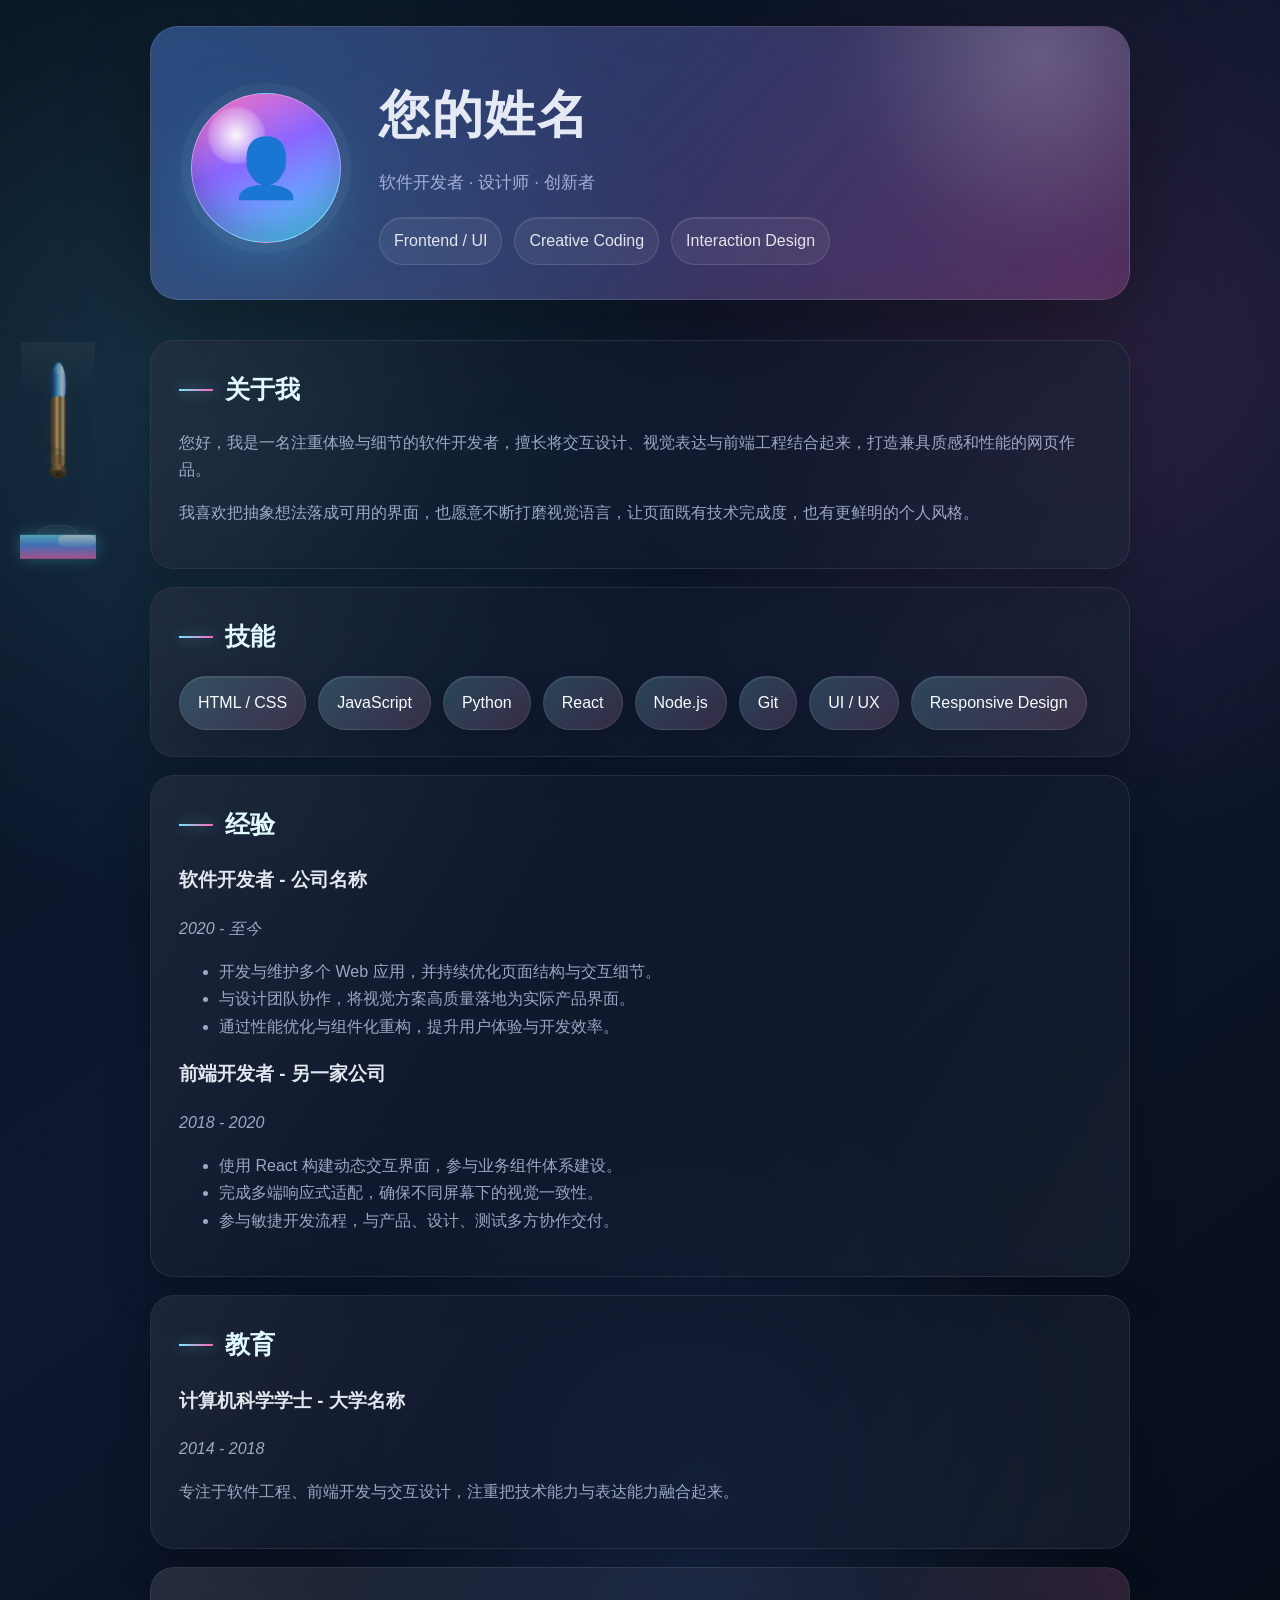
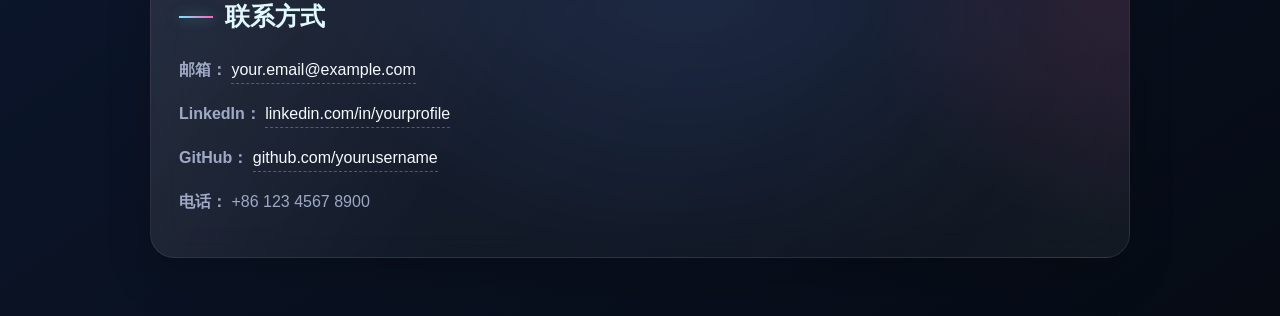
==== 网页设计/个人介绍/index.html @ a62a8115 "优化进度条和子弹样式：进度条变极细、子弹移至左边、改为弹头朝下、分离子弹和进度条" ====
<!DOCTYPE html>
<html lang="zh-CN">
<head>
    <meta charset="UTF-8" />
    <meta name="viewport" content="width=device-width, initial-scale=1.0" />
    <title>个人自我介绍</title>
    <style>
        :root {
            --bg-1: #07111f;
            --bg-2: #0d1830;
            --panel: rgba(18, 27, 45, 0.56);
            --line: rgba(255, 255, 255, 0.1);
            --text: rgba(245, 248, 255, 0.92);
            --muted: rgba(208, 220, 255, 0.72);
            --cyan: #69e8ff;
            --blue: #5e8dff;
            --pink: #ff5db6;
            --gold: #d3a14b;
            --gold-2: #7b5220;
            --shadow: 0 30px 80px rgba(0, 0, 0, 0.35);
        }

        * {
            box-sizing: border-box;
        }

        html {
            scroll-behavior: smooth;
        }

        body {
            font-family: "Segoe UI", "PingFang SC", "Microsoft YaHei", sans-serif;
            line-height: 1.7;
            margin: 0;
            color: var(--text);
            background:
                radial-gradient(circle at 15% 20%, rgba(105, 232, 255, 0.14), transparent 28%),
                radial-gradient(circle at 85% 18%, rgba(255, 93, 182, 0.12), transparent 26%),
                radial-gradient(circle at 55% 78%, rgba(94, 141, 255, 0.16), transparent 24%),
                linear-gradient(145deg, var(--bg-1) 0%, var(--bg-2) 45%, #060b14 100%);
            overflow-x: hidden;
        }

        body::before {
            content: "";
            position: fixed;
            inset: 0;
            pointer-events: none;
            background:
                linear-gradient(rgba(255,255,255,0.018) 1px, transparent 1px),
                linear-gradient(90deg, rgba(255,255,255,0.018) 1px, transparent 1px);
            background-size: 34px 34px;
            mask-image: radial-gradient(circle at center, black 48%, transparent 100%);
            opacity: 0.5;
            z-index: 0;
        }

        .page-shell {
            position: relative;
            z-index: 1;
            padding: 26px 22px 40px;
        }

        .hero,
        .container {
            max-width: 980px;
            margin: 0 auto;
        }

        .hero {
            position: relative;
            overflow: hidden;
            padding: 44px 40px 34px;
            border-radius: 28px;
            border: 1px solid rgba(255,255,255,0.12);
            background:
                linear-gradient(135deg, rgba(88, 146, 255, 0.34), rgba(255, 93, 182, 0.18)),
                rgba(255, 255, 255, 0.04);
            backdrop-filter: blur(18px) saturate(150%);
            -webkit-backdrop-filter: blur(18px) saturate(150%);
            box-shadow: var(--shadow);
        }

        .hero::before {
            content: "";
            position: absolute;
            width: 420px;
            height: 420px;
            top: -180px;
            right: -120px;
            border-radius: 50%;
            background: radial-gradient(circle, rgba(255,255,255,0.2), rgba(255,255,255,0.02) 58%, transparent 72%);
            animation: haloSpin 22s linear infinite;
        }

        .hero-grid {
            display: grid;
            grid-template-columns: 160px 1fr;
            gap: 28px;
            align-items: center;
            position: relative;
            z-index: 1;
        }

        .profile-pic {
            width: 150px;
            height: 150px;
            border-radius: 50%;
            display: grid;
            place-items: center;
            font-size: 58px;
            color: white;
            background:
                radial-gradient(circle at 30% 28%, rgba(255,255,255,0.95), rgba(255,255,255,0.22) 18%, transparent 20%),
                linear-gradient(155deg, #fe74c1 0%, #8b66ff 42%, #49dfff 100%);
            border: 1px solid rgba(255,255,255,0.28);
            box-shadow:
                0 20px 50px rgba(73, 223, 255, 0.18),
                0 0 0 10px rgba(255,255,255,0.045),
                inset 0 -18px 28px rgba(0,0,0,0.18);
            transform: translateZ(0);
        }

        h1 {
            margin: 0 0 10px;
            font-size: clamp(2.2rem, 4vw, 3.4rem);
            letter-spacing: 0.03em;
        }

        .subtitle {
            margin: 0;
            color: var(--muted);
            font-size: 1.08rem;
        }

        .hero-meta {
            display: flex;
            gap: 12px;
            flex-wrap: wrap;
            margin-top: 20px;
        }

        .meta-pill {
            padding: 9px 14px;
            border-radius: 999px;
            border: 1px solid rgba(255,255,255,0.12);
            background: rgba(255,255,255,0.06);
            color: rgba(255,255,255,0.86);
            box-shadow: inset 0 1px 0 rgba(255,255,255,0.08);
        }

        .container {
            margin-top: 22px;
            padding: 18px 0 0;
        }

        section {
            position: relative;
            margin: 0 0 18px;
            padding: 28px 28px 26px;
            border-radius: 24px;
            background: var(--panel);
            border: 1px solid var(--line);
            backdrop-filter: blur(16px);
            -webkit-backdrop-filter: blur(16px);
            box-shadow: 0 18px 46px rgba(0,0,0,0.2);
            opacity: 0;
            transform: translateY(30px);
            transition: opacity 0.7s ease, transform 0.7s ease, border-color 0.3s ease, box-shadow 0.3s ease;
            transform-style: preserve-3d;
            overflow: hidden;
        }

        section::before {
            content: "";
            position: absolute;
            inset: 0;
            background: linear-gradient(120deg, rgba(255,255,255,0.06), transparent 36%, transparent 64%, rgba(255,255,255,0.03));
            pointer-events: none;
        }

        section.visible {
            opacity: 1;
            transform: translateY(0);
        }

        section:hover {
            border-color: rgba(105, 232, 255, 0.22);
            box-shadow: 0 20px 52px rgba(0,0,0,0.28), 0 0 0 1px rgba(105, 232, 255, 0.08) inset;
        }

        h2 {
            margin: 0 0 18px;
            font-size: 1.55rem;
            color: #dff9ff;
            display: flex;
            align-items: center;
            gap: 12px;
        }

        h2::before {
            content: "";
            width: 34px;
            height: 2px;
            background: linear-gradient(90deg, var(--cyan), var(--pink));
            box-shadow: 0 0 14px rgba(105, 232, 255, 0.55);
        }

        p, li {
            color: var(--muted);
        }

        .skills {
            display: flex;
            flex-wrap: wrap;
            gap: 12px;
        }

        .skill {
            position: relative;
            padding: 12px 18px;
            border-radius: 999px;
            border: 1px solid rgba(255,255,255,0.1);
            background:
                linear-gradient(135deg, rgba(105, 232, 255, 0.16), rgba(255, 93, 182, 0.12)),
                rgba(255,255,255,0.05);
            color: #f7fbff;
            box-shadow: inset 0 1px 0 rgba(255,255,255,0.08), 0 10px 20px rgba(0,0,0,0.12);
            transition: transform 0.28s ease, box-shadow 0.28s ease, border-color 0.28s ease;
            overflow: hidden;
            cursor: default;
        }

        .skill::before {
            content: "";
            position: absolute;
            inset: 0;
            transform: translateX(-115%);
            background: linear-gradient(90deg, transparent, rgba(255,255,255,0.22), transparent);
            transition: transform 0.55s ease;
        }

        .skill:hover {
            transform: translateY(-4px) scale(1.02);
            border-color: rgba(105, 232, 255, 0.28);
            box-shadow: 0 16px 30px rgba(0,0,0,0.18), 0 0 22px rgba(105, 232, 255, 0.08);
        }

        .skill:hover::before {
            transform: translateX(115%);
        }

        .contact {
            background:
                radial-gradient(circle at 100% 0%, rgba(255, 93, 182, 0.12), transparent 26%),
                linear-gradient(135deg, rgba(255,255,255,0.06), rgba(255,255,255,0.025));
        }

        .contact a {
            color: #f6fbff;
            text-decoration: none;
            border-bottom: 1px dashed rgba(255,255,255,0.26);
            transition: color 0.25s ease, border-color 0.25s ease, transform 0.25s ease;
            display: inline-block;
        }

        .contact a:hover {
            color: var(--cyan);
            border-color: var(--cyan);
            transform: translateX(4px);
        }

        .ripple {
            position: absolute;
            border-radius: 50%;
            background: rgba(255, 255, 255, 0.45);
            transform: scale(0);
            animation: ripple-animation 0.7s ease-out;
            pointer-events: none;
        }

        @keyframes ripple-animation {
            to {
                transform: scale(4);
                opacity: 0;
            }
        }

        @keyframes haloSpin {
            from { transform: rotate(0deg); }
            to { transform: rotate(360deg); }
        }

        /* 真实感更强的子弹滚动进度条 */
        #bulletProgress {
            position: fixed;
            left: 20px;
            top: 50%;
            transform: translateY(-50%);
            z-index: 999;
            display: flex;
            flex-direction: column;
            align-items: center;
            gap: 24px;
            pointer-events: none;
            perspective: 1500px;
        }

        .bullet-wrap {
            position: relative;
            width: 76px;
            height: 136px;
            transform-style: preserve-3d;
            --translate-y: 0px;
            transform: translateY(var(--translate-y));
            will-change: transform;
        }

        .bullet-shadow {
            position: absolute;
            left: 50%;
            bottom: 4px;
            width: 26px;
            height: 92px;
            transform: translateX(-50%) rotateX(80deg);
            background: radial-gradient(ellipse at center, rgba(0,0,0,0.42), rgba(0,0,0,0.08) 58%, transparent 72%);
            filter: blur(6px);
            opacity: 0.65;
        }

        .bullet-svg {
            width: 76px;
            height: 136px;
            display: block;
            transform-style: preserve-3d;
            transform-origin: 50% 52%;
            filter: drop-shadow(0 16px 24px rgba(0, 0, 0, 0.34)) drop-shadow(0 0 12px rgba(105, 232, 255, 0.08));
            will-change: transform;
        }

        .bullet-wrap::after {
            content: "";
            position: absolute;
            inset: 4px 18px 10px;
            border-radius: 999px;
            background: linear-gradient(90deg, transparent, rgba(255,255,255,0.12), transparent);
            filter: blur(12px);
            opacity: 0.35;
            transform: translateZ(-30px);
        }

        @keyframes bulletSpinReal {
            0% { transform: rotateX(180deg) rotateY(0deg) rotateZ(0deg); }
            100% { transform: rotateX(180deg) rotateY(360deg) rotateZ(0deg); }
        }
            16% { transform: rotateX(-2deg) rotateY(72deg) rotateZ(-2deg) translateZ(2px); }
            33% { transform: rotateX(5deg) rotateY(145deg) rotateZ(3deg) translateZ(0); }
            50% { transform: rotateX(7deg) rotateY(180deg) rotateZ(5deg) translateZ(3px); }
            66% { transform: rotateX(2deg) rotateY(245deg) rotateZ(1deg) translateZ(1px); }
            83% { transform: rotateX(-5deg) rotateY(320deg) rotateZ(-4deg) translateZ(2px); }
            100% { transform: rotateX(-6deg) rotateY(360deg) rotateZ(-5deg) translateZ(0); }
        }

        .progress-track {
            position: relative;
            width: 2px;
            height: 190px;
            border-radius: 999px;
            background: linear-gradient(180deg, rgba(255,255,255,0.12), rgba(255,255,255,0.04));
            border: none;
            box-shadow: inset 0 1px 4px rgba(0,0,0,0.35), 0 0 0 1px rgba(255,255,255,0.05);
            overflow: hidden;
        }

        .progress-track::before {
            content: "";
            position: absolute;
            inset: 1px;
            border-radius: inherit;
            background: linear-gradient(180deg, rgba(255,255,255,0.08), transparent 28%, transparent 72%, rgba(255,255,255,0.04));
            pointer-events: none;
        }

        .progress-fill {
            position: absolute;
            left: 0;
            bottom: 0;
            width: 100%;
            height: 0;
            border-radius: inherit;
            background:
                linear-gradient(180deg, #76edff 0%, #5b9cff 42%, #ff6bbf 100%);
            box-shadow: 0 0 16px rgba(105, 232, 255, 0.42);
            transition: height 0.12s linear;
        }

        .progress-fill::after {
            content: "";
            position: absolute;
            left: 50%;
            right: 0;
            top: 0;
            height: 12px;
            border-radius: 999px;
            background: linear-gradient(180deg, rgba(255,255,255,0.8), rgba(255,255,255,0.1));
            filter: blur(0.5px);
        }

        .progress-percent {
            min-width: 46px;
            text-align: center;
            font-size: 12px;
            letter-spacing: 0.08em;
            color: rgba(239, 247, 255, 0.82);
            padding: 6px 8px;
            border-radius: 999px;
            background: rgba(255,255,255,0.06);
            border: 1px solid rgba(255,255,255,0.08);
            box-shadow: inset 0 1px 0 rgba(255,255,255,0.06);
        }

        @media (max-width: 840px) {
            .hero-grid {
                grid-template-columns: 1fr;
                text-align: center;
            }

            .profile-pic {
                margin: 0 auto;
            }

            .hero-meta {
                justify-content: center;
            }
        }

        @media (max-width: 768px) {
            .page-shell {
                padding: 14px 12px 20px;
            }

            .hero {
                padding: 28px 22px;
            }

            section {
                padding: 22px 18px;
            }

            #bulletProgress {
                left: 10px;
                right: auto;
                top: 50%;
                bottom: auto;
                transform: translateY(-50%);
                flex-direction: column;
                gap: 24px;
            }

            .bullet-wrap {
                width: 76px;
                height: 136px;
                --translate-y: 0px;
            }

            .bullet-shadow {
                width: 26px;
                height: 92px;
                bottom: 4px;
                transform: translateX(-50%) rotateX(80deg);
            }

            .bullet-svg {
                width: 76px;
                height: 136px;
                transform-origin: 50% 52%;
                will-change: transform;
            }

            .progress-track {
                width: 2px;
                height: 190px;
            }

            .progress-fill {
                width: 100%;
                height: 0;
                transition: height 0.12s linear;
            }
        }
    </style>
</head>
<body>
    <div class="page-shell">
        <header class="hero">
            <div class="hero-grid">
                <div class="profile-pic">👤</div>
                <div>
                    <h1>您的姓名</h1>
                    <p class="subtitle">软件开发者 · 设计师 · 创新者</p>
                    <div class="hero-meta">
                        <span class="meta-pill">Frontend / UI</span>
                        <span class="meta-pill">Creative Coding</span>
                        <span class="meta-pill">Interaction Design</span>
                    </div>
                </div>
            </div>
        </header>

        <main class="container">
            <section id="about">
                <h2>关于我</h2>
                <p>您好，我是一名注重体验与细节的软件开发者，擅长将交互设计、视觉表达与前端工程结合起来，打造兼具质感和性能的网页作品。</p>
                <p>我喜欢把抽象想法落成可用的界面，也愿意不断打磨视觉语言，让页面既有技术完成度，也有更鲜明的个人风格。</p>
            </section>

            <section id="skills">
                <h2>技能</h2>
                <div class="skills">
                    <span class="skill">HTML / CSS</span>
                    <span class="skill">JavaScript</span>
                    <span class="skill">Python</span>
                    <span class="skill">React</span>
                    <span class="skill">Node.js</span>
                    <span class="skill">Git</span>
                    <span class="skill">UI / UX</span>
                    <span class="skill">Responsive Design</span>
                </div>
            </section>

            <section id="experience">
                <h2>经验</h2>
                <h3>软件开发者 - 公司名称</h3>
                <p><em>2020 - 至今</em></p>
                <ul>
                    <li>开发与维护多个 Web 应用，并持续优化页面结构与交互细节。</li>
                    <li>与设计团队协作，将视觉方案高质量落地为实际产品界面。</li>
                    <li>通过性能优化与组件化重构，提升用户体验与开发效率。</li>
                </ul>

                <h3>前端开发者 - 另一家公司</h3>
                <p><em>2018 - 2020</em></p>
                <ul>
                    <li>使用 React 构建动态交互界面，参与业务组件体系建设。</li>
                    <li>完成多端响应式适配，确保不同屏幕下的视觉一致性。</li>
                    <li>参与敏捷开发流程，与产品、设计、测试多方协作交付。</li>
                </ul>
            </section>

            <section id="education">
                <h2>教育</h2>
                <h3>计算机科学学士 - 大学名称</h3>
                <p><em>2014 - 2018</em></p>
                <p>专注于软件工程、前端开发与交互设计，注重把技术能力与表达能力融合起来。</p>
            </section>

            <section id="contact" class="contact">
                <h2>联系方式</h2>
                <p><strong>邮箱：</strong> <a href="mailto:your.email@example.com">your.email@example.com</a></p>
                <p><strong>LinkedIn：</strong> <a href="https://linkedin.com/in/yourprofile" target="_blank">linkedin.com/in/yourprofile</a></p>
                <p><strong>GitHub：</strong> <a href="https://github.com/yourusername" target="_blank">github.com/yourusername</a></p>
                <p><strong>电话：</strong> +86 123 4567 8900</p>
            </section>
        </main>
    </div>

    <div id="bulletProgress" aria-hidden="true">
        <div class="bullet-wrap">
            <div class="bullet-shadow"></div>
            <svg viewBox="0 0 96 170" class="bullet-svg">
                <defs>
                    <linearGradient id="casingGrad" x1="0%" y1="0%" x2="100%" y2="0%">
                        <stop offset="0%" stop-color="#6b4517" />
                        <stop offset="18%" stop-color="#e0b868" />
                        <stop offset="38%" stop-color="#8c5d22" />
                        <stop offset="56%" stop-color="#f1cf85" />
                        <stop offset="76%" stop-color="#8e5c20" />
                        <stop offset="100%" stop-color="#5b3a12" />
                    </linearGradient>
                    <linearGradient id="noseGrad" x1="0%" y1="0%" x2="100%" y2="0%">
                        <stop offset="0%" stop-color="#7da6ff" />
                        <stop offset="22%" stop-color="#ecf7ff" />
                        <stop offset="48%" stop-color="#5bd4ff" />
                        <stop offset="74%" stop-color="#1f5ea9" />
                        <stop offset="100%" stop-color="#0e264e" />
                    </linearGradient>
                    <radialGradient id="shineGrad" cx="35%" cy="25%" r="70%">
                        <stop offset="0%" stop-color="rgba(255,255,255,0.95)" />
                        <stop offset="18%" stop-color="rgba(255,255,255,0.5)" />
                        <stop offset="100%" stop-color="rgba(255,255,255,0)" />
                    </radialGradient>
                    <linearGradient id="rimGrad" x1="0%" y1="0%" x2="100%" y2="0%">
                        <stop offset="0%" stop-color="#4d3110" />
                        <stop offset="50%" stop-color="#c48d43" />
                        <stop offset="100%" stop-color="#3f2509" />
                    </linearGradient>
                    <filter id="metalGlow" x="-40%" y="-40%" width="180%" height="180%">
                        <feGaussianBlur stdDeviation="1.1" result="blur" />
                        <feMerge>
                            <feMergeNode in="blur" />
                            <feMergeNode in="SourceGraphic" />
                        </feMerge>
                    </filter>
                </defs>

                <ellipse cx="48" cy="28" rx="18" ry="28" fill="url(#noseGrad)" filter="url(#metalGlow)" />
                <path d="M30 47 C34 40 62 40 66 47 L66 122 C66 128 60 133 48 135 C36 133 30 128 30 122 Z" fill="url(#casingGrad)" />
                <ellipse cx="48" cy="122" rx="18" ry="7" fill="#80531d" opacity="0.55" />
                <ellipse cx="48" cy="136" rx="21" ry="8.5" fill="url(#rimGrad)" />
                <ellipse cx="48" cy="140.5" rx="17" ry="5.2" fill="#4b2b0a" opacity="0.9" />
                <ellipse cx="48" cy="141" rx="6" ry="2.2" fill="#2d1804" opacity="0.85" />

                <path d="M36 10 C42 2 54 2 60 10 C54 8 42 8 36 10 Z" fill="#ffffff" opacity="0.22" />
                <path d="M34 15 C39 8 57 8 62 15 C57 13 39 13 34 15 Z" fill="url(#shineGrad)" opacity="0.65" />
                <path d="M36 46 L36 124" stroke="rgba(255,255,255,0.5)" stroke-width="3.8" stroke-linecap="round" opacity="0.32" />
                <path d="M59 48 L59 121" stroke="rgba(0,0,0,0.22)" stroke-width="4" stroke-linecap="round" opacity="0.34" />
                <ellipse cx="40" cy="33" rx="4.6" ry="10" fill="rgba(255,255,255,0.36)" opacity="0.45" />
            </svg>
        </div>
        <div class="progress-track">
            <div class="progress-fill"></div>
        </div>
        <div class="progress-percent">0%</div>
    </div>

    <script>
        const progressFill = document.querySelector('.progress-fill');
        const progressPercent = document.querySelector('.progress-percent');
        const bulletProgress = document.getElementById('bulletProgress');
        const bulletWrap = document.querySelector('.bullet-wrap');
        const bulletSvg = document.querySelector('.bullet-svg');
        const isMobile = window.matchMedia('(max-width: 768px)');

        let currentRatio = 0;
        let targetRatio = 0;
        let rafId = null;

        const clamp = (value, min, max) => Math.min(Math.max(value, min), max);

        const applyBulletMotion = (ratio) => {
            const spinDeg = ratio * 360 * 3; // 旋转3圈

            if (isMobile.matches) {
                // 移动端：水平移动
                const progressWidth = 190;
                const translateX = ratio * progressWidth;
                bulletWrap.style.transform = `translateX(${translateX.toFixed(2)}px)`;
                bulletSvg.style.transform = `rotateX(0deg) rotateY(${spinDeg.toFixed(2)}deg) rotateZ(90deg)`;
            } else {
                // 桌面端：垂直移动
                const progressHeight = 190;
                const translateY = ratio * progressHeight;
                bulletWrap.style.setProperty('--translate-y', `${translateY.toFixed(2)}px`);
                bulletSvg.style.transform = `rotateX(0deg) rotateY(${spinDeg.toFixed(2)}deg)`;
            }
        };

        const paintProgress = (ratio) => {
            const percent = Math.round(ratio * 100);

            if (isMobile.matches) {
                progressFill.style.width = percent + '%';
                progressFill.style.height = '100%';
            } else {
                progressFill.style.height = percent + '%';
                progressFill.style.width = '100%';
            }

            progressPercent.textContent = percent + '%';
            bulletProgress.style.opacity = 0.58 + ratio * 0.42;
            applyBulletMotion(ratio);
        };

        const animateProgress = () => {
            currentRatio += (targetRatio - currentRatio) * 0.12;
            if (Math.abs(targetRatio - currentRatio) < 0.001) {
                currentRatio = targetRatio;
            }

            paintProgress(currentRatio);

            if (Math.abs(targetRatio - currentRatio) >= 0.001) {
                rafId = requestAnimationFrame(animateProgress);
            } else {
                rafId = null;
            }
        };

        const updateProgress = () => {
            const scrollHeight = document.documentElement.scrollHeight - window.innerHeight;
            const scrolled = Math.max(window.scrollY, 0);
            targetRatio = scrollHeight > 0 ? clamp(scrolled / scrollHeight, 0, 1) : 0;

            if (!rafId) {
                rafId = requestAnimationFrame(animateProgress);
            }
        };

        updateProgress();
        window.addEventListener('scroll', updateProgress, { passive: true });
        window.addEventListener('resize', updateProgress);

        const observer = new IntersectionObserver((entries) => {
            entries.forEach(entry => {
                if (entry.isIntersecting) entry.target.classList.add('visible');
            });
        }, {
            threshold: 0.12,
            rootMargin: '0px 0px -60px 0px'
        });

        document.querySelectorAll('section').forEach(section => observer.observe(section));

        document.querySelectorAll('.skill, .contact a, .meta-pill').forEach(element => {
            element.addEventListener('click', function (e) {
                const ripple = document.createElement('span');
                ripple.className = 'ripple';
                const rect = this.getBoundingClientRect();
                const size = Math.max(rect.width, rect.height);
                ripple.style.width = ripple.style.height = size + 'px';
                ripple.style.left = e.clientX - rect.left - size / 2 + 'px';
                ripple.style.top = e.clientY - rect.top - size / 2 + 'px';
                this.appendChild(ripple);
                setTimeout(() => ripple.remove(), 700);
            });
        });

        document.querySelectorAll('section').forEach(section => {
            section.addEventListener('mousemove', (e) => {
                if (window.innerWidth < 769) return;
                const rect = section.getBoundingClientRect();
                const x = e.clientX - rect.left;
                const y = e.clientY - rect.top;
                const rotateY = ((x / rect.width) - 0.5) * 7;
                const rotateX = (0.5 - (y / rect.height)) * 6;
                section.style.transform = `translateY(0) perspective(1200px) rotateX(${rotateX}deg) rotateY(${rotateY}deg)`;
            });

            section.addEventListener('mouseleave', () => {
                section.style.transform = section.classList.contains('visible') ? 'translateY(0)' : 'translateY(30px)';
            });
        });

        document.addEventListener('DOMContentLoaded', () => {
            const subtitle = document.querySelector('.subtitle');
            const fullText = subtitle.textContent;
            subtitle.textContent = '';
            let i = 0;
            const typeWriter = () => {
                if (i < fullText.length) {
                    subtitle.textContent += fullText.charAt(i);
                    i += 1;
                    setTimeout(typeWriter, 70);
                }
            };
            setTimeout(typeWriter, 600);
        });
    </script>
</body>
</html>
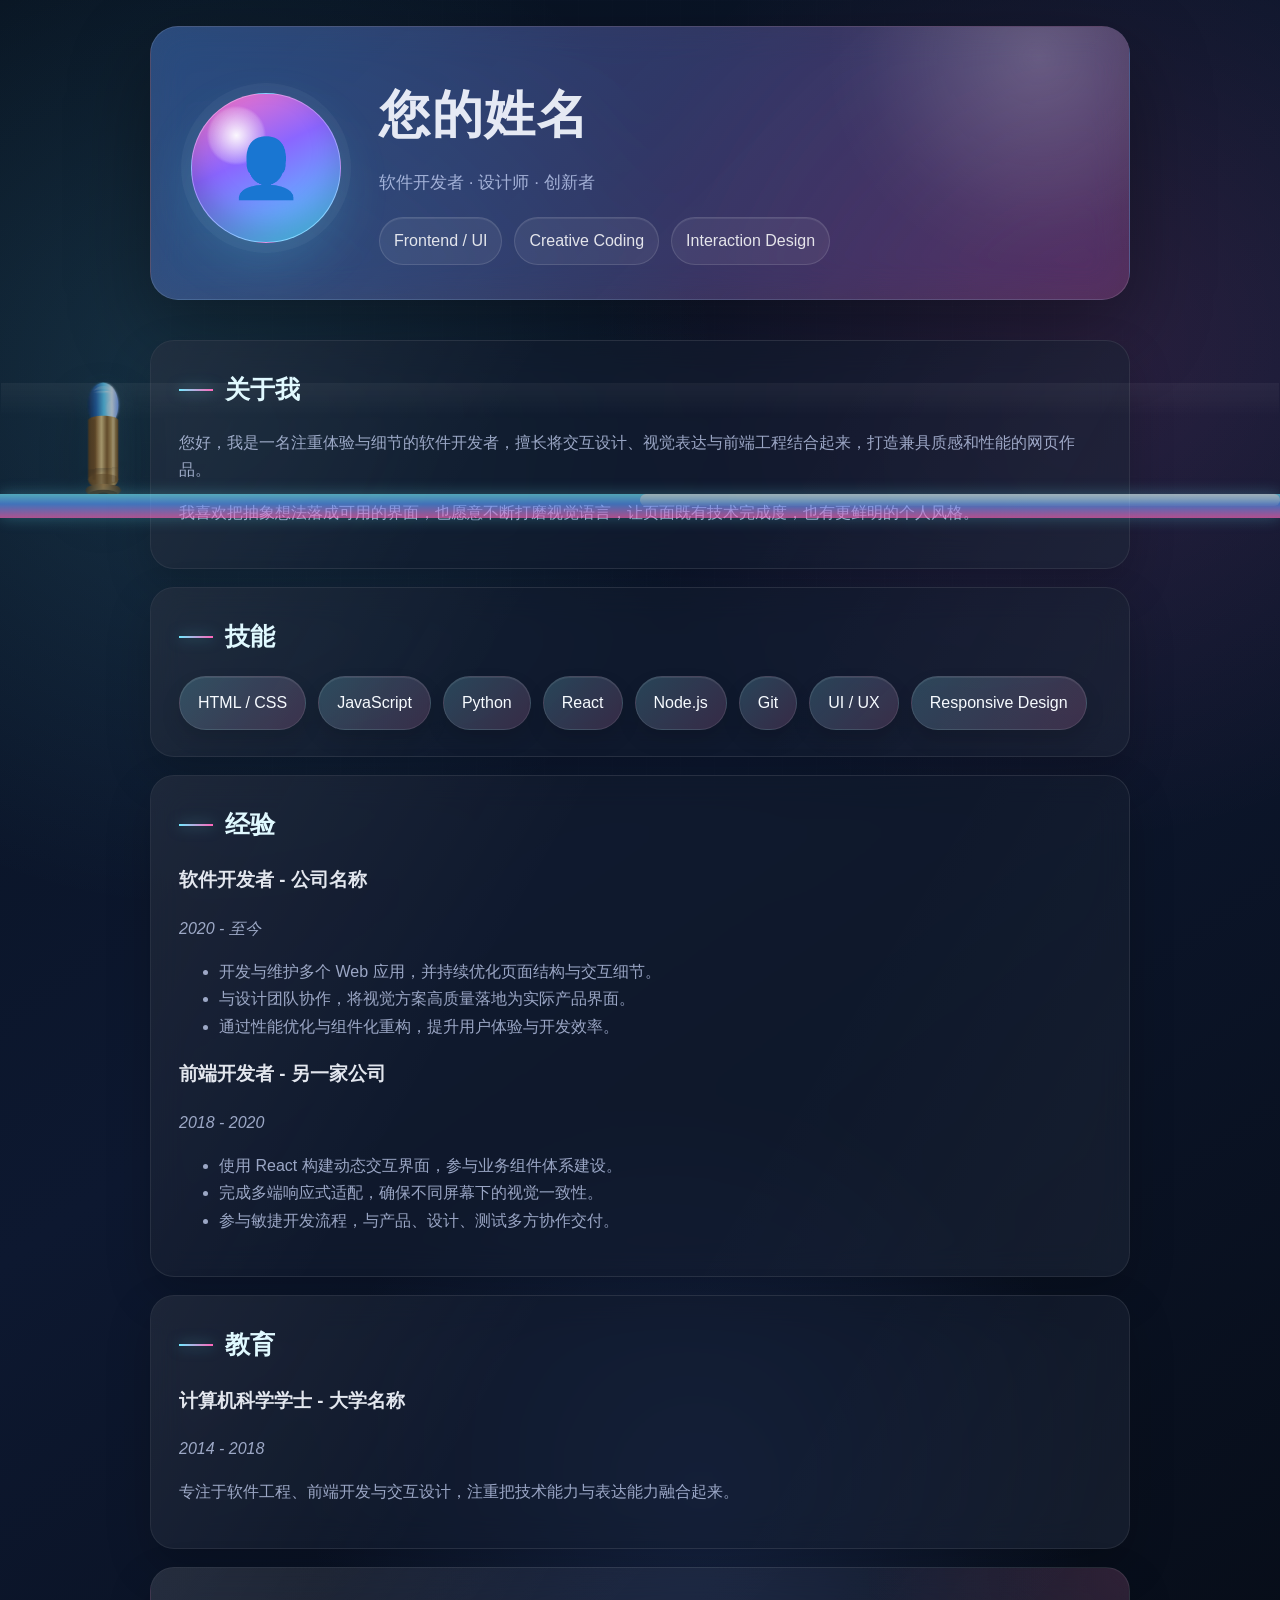
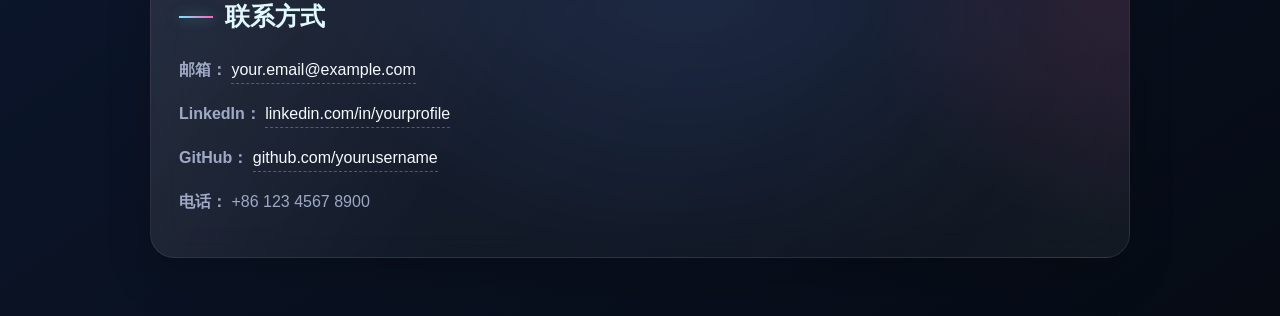
==== commit a3e8cf8b: "重新布局：子弹在左边、进度条在右边、进度条变得非常细（1px）" ====
--- a/网页设计/个人介绍/index.html
+++ b/网页设计/个人介绍/index.html
@@ -294,16 +294,17 @@
         /* 真实感更强的子弹滚动进度条 */
         #bulletProgress {
             position: fixed;
-            left: 20px;
+            left: 0;
+            right: 0;
             top: 50%;
             transform: translateY(-50%);
             z-index: 999;
             display: flex;
-            flex-direction: column;
+            justify-content: space-between;
             align-items: center;
-            gap: 24px;
             pointer-events: none;
             perspective: 1500px;
+            padding: 0 20px;
         }
 
         .bullet-wrap {
@@ -314,6 +315,7 @@
             --translate-y: 0px;
             transform: translateY(var(--translate-y));
             will-change: transform;
+            flex-shrink: 0;
         }
 
         .bullet-shadow {
@@ -363,13 +365,15 @@
 
         .progress-track {
             position: relative;
-            width: 2px;
+            width: 1px;
             height: 190px;
             border-radius: 999px;
-            background: linear-gradient(180deg, rgba(255,255,255,0.12), rgba(255,255,255,0.04));
+            background: linear-gradient(180deg, rgba(255,255,255,0.14), rgba(255,255,255,0.05));
             border: none;
-            box-shadow: inset 0 1px 4px rgba(0,0,0,0.35), 0 0 0 1px rgba(255,255,255,0.05);
+            box-shadow: inset 0 1px 3px rgba(0,0,0,0.35);
             overflow: hidden;
+            flex-shrink: 0;
+            margin: 0;
         }
 
         .progress-track::before {
@@ -407,16 +411,7 @@
         }
 
         .progress-percent {
-            min-width: 46px;
-            text-align: center;
-            font-size: 12px;
-            letter-spacing: 0.08em;
-            color: rgba(239, 247, 255, 0.82);
-            padding: 6px 8px;
-            border-radius: 999px;
-            background: rgba(255,255,255,0.06);
-            border: 1px solid rgba(255,255,255,0.08);
-            box-shadow: inset 0 1px 0 rgba(255,255,255,0.06);
+            display: none;
         }
 
         @media (max-width: 840px) {
@@ -448,13 +443,14 @@
             }
 
             #bulletProgress {
-                left: 10px;
-                right: auto;
-                top: 50%;
-                bottom: auto;
-                transform: translateY(-50%);
-                flex-direction: column;
-                gap: 24px;
+                left: 0;
+                right: 0;
+                top: auto;
+                bottom: 18px;
+                transform: none;
+                flex-direction: row;
+                justify-content: space-between;
+                padding: 0 10px;
             }
 
             .bullet-wrap {
@@ -478,7 +474,7 @@
             }
 
             .progress-track {
-                width: 2px;
+                width: 1px;
                 height: 190px;
             }
 
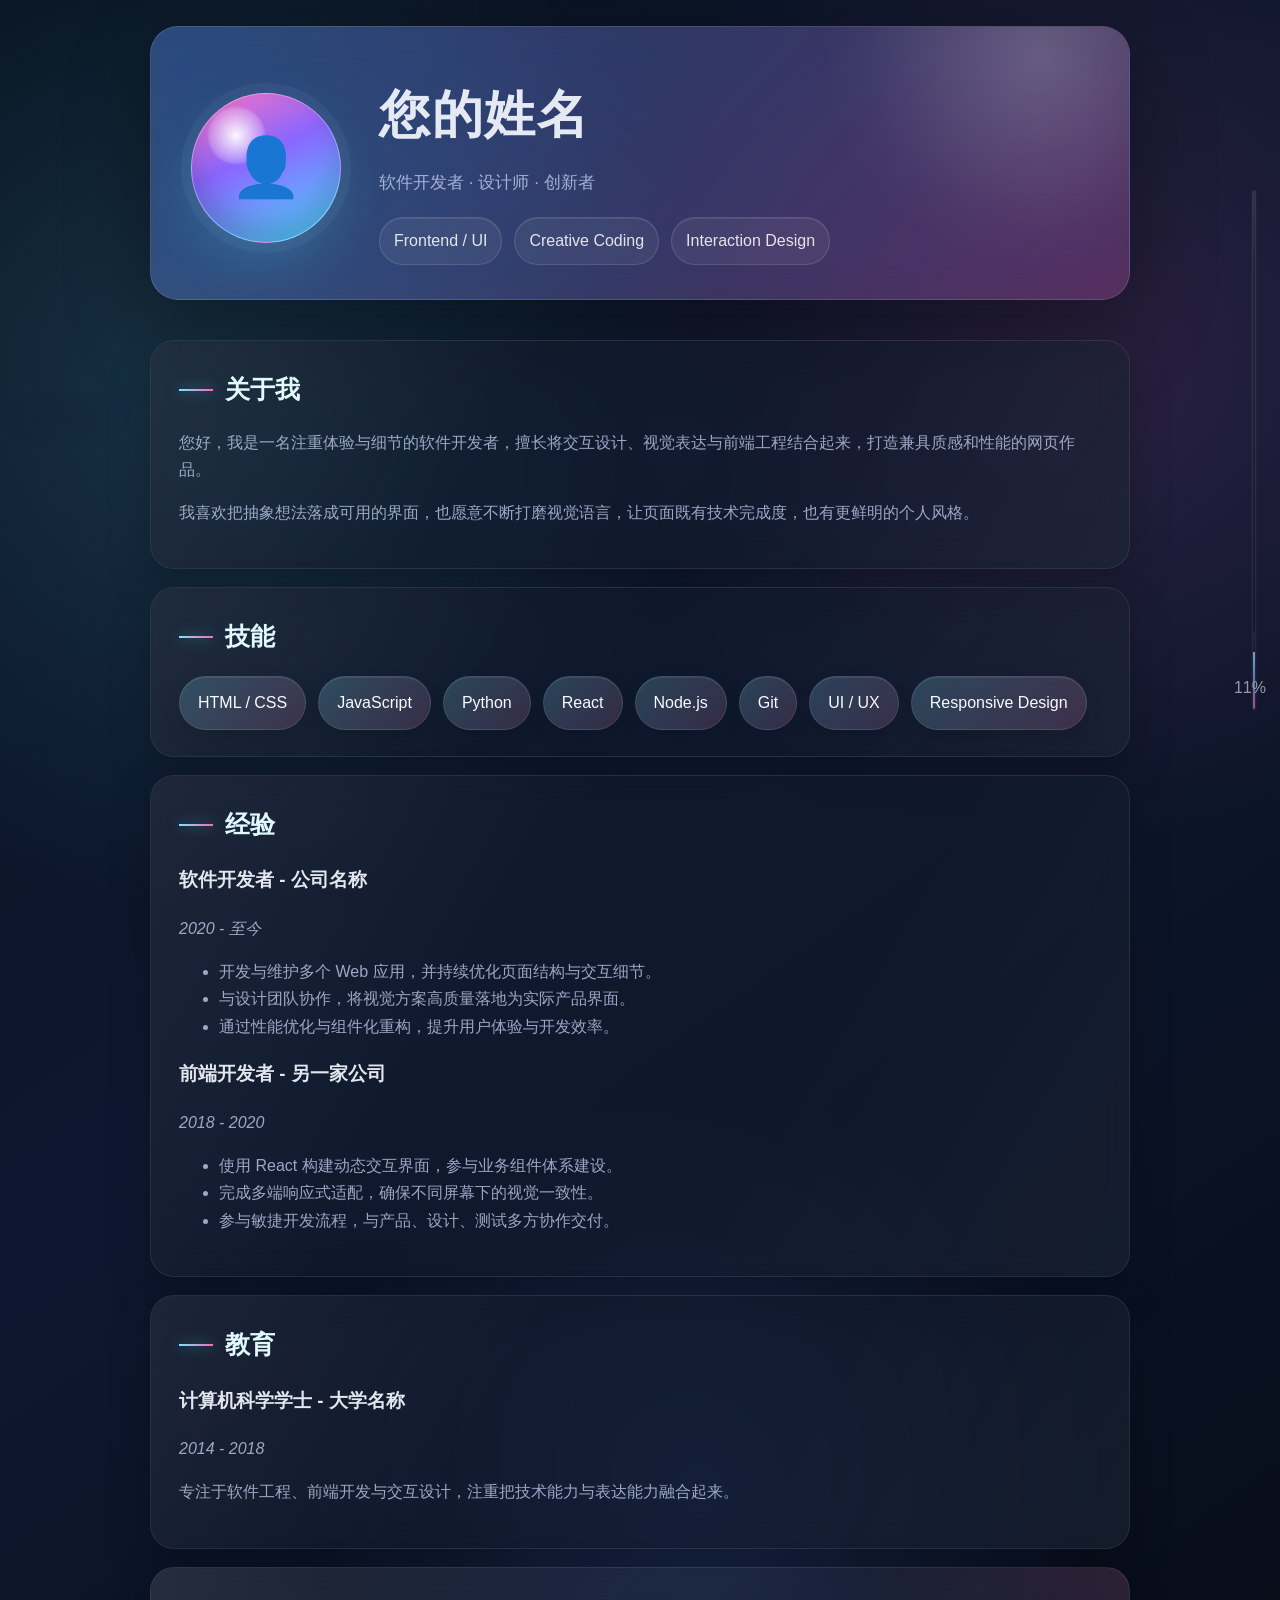
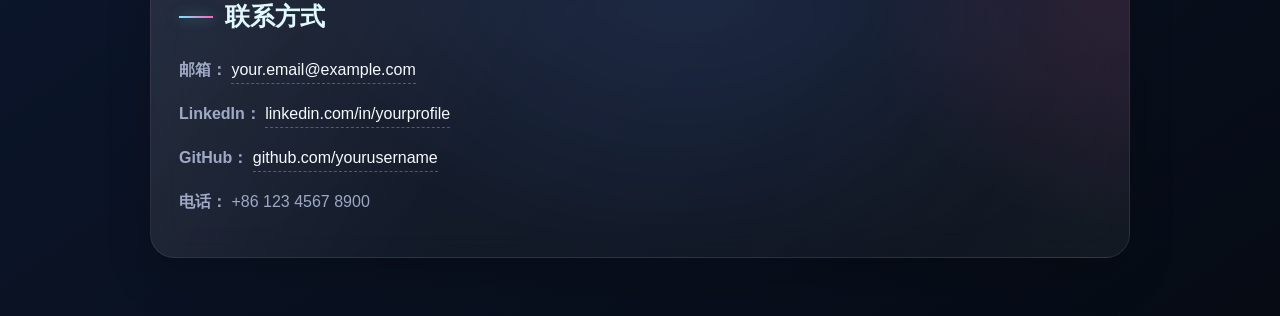
==== commit aba3c3ba: "调整进度条宽度：从3px增加至4px" ====
--- a/网页设计/个人介绍/index.html
+++ b/网页设计/个人介绍/index.html
@@ -294,94 +294,125 @@
         /* 真实感更强的子弹滚动进度条 */
         #bulletProgress {
             position: fixed;
-            left: 0;
-            right: 0;
+            inset: 0;
+            z-index: 999;
+            pointer-events: none;
+        }
+
+        .bullet-wrap {
+            position: fixed;
+            left: 18px;
+            top: 50%;
+            width: 112px;
+            height: 196px;
+            transform-style: preserve-3d;
+            --comet-x: 0px;
+            --comet-y: 0px;
+            transform: translate3d(var(--comet-x), var(--comet-y), 0);
+            will-change: transform;
+        }
+
+        .trail-layer {
+            position: absolute;
+            inset: 0;
+            pointer-events: none;
+            overflow: visible;
+        }
+
+        .trail-curve {
+            position: absolute;
+            inset: 0;
+            overflow: visible;
+        }
+
+        .trail-path {
+            fill: none;
+            stroke-linecap: round;
+            stroke-width: 5;
+            opacity: 0;
+            filter: blur(1.2px);
+            mix-blend-mode: screen;
+            animation: trailPathFade 1.35s ease-out forwards;
+        }
+
+        .trail-path.a {
+            stroke: rgba(107, 241, 255, 0.68);
+        }
+
+        .trail-path.b {
+            stroke: rgba(255, 89, 200, 0.52);
+            stroke-width: 8;
+            filter: blur(6px);
+        }
+
+        @keyframes trailPathFade {
+            0% { opacity: 0.92; }
+            100% { opacity: 0; }
+        }
+
+        .trail-segment {
+            position: absolute;
+            left: 50%;
+            top: 50%;
+            width: 16px;
+            height: 68px;
+            border-radius: 999px 999px 999px 999px / 28px 28px 46px 46px;
+            transform-origin: 50% 0%;
+            background: linear-gradient(180deg, rgba(255,255,255,0) 0%, rgba(126,240,255,0.18) 12%, rgba(109,103,255,0.34) 38%, rgba(255,87,191,0.46) 68%, rgba(255,189,92,0.16) 100%);
+            filter: blur(5px);
+            opacity: 0;
+            mix-blend-mode: screen;
+            animation: trailFade 1.05s ease-out forwards;
+        }
+
+        @keyframes trailFade {
+            0% { opacity: 0.86; filter: blur(3px); }
+            100% { opacity: 0; filter: blur(10px); }
+        }
+
+        .bullet-shadow {
+            position: absolute;
+            left: 50%;
+            top: 50%;
+            width: 38px;
+            height: 138px;
+            transform: translate(-50%, -50%) rotateZ(90deg);
+            background: radial-gradient(ellipse at center, rgba(0,0,0,0.28), rgba(0,0,0,0.05) 58%, transparent 72%);
+            filter: blur(8px);
+            opacity: 0.42;
+        }
+
+        .bullet-svg {
+            width: 112px;
+            height: 196px;
+            display: block;
+            transform-style: preserve-3d;
+            transform-origin: 50% 50%;
+            filter: drop-shadow(0 12px 24px rgba(55, 165, 255, 0.24)) drop-shadow(0 0 28px rgba(255, 84, 187, 0.2));
+            will-change: transform;
+        }
+
+        .progress-track {
+            position: fixed;
+            right: 24px;
             top: 50%;
             transform: translateY(-50%);
-            z-index: 999;
-            display: flex;
-            justify-content: space-between;
-            align-items: center;
-            pointer-events: none;
-            perspective: 1500px;
-            padding: 0 20px;
-        }
-
-        .bullet-wrap {
-            position: relative;
-            width: 76px;
-            height: 136px;
-            transform-style: preserve-3d;
-            --translate-y: 0px;
-            transform: translateY(var(--translate-y));
-            will-change: transform;
-            flex-shrink: 0;
-        }
-
-        .bullet-shadow {
-            position: absolute;
-            left: 50%;
-            bottom: 4px;
-            width: 26px;
-            height: 92px;
-            transform: translateX(-50%) rotateX(80deg);
-            background: radial-gradient(ellipse at center, rgba(0,0,0,0.42), rgba(0,0,0,0.08) 58%, transparent 72%);
-            filter: blur(6px);
-            opacity: 0.65;
-        }
-
-        .bullet-svg {
-            width: 76px;
-            height: 136px;
-            display: block;
-            transform-style: preserve-3d;
-            transform-origin: 50% 52%;
-            filter: drop-shadow(0 16px 24px rgba(0, 0, 0, 0.34)) drop-shadow(0 0 12px rgba(105, 232, 255, 0.08));
-            will-change: transform;
-        }
-
-        .bullet-wrap::after {
-            content: "";
-            position: absolute;
-            inset: 4px 18px 10px;
+            width: 4px;
+            height: 72vh;
+            max-height: 520px;
+            min-height: 280px;
             border-radius: 999px;
-            background: linear-gradient(90deg, transparent, rgba(255,255,255,0.12), transparent);
-            filter: blur(12px);
-            opacity: 0.35;
-            transform: translateZ(-30px);
-        }
-
-        @keyframes bulletSpinReal {
-            0% { transform: rotateX(180deg) rotateY(0deg) rotateZ(0deg); }
-            100% { transform: rotateX(180deg) rotateY(360deg) rotateZ(0deg); }
-        }
-            16% { transform: rotateX(-2deg) rotateY(72deg) rotateZ(-2deg) translateZ(2px); }
-            33% { transform: rotateX(5deg) rotateY(145deg) rotateZ(3deg) translateZ(0); }
-            50% { transform: rotateX(7deg) rotateY(180deg) rotateZ(5deg) translateZ(3px); }
-            66% { transform: rotateX(2deg) rotateY(245deg) rotateZ(1deg) translateZ(1px); }
-            83% { transform: rotateX(-5deg) rotateY(320deg) rotateZ(-4deg) translateZ(2px); }
-            100% { transform: rotateX(-6deg) rotateY(360deg) rotateZ(-5deg) translateZ(0); }
-        }
-
-        .progress-track {
-            position: relative;
-            width: 1px;
-            height: 190px;
-            border-radius: 999px;
-            background: linear-gradient(180deg, rgba(255,255,255,0.14), rgba(255,255,255,0.05));
-            border: none;
-            box-shadow: inset 0 1px 3px rgba(0,0,0,0.35);
+            background: linear-gradient(180deg, rgba(255,255,255,0.1), rgba(255,255,255,0.02));
+            border: 1px solid rgba(255,255,255,0.08);
+            box-shadow: inset 0 2px 8px rgba(0,0,0,0.35), 0 0 0 1px rgba(255,255,255,0.03);
             overflow: hidden;
-            flex-shrink: 0;
-            margin: 0;
         }
 
         .progress-track::before {
             content: "";
             position: absolute;
-            inset: 1px;
-            border-radius: inherit;
-            background: linear-gradient(180deg, rgba(255,255,255,0.08), transparent 28%, transparent 72%, rgba(255,255,255,0.04));
+            inset: 0;
+            background: linear-gradient(180deg, rgba(255,255,255,0.14), transparent 18%, transparent 82%, rgba(255,255,255,0.08));
             pointer-events: none;
         }
 
@@ -392,44 +423,53 @@
             width: 100%;
             height: 0;
             border-radius: inherit;
-            background:
-                linear-gradient(180deg, #76edff 0%, #5b9cff 42%, #ff6bbf 100%);
-            box-shadow: 0 0 16px rgba(105, 232, 255, 0.42);
+            background: linear-gradient(180deg, #76edff 0%, #5b9cff 42%, #ff6bbf 100%);
+            box-shadow: 0 0 16px rgba(105, 232, 255, 0.3);
             transition: height 0.12s linear;
         }
 
         .progress-fill::after {
             content: "";
             position: absolute;
+            inset: 0;
+            background: linear-gradient(180deg, rgba(255,255,255,0.7), rgba(255,255,255,0));
+            opacity: 0.65;
+        }
+
+        .progress-wave {
+            position: absolute;
             left: 50%;
-            right: 0;
-            top: 0;
-            height: 12px;
-            border-radius: 999px;
-            background: linear-gradient(180deg, rgba(255,255,255,0.8), rgba(255,255,255,0.1));
-            filter: blur(0.5px);
-        }
-
-        .progress-percent {
-            display: none;
-        }
-
-        @media (max-width: 840px) {
-            .hero-grid {
-                grid-template-columns: 1fr;
-                text-align: center;
-            }
-
-            .profile-pic {
-                margin: 0 auto;
-            }
-
-            .hero-meta {
-                justify-content: center;
-            }
-        }
-
-        @media (max-width: 768px) {
+            bottom: 0;
+            width: 18px;
+            height: 76px;
+            transform: translateX(-50%);
+            opacity: 0.8;
+            filter: blur(2px);
+            pointer-events: none;
+        }
+
+        .progress-wave::before,
+        .progress-wave::after {
+            content: "";
+            position: absolute;
+            inset: 0;
+            border-radius: 50%;
+            border: 2px solid rgba(119, 237, 255, 0.42);
+            border-left-color: transparent;
+            border-right-color: transparent;
+            animation: waveRise 2.2s linear infinite;
+        }
+
+        .progress-wave::after {
+            inset: 8px 2px;
+            border-color: rgba(255, 96, 189, 0.38);
+            border-left-color: transparent;
+            border-right-color: transparent;
+            animation-duration: 1.6s;
+            animation-direction: reverse;
+        }
+
+        @keyframes waveRise {
             .page-shell {
                 padding: 14px 12px 20px;
             }
@@ -443,45 +483,50 @@
             }
 
             #bulletProgress {
+                left: 10px;
+                right: 10px;
+                width: auto;
+                height: 110px;
+                top: auto;
+                bottom: 14px;
+                transform: none;
+            }
+
+            .bullet-wrap {
                 left: 0;
+                top: 50%;
+                width: 88px;
+                height: 88px;
+                --comet-x: 0px;
+                --comet-y: 0px;
+            }
+
+            .bullet-shadow {
+                width: 54px;
+                height: 20px;
+                top: 50%;
+                transform: translate(-50%, -50%) rotateZ(0deg);
+            }
+
+            .bullet-svg {
+                width: 88px;
+                height: 88px;
+                transform-origin: 50% 50%;
+                will-change: transform;
+            }
+
+            .progress-track {
                 right: 0;
-                top: auto;
-                bottom: 18px;
-                transform: none;
-                flex-direction: row;
-                justify-content: space-between;
-                padding: 0 10px;
-            }
-
-            .bullet-wrap {
-                width: 76px;
-                height: 136px;
-                --translate-y: 0px;
-            }
-
-            .bullet-shadow {
-                width: 26px;
-                height: 92px;
-                bottom: 4px;
-                transform: translateX(-50%) rotateX(80deg);
-            }
-
-            .bullet-svg {
-                width: 76px;
-                height: 136px;
-                transform-origin: 50% 52%;
-                will-change: transform;
-            }
-
-            .progress-track {
-                width: 1px;
-                height: 190px;
+                top: 50%;
+                transform: translateY(-50%);
+                width: 4px;
+                height: 110px;
             }
 
             .progress-fill {
-                width: 100%;
-                height: 0;
-                transition: height 0.12s linear;
+                width: 0;
+                height: 100%;
+                transition: width 0.12s linear;
             }
         }
     </style>
@@ -562,59 +607,43 @@
 
     <div id="bulletProgress" aria-hidden="true">
         <div class="bullet-wrap">
+            <svg class="trail-curve"></svg>
+            <div class="trail-layer"></div>
             <div class="bullet-shadow"></div>
-            <svg viewBox="0 0 96 170" class="bullet-svg">
+            <svg viewBox="0 0 120 220" class="bullet-svg">
                 <defs>
-                    <linearGradient id="casingGrad" x1="0%" y1="0%" x2="100%" y2="0%">
-                        <stop offset="0%" stop-color="#6b4517" />
-                        <stop offset="18%" stop-color="#e0b868" />
-                        <stop offset="38%" stop-color="#8c5d22" />
-                        <stop offset="56%" stop-color="#f1cf85" />
-                        <stop offset="76%" stop-color="#8e5c20" />
-                        <stop offset="100%" stop-color="#5b3a12" />
+                    <linearGradient id="cycloneCore" x1="0%" y1="0%" x2="100%" y2="100%">
+                        <stop offset="0%" stop-color="#fff6a6" />
+                        <stop offset="18%" stop-color="#72f1ff" />
+                        <stop offset="42%" stop-color="#5e7dff" />
+                        <stop offset="72%" stop-color="#ff4fc3" />
+                        <stop offset="100%" stop-color="#ff9c4a" />
                     </linearGradient>
-                    <linearGradient id="noseGrad" x1="0%" y1="0%" x2="100%" y2="0%">
-                        <stop offset="0%" stop-color="#7da6ff" />
-                        <stop offset="22%" stop-color="#ecf7ff" />
-                        <stop offset="48%" stop-color="#5bd4ff" />
-                        <stop offset="74%" stop-color="#1f5ea9" />
-                        <stop offset="100%" stop-color="#0e264e" />
+                    <linearGradient id="cycloneEdge" x1="0%" y1="0%" x2="0%" y2="100%">
+                        <stop offset="0%" stop-color="rgba(255,255,255,0.95)" />
+                        <stop offset="100%" stop-color="rgba(255,255,255,0)" />
                     </linearGradient>
-                    <radialGradient id="shineGrad" cx="35%" cy="25%" r="70%">
-                        <stop offset="0%" stop-color="rgba(255,255,255,0.95)" />
-                        <stop offset="18%" stop-color="rgba(255,255,255,0.5)" />
-                        <stop offset="100%" stop-color="rgba(255,255,255,0)" />
-                    </radialGradient>
-                    <linearGradient id="rimGrad" x1="0%" y1="0%" x2="100%" y2="0%">
-                        <stop offset="0%" stop-color="#4d3110" />
-                        <stop offset="50%" stop-color="#c48d43" />
-                        <stop offset="100%" stop-color="#3f2509" />
-                    </linearGradient>
-                    <filter id="metalGlow" x="-40%" y="-40%" width="180%" height="180%">
-                        <feGaussianBlur stdDeviation="1.1" result="blur" />
+                    <filter id="cycloneGlow" x="-80%" y="-80%" width="260%" height="260%">
+                        <feGaussianBlur stdDeviation="4.5" result="blur" />
+                        <feColorMatrix in="blur" type="matrix" values="1 0 0 0 0  0 1 0 0 0  0 0 1 0 0  0 0 0 1.15 0" result="boost"/>
                         <feMerge>
-                            <feMergeNode in="blur" />
+                            <feMergeNode in="boost" />
                             <feMergeNode in="SourceGraphic" />
                         </feMerge>
                     </filter>
                 </defs>
-
-                <ellipse cx="48" cy="28" rx="18" ry="28" fill="url(#noseGrad)" filter="url(#metalGlow)" />
-                <path d="M30 47 C34 40 62 40 66 47 L66 122 C66 128 60 133 48 135 C36 133 30 128 30 122 Z" fill="url(#casingGrad)" />
-                <ellipse cx="48" cy="122" rx="18" ry="7" fill="#80531d" opacity="0.55" />
-                <ellipse cx="48" cy="136" rx="21" ry="8.5" fill="url(#rimGrad)" />
-                <ellipse cx="48" cy="140.5" rx="17" ry="5.2" fill="#4b2b0a" opacity="0.9" />
-                <ellipse cx="48" cy="141" rx="6" ry="2.2" fill="#2d1804" opacity="0.85" />
-
-                <path d="M36 10 C42 2 54 2 60 10 C54 8 42 8 36 10 Z" fill="#ffffff" opacity="0.22" />
-                <path d="M34 15 C39 8 57 8 62 15 C57 13 39 13 34 15 Z" fill="url(#shineGrad)" opacity="0.65" />
-                <path d="M36 46 L36 124" stroke="rgba(255,255,255,0.5)" stroke-width="3.8" stroke-linecap="round" opacity="0.32" />
-                <path d="M59 48 L59 121" stroke="rgba(0,0,0,0.22)" stroke-width="4" stroke-linecap="round" opacity="0.34" />
-                <ellipse cx="40" cy="33" rx="4.6" ry="10" fill="rgba(255,255,255,0.36)" opacity="0.45" />
+                <g filter="url(#cycloneGlow)">
+                    <path d="M60 12 C76 28 74 44 60 66 C48 84 46 98 56 116 C68 138 64 160 42 188 C62 178 80 160 86 138 C93 112 88 94 76 78 C66 65 66 52 74 40 C80 30 78 20 60 12 Z" fill="url(#cycloneCore)" opacity="0.95"/>
+                    <path d="M60 10 C94 38 92 72 76 104 C64 128 64 148 78 172 C60 164 48 148 44 132 C39 112 44 92 56 74 C67 58 68 42 60 10 Z" fill="url(#cycloneCore)" opacity="0.78"/>
+                    <path d="M60 12 C52 32 50 48 42 66 C30 92 30 122 48 150 C58 166 56 178 34 202 C52 194 64 182 68 166 C74 146 68 126 58 112 C44 92 44 70 54 48 C60 34 64 24 60 12 Z" fill="url(#cycloneCore)" opacity="0.62"/>
+                    <path d="M57 8 C64 26 66 42 62 54 C58 68 48 76 48 96 C48 112 54 128 62 144" stroke="url(#cycloneEdge)" stroke-width="5" stroke-linecap="round" opacity="0.7"/>
+                    <circle cx="60" cy="22" r="8" fill="#fff9dc" opacity="0.92"/>
+                </g>
             </svg>
         </div>
         <div class="progress-track">
             <div class="progress-fill"></div>
+            <div class="progress-wave"></div>
         </div>
         <div class="progress-percent">0%</div>
     </div>
@@ -625,6 +654,8 @@
         const bulletProgress = document.getElementById('bulletProgress');
         const bulletWrap = document.querySelector('.bullet-wrap');
         const bulletSvg = document.querySelector('.bullet-svg');
+        const trailLayer = document.querySelector('.trail-layer');
+        const trailCurve = document.querySelector('.trail-curve');
         const isMobile = window.matchMedia('(max-width: 768px)');
 
         let currentRatio = 0;
@@ -633,22 +664,61 @@
 
         const clamp = (value, min, max) => Math.min(Math.max(value, min), max);
 
+        const spawnTrail = (x, y, angle, scale = 1) => {
+            const segment = document.createElement('span');
+            segment.className = 'trail-segment';
+            segment.style.transform = `translate(-50%, -10%) translate(${x.toFixed(2)}px, ${y.toFixed(2)}px) rotate(${angle.toFixed(2)}deg) scale(${scale.toFixed(2)})`;
+            trailLayer.appendChild(segment);
+            segment.addEventListener('animationend', () => segment.remove(), { once: true });
+        };
+
+        const spawnCurveTrail = (points) => {
+            const path = document.createElementNS('http://www.w3.org/2000/svg', 'path');
+            const glow = document.createElementNS('http://www.w3.org/2000/svg', 'path');
+            const d = `M ${points[0].x} ${points[0].y} C ${points[1].x} ${points[1].y}, ${points[2].x} ${points[2].y}, ${points[3].x} ${points[3].y}`;
+            path.setAttribute('d', d);
+            glow.setAttribute('d', d);
+            path.setAttribute('class', 'trail-path a');
+            glow.setAttribute('class', 'trail-path b');
+            trailCurve.appendChild(glow);
+            trailCurve.appendChild(path);
+            const cleanup = (node) => node.addEventListener('animationend', () => node.remove(), { once: true });
+            cleanup(path);
+            cleanup(glow);
+        };
+
+        let lastTrailTime = 0;
+        let previousPoint = null;
+
         const applyBulletMotion = (ratio) => {
-            const spinDeg = ratio * 360 * 3; // 旋转3圈
+            const orbitHeight = 328;
+            const travelY = ratio * orbitHeight - orbitHeight / 2;
+            const angle = ratio * Math.PI * 12;
+            const wobbleX = Math.sin(angle) * 10;
+            const wobbleY = Math.cos(angle * 0.5) * 6;
+            const cometX = wobbleX;
+            const cometY = travelY + wobbleY;
+            const spinDeg = ratio * 360 * 8;
+
+            bulletWrap.style.setProperty('--comet-x', `${cometX.toFixed(2)}px`);
+            bulletWrap.style.setProperty('--comet-y', `${cometY.toFixed(2)}px`);
 
             if (isMobile.matches) {
-                // 移动端：水平移动
-                const progressWidth = 190;
-                const translateX = ratio * progressWidth;
-                bulletWrap.style.transform = `translateX(${translateX.toFixed(2)}px)`;
-                bulletSvg.style.transform = `rotateX(0deg) rotateY(${spinDeg.toFixed(2)}deg) rotateZ(90deg)`;
+                bulletSvg.style.transform = `rotate(${(spinDeg + 90).toFixed(2)}deg) scale(0.76)`;
             } else {
-                // 桌面端：垂直移动
-                const progressHeight = 190;
-                const translateY = ratio * progressHeight;
-                bulletWrap.style.setProperty('--translate-y', `${translateY.toFixed(2)}px`);
-                bulletSvg.style.transform = `rotateX(0deg) rotateY(${spinDeg.toFixed(2)}deg)`;
-            }
+                bulletSvg.style.transform = `rotateX(90deg) rotateY(${spinDeg.toFixed(2)}deg) rotateZ(90deg) scale(${(0.96 + Math.sin(angle * 0.7) * 0.03).toFixed(3)})`;
+            }
+
+            const currentPoint = { x: 56 + cometX, y: 98 + cometY };
+            const now = performance.now();
+            if (!isMobile.matches && previousPoint && now - lastTrailTime > 70) {
+                const cp1 = { x: previousPoint.x + Math.sin(angle - 0.6) * 18, y: previousPoint.y + 18 };
+                const cp2 = { x: currentPoint.x + Math.cos(angle + 0.4) * 16, y: currentPoint.y - 18 };
+                spawnCurveTrail([previousPoint, cp1, cp2, currentPoint]);
+                spawnTrail(cometX * 0.45, cometY + 8, Math.sin(angle) * 18, 0.85 + Math.abs(Math.cos(angle)) * 0.32);
+                lastTrailTime = now;
+            }
+            previousPoint = currentPoint;
         };
 
         const paintProgress = (ratio) => {
@@ -663,6 +733,10 @@
             }
 
             progressPercent.textContent = percent + '%';
+            progressPercent.style.right = '14px';
+            progressPercent.style.left = 'auto';
+            progressPercent.style.position = 'absolute';
+            progressPercent.style.top = 'calc(50% + 224px)';
             bulletProgress.style.opacity = 0.58 + ratio * 0.42;
             applyBulletMotion(ratio);
         };
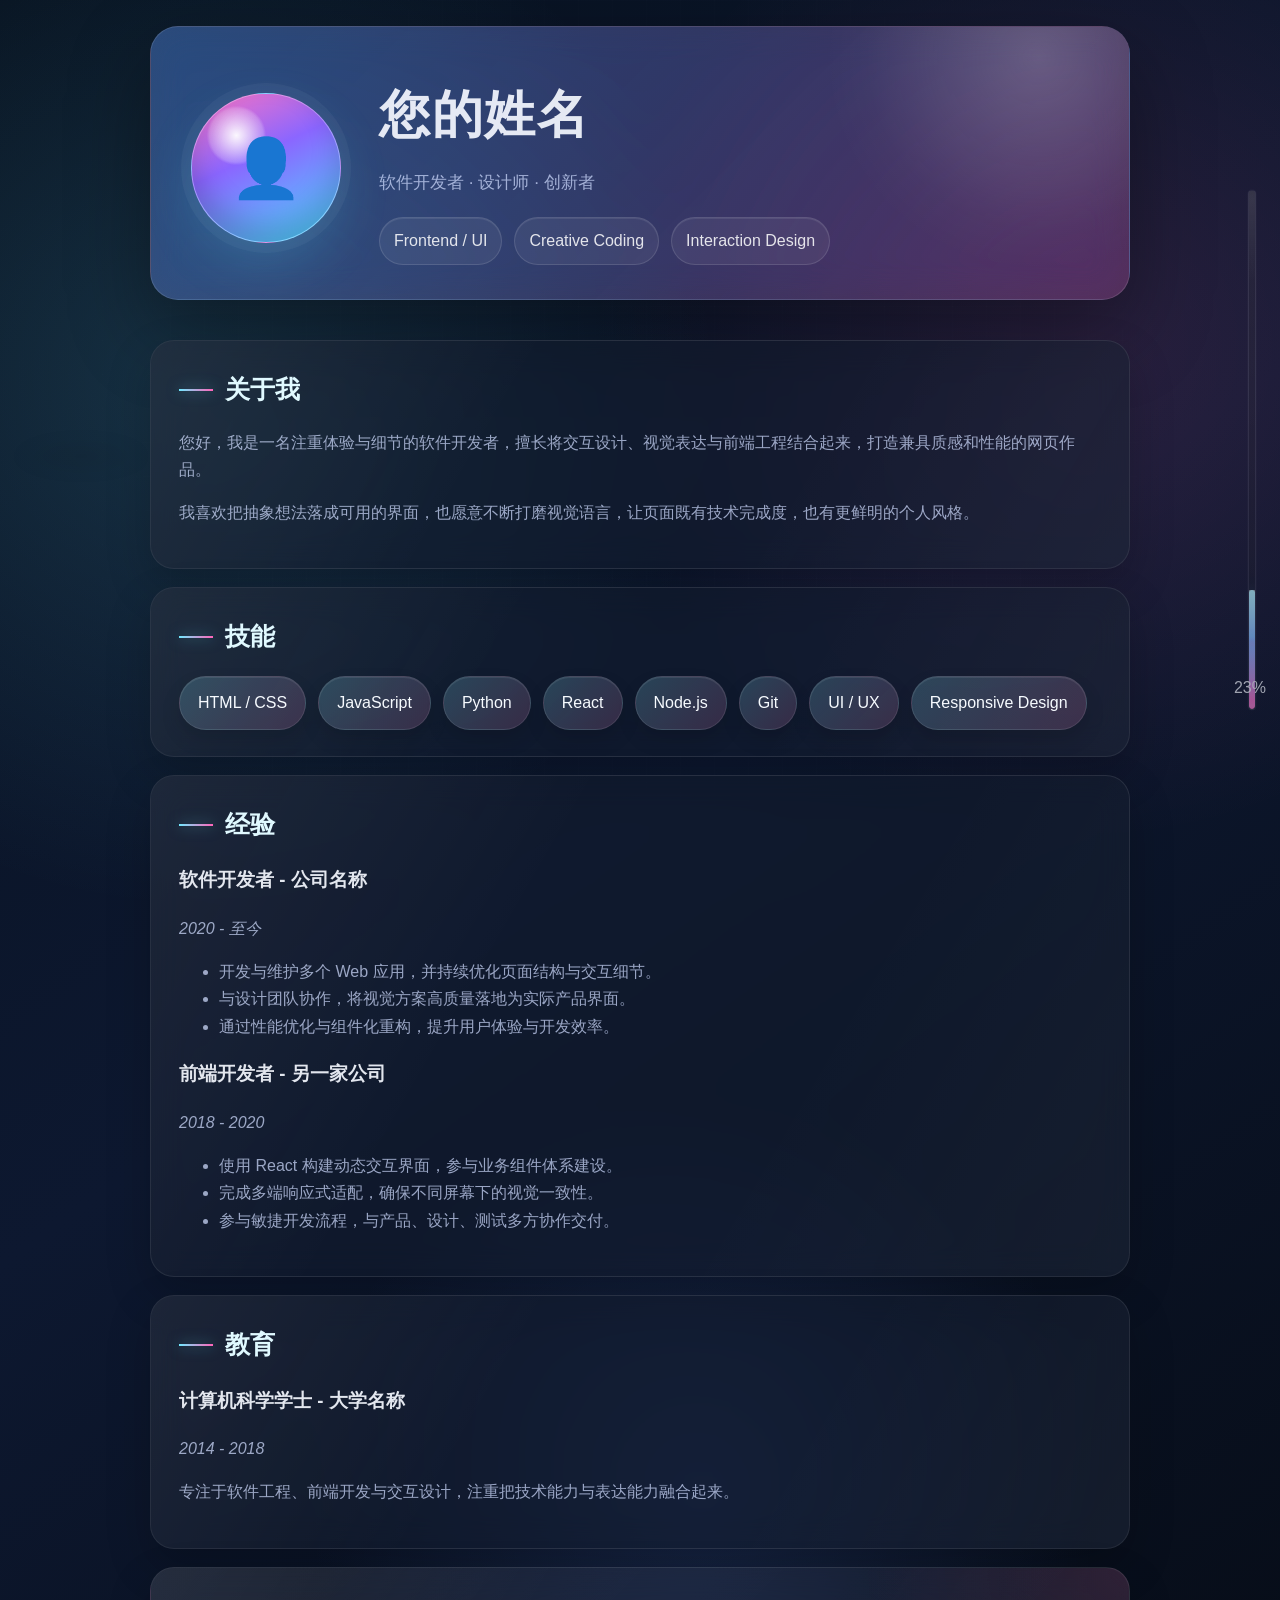
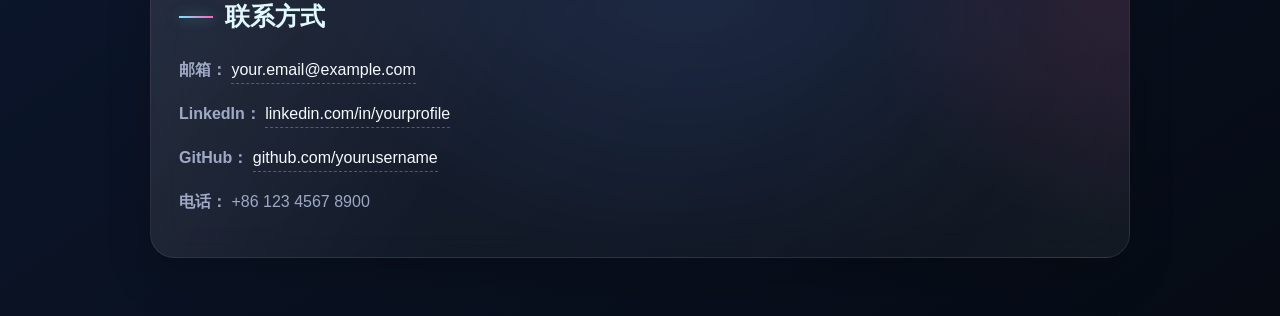
==== commit bdbb2ded: "扩大进度条宽度：从4px增加至8px" ====
--- a/网页设计/个人介绍/index.html
+++ b/网页设计/个人介绍/index.html
@@ -397,7 +397,7 @@
             right: 24px;
             top: 50%;
             transform: translateY(-50%);
-            width: 4px;
+            width: 8px;
             height: 72vh;
             max-height: 520px;
             min-height: 280px;
@@ -519,7 +519,7 @@
                 right: 0;
                 top: 50%;
                 transform: translateY(-50%);
-                width: 4px;
+                width: 8px;
                 height: 110px;
             }
 
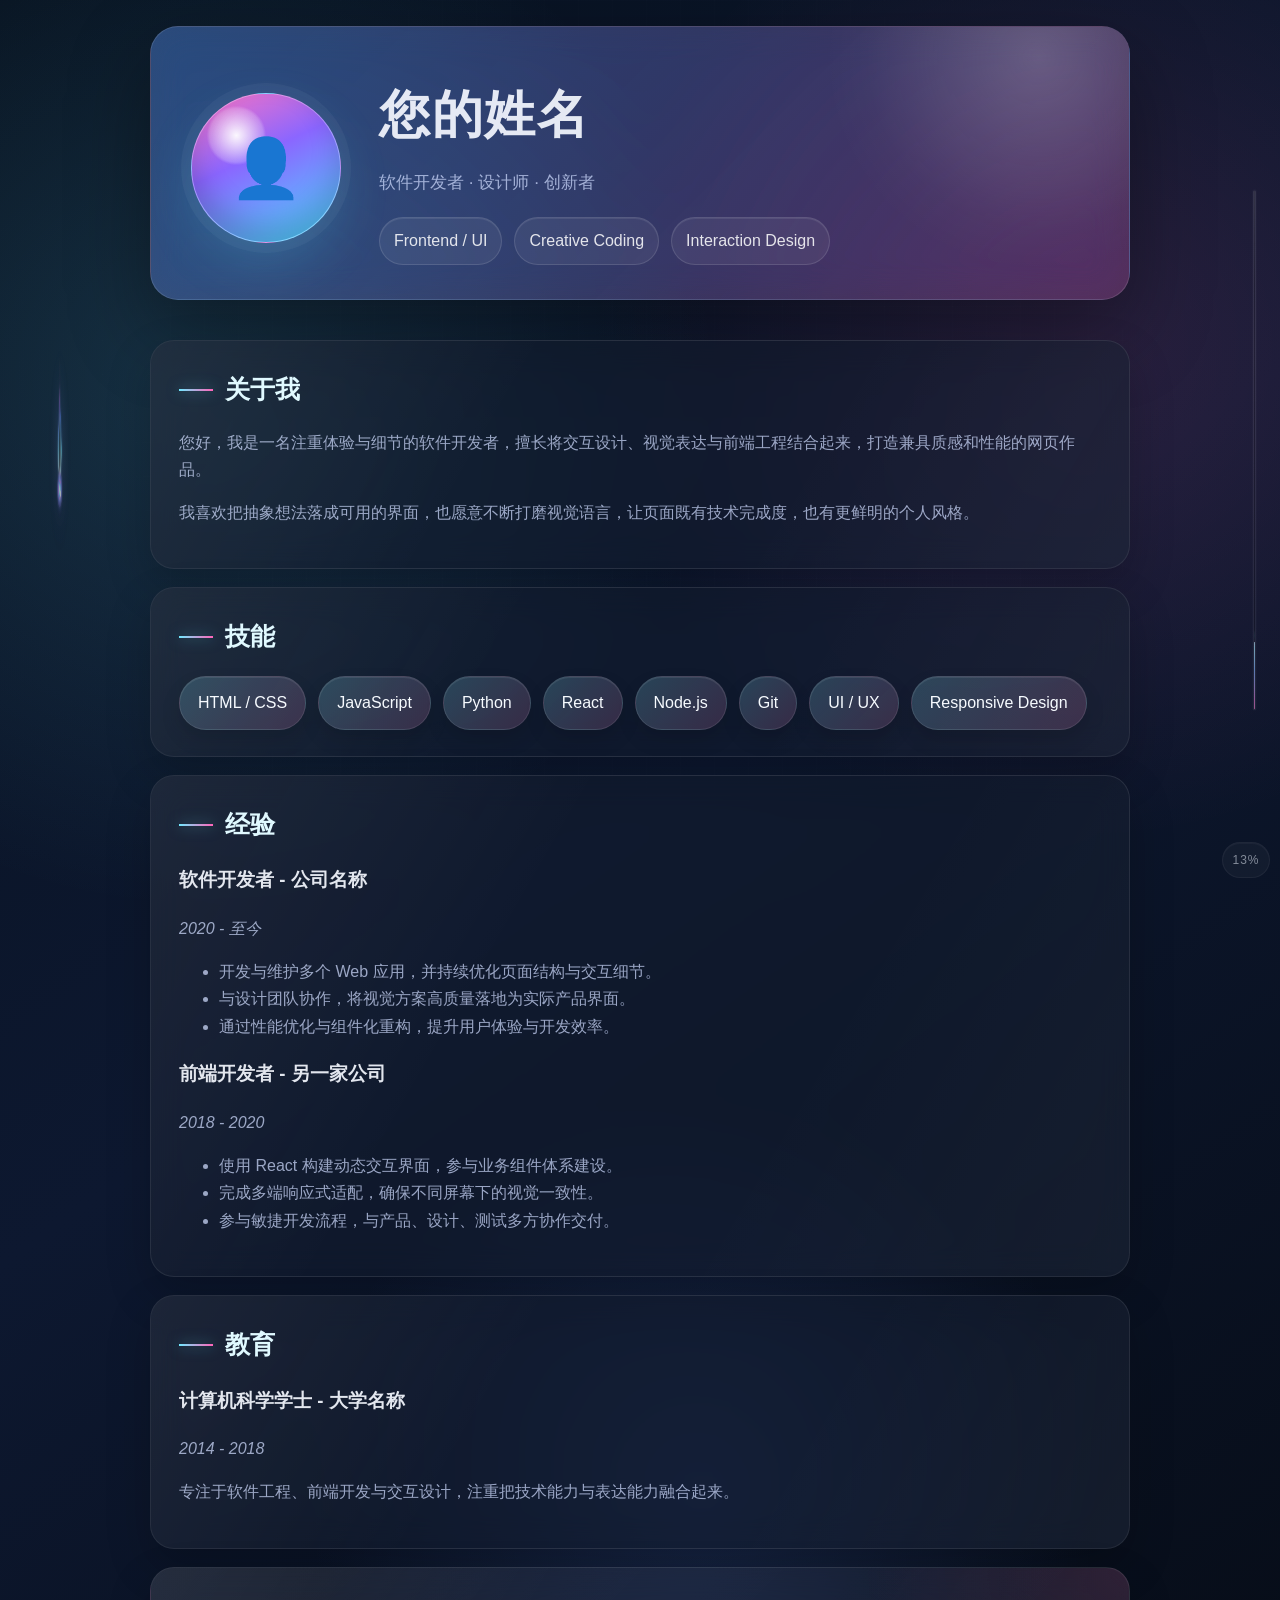
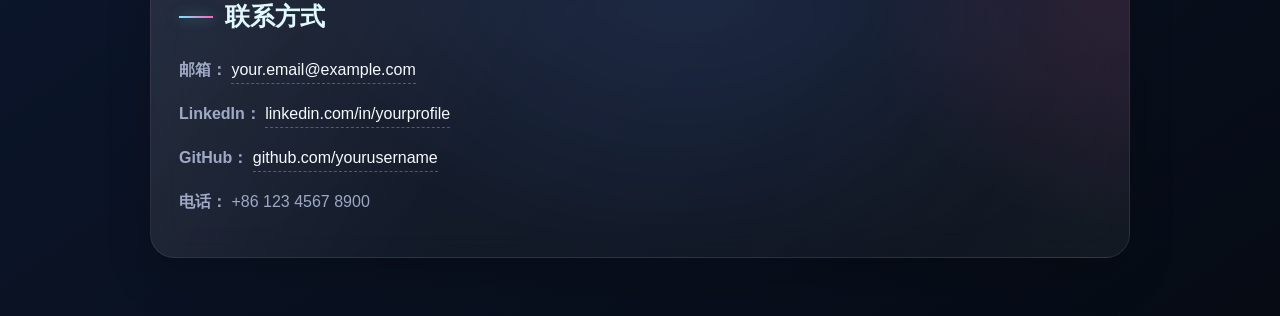
==== commit f0764b74: "整理项目结构更改" ====
--- a/网页设计/个人介绍/index.html
+++ b/网页设计/个人介绍/index.html
@@ -303,8 +303,8 @@
             position: fixed;
             left: 18px;
             top: 50%;
-            width: 112px;
-            height: 196px;
+            width: 96px;
+            height: 208px;
             transform-style: preserve-3d;
             --comet-x: 0px;
             --comet-y: 0px;
@@ -319,54 +319,71 @@
             overflow: visible;
         }
 
-        .trail-curve {
-            position: absolute;
-            inset: 0;
-            overflow: visible;
-        }
-
-        .trail-path {
-            fill: none;
-            stroke-linecap: round;
-            stroke-width: 5;
-            opacity: 0;
-            filter: blur(1.2px);
-            mix-blend-mode: screen;
-            animation: trailPathFade 1.35s ease-out forwards;
-        }
-
-        .trail-path.a {
-            stroke: rgba(107, 241, 255, 0.68);
-        }
-
-        .trail-path.b {
-            stroke: rgba(255, 89, 200, 0.52);
-            stroke-width: 8;
-            filter: blur(6px);
-        }
-
-        @keyframes trailPathFade {
-            0% { opacity: 0.92; }
-            100% { opacity: 0; }
-        }
-
-        .trail-segment {
+        .trail-particle {
             position: absolute;
             left: 50%;
             top: 50%;
-            width: 16px;
-            height: 68px;
-            border-radius: 999px 999px 999px 999px / 28px 28px 46px 46px;
+            width: 8px;
+            height: 8px;
+            border-radius: 50%;
+            background: radial-gradient(circle, rgba(255,255,255,0.95) 0%, rgba(117,241,255,0.9) 24%, rgba(92,123,255,0.72) 56%, rgba(255,74,188,0.28) 100%);
+            box-shadow: 0 0 12px rgba(117,241,255,0.45), 0 0 24px rgba(255,74,188,0.22);
+            opacity: 0;
+            transform: translate(-50%, -50%);
+            animation: particleFade 0.95s ease-out forwards;
+            will-change: transform, opacity;
+        }
+
+        .trail-particle.small {
+            width: 5px;
+            height: 5px;
+            filter: blur(0.6px);
+        }
+
+        .trail-particle.large {
+            width: 11px;
+            height: 11px;
+            filter: blur(1px);
+        }
+
+        @keyframes particleFade {
+            0% {
+                opacity: 0.95;
+                transform: translate(-50%, -50%) scale(1);
+            }
+            100% {
+                opacity: 0;
+                transform: translate(-50%, -50%) scale(0.35);
+            }
+        }
+            100% { opacity: 0; }
+        }
+
+        .trail-segment {
+            position: absolute;
+            left: 50%;
+            top: 50%;
+            width: 12px;
+            height: 44px;
+            border-radius: 999px;
             transform-origin: 50% 0%;
-            background: linear-gradient(180deg, rgba(255,255,255,0) 0%, rgba(126,240,255,0.18) 12%, rgba(109,103,255,0.34) 38%, rgba(255,87,191,0.46) 68%, rgba(255,189,92,0.16) 100%);
+            background: linear-gradient(180deg, rgba(255,255,255,0), rgba(110,240,255,0.2) 28%, rgba(255,87,191,0.34) 100%);
             filter: blur(5px);
             opacity: 0;
             mix-blend-mode: screen;
-            animation: trailFade 1.05s ease-out forwards;
+            animation: trailFade 0.7s ease-out forwards;
         }
 
         @keyframes trailFade {
-            0% { opacity: 0.86; filter: blur(3px); }
+            0% {
+                opacity: 0.75;
+                filter: blur(3px);
+            }
+            100% {
+                opacity: 0;
+                filter: blur(9px);
+            }
+        }
             100% { opacity: 0; filter: blur(10px); }
         }
 
@@ -383,12 +400,12 @@
         }
 
         .bullet-svg {
-            width: 112px;
-            height: 196px;
+            width: 96px;
+            height: 208px;
             display: block;
             transform-style: preserve-3d;
             transform-origin: 50% 50%;
-            filter: drop-shadow(0 12px 24px rgba(55, 165, 255, 0.24)) drop-shadow(0 0 28px rgba(255, 84, 187, 0.2));
+            filter: drop-shadow(0 14px 26px rgba(64, 194, 255, 0.28)) drop-shadow(0 0 34px rgba(255, 84, 187, 0.22));
             will-change: transform;
         }
 
@@ -397,7 +414,7 @@
             right: 24px;
             top: 50%;
             transform: translateY(-50%);
-            width: 8px;
+            width: 3px;
             height: 72vh;
             max-height: 520px;
             min-height: 280px;
@@ -470,6 +487,34 @@
         }
 
         @keyframes waveRise {
+            0% {
+                transform: translateY(18px) scaleX(0.7);
+                opacity: 0.14;
+            }
+            50% { opacity: 0.62; }
+            100% {
+                transform: translateY(calc(-72vh + 70px)) scaleX(1.1);
+                opacity: 0;
+            }
+        }
+
+        .progress-percent {
+            position: fixed;
+            right: 10px;
+            bottom: 22px;
+            min-width: 48px;
+            text-align: center;
+            font-size: 12px;
+            letter-spacing: 0.08em;
+            color: rgba(239, 247, 255, 0.82);
+            padding: 7px 9px;
+            border-radius: 999px;
+            background: rgba(255,255,255,0.06);
+            border: 1px solid rgba(255,255,255,0.08);
+            box-shadow: inset 0 1px 0 rgba(255,255,255,0.06);
+        }
+
+        @media (max-width: 768px) {
             .page-shell {
                 padding: 14px 12px 20px;
             }
@@ -482,51 +527,27 @@
                 padding: 22px 18px;
             }
 
-            #bulletProgress {
-                left: 10px;
-                right: 10px;
-                width: auto;
-                height: 110px;
-                top: auto;
+            .bullet-wrap {
+                left: 8px;
+                width: 78px;
+                height: 136px;
+            }
+
+            .bullet-svg {
+                width: 78px;
+                height: 136px;
+            }
+
+            .progress-track {
+                right: 12px;
+                width: 2px;
+                height: 58vh;
+                min-height: 220px;
+            }
+
+            .progress-percent {
+                right: 6px;
                 bottom: 14px;
-                transform: none;
-            }
-
-            .bullet-wrap {
-                left: 0;
-                top: 50%;
-                width: 88px;
-                height: 88px;
-                --comet-x: 0px;
-                --comet-y: 0px;
-            }
-
-            .bullet-shadow {
-                width: 54px;
-                height: 20px;
-                top: 50%;
-                transform: translate(-50%, -50%) rotateZ(0deg);
-            }
-
-            .bullet-svg {
-                width: 88px;
-                height: 88px;
-                transform-origin: 50% 50%;
-                will-change: transform;
-            }
-
-            .progress-track {
-                right: 0;
-                top: 50%;
-                transform: translateY(-50%);
-                width: 8px;
-                height: 110px;
-            }
-
-            .progress-fill {
-                width: 0;
-                height: 100%;
-                transition: width 0.12s linear;
             }
         }
     </style>
@@ -607,37 +628,57 @@
 
     <div id="bulletProgress" aria-hidden="true">
         <div class="bullet-wrap">
-            <svg class="trail-curve"></svg>
             <div class="trail-layer"></div>
             <div class="bullet-shadow"></div>
-            <svg viewBox="0 0 120 220" class="bullet-svg">
+            <svg viewBox="0 0 160 280" class="bullet-svg">
                 <defs>
-                    <linearGradient id="cycloneCore" x1="0%" y1="0%" x2="100%" y2="100%">
-                        <stop offset="0%" stop-color="#fff6a6" />
-                        <stop offset="18%" stop-color="#72f1ff" />
-                        <stop offset="42%" stop-color="#5e7dff" />
-                        <stop offset="72%" stop-color="#ff4fc3" />
-                        <stop offset="100%" stop-color="#ff9c4a" />
+                    <radialGradient id="orbCore" cx="50%" cy="50%" r="50%">
+                        <stop offset="0%" stop-color="#ffffff" />
+                        <stop offset="16%" stop-color="#e5fdff" />
+                        <stop offset="34%" stop-color="#8df0ff" />
+                        <stop offset="60%" stop-color="#6a75ff" />
+                        <stop offset="84%" stop-color="#ff55c6" />
+                        <stop offset="100%" stop-color="rgba(255,84,197,0)" />
+                    </radialGradient>
+                    <radialGradient id="orbHalo" cx="50%" cy="50%" r="68%">
+                        <stop offset="0%" stop-color="rgba(255,255,255,0.96)" />
+                        <stop offset="22%" stop-color="rgba(155,242,255,0.74)" />
+                        <stop offset="56%" stop-color="rgba(103,111,255,0.34)" />
+                        <stop offset="100%" stop-color="rgba(255,84,197,0)" />
+                    </radialGradient>
+                    <linearGradient id="wakeRibbonA" x1="50%" y1="0%" x2="50%" y2="100%">
+                        <stop offset="0%" stop-color="rgba(255,255,255,0)" />
+                        <stop offset="8%" stop-color="rgba(223,252,255,0.55)" />
+                        <stop offset="24%" stop-color="rgba(124,236,255,0.72)" />
+                        <stop offset="52%" stop-color="rgba(96,120,255,0.54)" />
+                        <stop offset="78%" stop-color="rgba(255,92,201,0.34)" />
+                        <stop offset="100%" stop-color="rgba(255,173,91,0)" />
                     </linearGradient>
-                    <linearGradient id="cycloneEdge" x1="0%" y1="0%" x2="0%" y2="100%">
-                        <stop offset="0%" stop-color="rgba(255,255,255,0.95)" />
+                    <linearGradient id="wakeRibbonB" x1="50%" y1="0%" x2="50%" y2="100%">
+                        <stop offset="0%" stop-color="rgba(255,255,255,0)" />
+                        <stop offset="20%" stop-color="rgba(255,255,255,0.26)" />
+                        <stop offset="64%" stop-color="rgba(137,238,255,0.24)" />
                         <stop offset="100%" stop-color="rgba(255,255,255,0)" />
                     </linearGradient>
-                    <filter id="cycloneGlow" x="-80%" y="-80%" width="260%" height="260%">
-                        <feGaussianBlur stdDeviation="4.5" result="blur" />
-                        <feColorMatrix in="blur" type="matrix" values="1 0 0 0 0  0 1 0 0 0  0 0 1 0 0  0 0 0 1.15 0" result="boost"/>
+                    <filter id="orbGlow" x="-160%" y="-160%" width="420%" height="420%">
+                        <feGaussianBlur stdDeviation="8.5" result="blur" />
+                        <feColorMatrix in="blur" type="matrix" values="1 0 0 0 0  0 1 0 0 0  0 0 1 0 0  0 0 0 1.28 0" result="boost"/>
                         <feMerge>
                             <feMergeNode in="boost" />
                             <feMergeNode in="SourceGraphic" />
                         </feMerge>
                     </filter>
                 </defs>
-                <g filter="url(#cycloneGlow)">
-                    <path d="M60 12 C76 28 74 44 60 66 C48 84 46 98 56 116 C68 138 64 160 42 188 C62 178 80 160 86 138 C93 112 88 94 76 78 C66 65 66 52 74 40 C80 30 78 20 60 12 Z" fill="url(#cycloneCore)" opacity="0.95"/>
-                    <path d="M60 10 C94 38 92 72 76 104 C64 128 64 148 78 172 C60 164 48 148 44 132 C39 112 44 92 56 74 C67 58 68 42 60 10 Z" fill="url(#cycloneCore)" opacity="0.78"/>
-                    <path d="M60 12 C52 32 50 48 42 66 C30 92 30 122 48 150 C58 166 56 178 34 202 C52 194 64 182 68 166 C74 146 68 126 58 112 C44 92 44 70 54 48 C60 34 64 24 60 12 Z" fill="url(#cycloneCore)" opacity="0.62"/>
-                    <path d="M57 8 C64 26 66 42 62 54 C58 68 48 76 48 96 C48 112 54 128 62 144" stroke="url(#cycloneEdge)" stroke-width="5" stroke-linecap="round" opacity="0.7"/>
-                    <circle cx="60" cy="22" r="8" fill="#fff9dc" opacity="0.92"/>
+                <g filter="url(#orbGlow)">
+                    <path d="M80 52 C98 68 104 92 100 118 C95 146 86 170 82 206 C79 226 77 245 80 266 C83 245 81 226 78 206 C74 170 65 146 60 118 C56 92 62 68 80 52 Z" fill="url(#wakeRibbonA)" opacity="0.92"/>
+                    <path d="M80 60 C93 78 96 100 92 123 C88 148 81 171 80 196 C79 171 72 148 68 123 C64 100 67 78 80 60 Z" fill="url(#wakeRibbonB)" opacity="0.86"/>
+                    <path d="M80 62 C89 84 89 109 85 132 C82 151 79 172 80 196 C81 172 78 151 75 132 C71 109 71 84 80 62 Z" stroke="rgba(255,255,255,0.38)" stroke-width="3.6" stroke-linecap="round" opacity="0.52"/>
+                    <path d="M80 58 C66 80 63 104 67 130 C71 155 79 178 80 206" stroke="rgba(119,238,255,0.28)" stroke-width="6" stroke-linecap="round" opacity="0.32"/>
+                    <path d="M80 58 C94 80 97 104 93 130 C89 155 81 178 80 206" stroke="rgba(255,84,197,0.22)" stroke-width="8" stroke-linecap="round" opacity="0.22"/>
+                    <circle cx="80" cy="38" r="18" fill="url(#orbCore)" opacity="0.99"/>
+                    <circle cx="80" cy="38" r="30" fill="url(#orbHalo)" opacity="0.84"/>
+                    <ellipse cx="74" cy="31" rx="6.5" ry="5.5" fill="rgba(255,255,255,0.95)" opacity="0.96"/>
+                    <ellipse cx="80" cy="38" rx="18" ry="18" fill="none" stroke="rgba(255,255,255,0.16)" stroke-width="1.4" opacity="0.55"/>
                 </g>
             </svg>
         </div>
@@ -655,7 +696,6 @@
         const bulletWrap = document.querySelector('.bullet-wrap');
         const bulletSvg = document.querySelector('.bullet-svg');
         const trailLayer = document.querySelector('.trail-layer');
-        const trailCurve = document.querySelector('.trail-curve');
         const isMobile = window.matchMedia('(max-width: 768px)');
 
         let currentRatio = 0;
@@ -667,58 +707,72 @@
         const spawnTrail = (x, y, angle, scale = 1) => {
             const segment = document.createElement('span');
             segment.className = 'trail-segment';
-            segment.style.transform = `translate(-50%, -10%) translate(${x.toFixed(2)}px, ${y.toFixed(2)}px) rotate(${angle.toFixed(2)}deg) scale(${scale.toFixed(2)})`;
+            segment.style.transform = `translate(-50%, -8%) translate(${x.toFixed(2)}px, ${y.toFixed(2)}px) rotate(${angle.toFixed(2)}deg) scale(${scale.toFixed(2)})`;
             trailLayer.appendChild(segment);
             segment.addEventListener('animationend', () => segment.remove(), { once: true });
         };
 
-        const spawnCurveTrail = (points) => {
-            const path = document.createElementNS('http://www.w3.org/2000/svg', 'path');
-            const glow = document.createElementNS('http://www.w3.org/2000/svg', 'path');
-            const d = `M ${points[0].x} ${points[0].y} C ${points[1].x} ${points[1].y}, ${points[2].x} ${points[2].y}, ${points[3].x} ${points[3].y}`;
-            path.setAttribute('d', d);
-            glow.setAttribute('d', d);
-            path.setAttribute('class', 'trail-path a');
-            glow.setAttribute('class', 'trail-path b');
-            trailCurve.appendChild(glow);
-            trailCurve.appendChild(path);
-            const cleanup = (node) => node.addEventListener('animationend', () => node.remove(), { once: true });
-            cleanup(path);
-            cleanup(glow);
+        const spawnParticle = (x, y, vx, vy, sizeClass = '') => {
+            const particle = document.createElement('span');
+            particle.className = `trail-particle ${sizeClass}`.trim();
+            particle.style.left = `calc(50% + ${x.toFixed(2)}px)`;
+            particle.style.top = `calc(50% + ${y.toFixed(2)}px)`;
+            particle.animate([
+                { transform: 'translate(-50%, -50%) scale(1)', opacity: 0.95 },
+                { transform: `translate(calc(-50% + ${vx.toFixed(2)}px), calc(-50% + ${vy.toFixed(2)}px)) scale(0.35)`, opacity: 0 }
+            ], {
+                duration: 920,
+                easing: 'cubic-bezier(0.18, 0.7, 0.25, 1)',
+                fill: 'forwards'
+            });
+            trailLayer.appendChild(particle);
+            setTimeout(() => particle.remove(), 950);
         };
 
         let lastTrailTime = 0;
-        let previousPoint = null;
 
         const applyBulletMotion = (ratio) => {
-            const orbitHeight = 328;
-            const travelY = ratio * orbitHeight - orbitHeight / 2;
-            const angle = ratio * Math.PI * 12;
-            const wobbleX = Math.sin(angle) * 10;
-            const wobbleY = Math.cos(angle * 0.5) * 6;
-            const cometX = wobbleX;
-            const cometY = travelY + wobbleY;
-            const spinDeg = ratio * 360 * 8;
-
-            bulletWrap.style.setProperty('--comet-x', `${cometX.toFixed(2)}px`);
-            bulletWrap.style.setProperty('--comet-y', `${cometY.toFixed(2)}px`);
+            const orbitHeight = Math.min(window.innerHeight * 0.58, 340);
+            const baseY = ratio * orbitHeight - orbitHeight / 2;
+            const turns = 1.3 + ratio * 7.6;
+            const angle = turns * Math.PI * 2;
+            const driftX = Math.sin(angle * 0.75) * 6.5;
+            const driftY = baseY + Math.sin(angle * 0.9) * 5;
+
+            bulletWrap.style.setProperty('--comet-x', `${driftX.toFixed(2)}px`);
+            bulletWrap.style.setProperty('--comet-y', `${driftY.toFixed(2)}px`);
+
+            const selfSpin = turns * 360;
+            const bodyScale = 0.985 + Math.cos(angle * 0.8) * 0.012;
+            const depthTilt = 180 + Math.sin(angle * 0.42) * 2.2;
 
             if (isMobile.matches) {
-                bulletSvg.style.transform = `rotate(${(spinDeg + 90).toFixed(2)}deg) scale(0.76)`;
+                bulletSvg.style.transform = `rotate(${(selfSpin + 180).toFixed(2)}deg) scale(0.8)`;
             } else {
-                bulletSvg.style.transform = `rotateX(90deg) rotateY(${spinDeg.toFixed(2)}deg) rotateZ(90deg) scale(${(0.96 + Math.sin(angle * 0.7) * 0.03).toFixed(3)})`;
-            }
-
-            const currentPoint = { x: 56 + cometX, y: 98 + cometY };
+                bulletSvg.style.transform = `rotateX(${depthTilt.toFixed(2)}deg) rotateY(${selfSpin.toFixed(2)}deg) rotateZ(0deg) scale(${bodyScale.toFixed(3)})`;
+            }
+
             const now = performance.now();
-            if (!isMobile.matches && previousPoint && now - lastTrailTime > 70) {
-                const cp1 = { x: previousPoint.x + Math.sin(angle - 0.6) * 18, y: previousPoint.y + 18 };
-                const cp2 = { x: currentPoint.x + Math.cos(angle + 0.4) * 16, y: currentPoint.y - 18 };
-                spawnCurveTrail([previousPoint, cp1, cp2, currentPoint]);
-                spawnTrail(cometX * 0.45, cometY + 8, Math.sin(angle) * 18, 0.85 + Math.abs(Math.cos(angle)) * 0.32);
+            if (!isMobile.matches && now - lastTrailTime > 32) {
+                const swirlBase = selfSpin * Math.PI / 180;
+                const px = driftX;
+                const py = driftY + 28;
+
+                spawnTrail(px * 0.12, py + 12, selfSpin * 0.08, 0.48 + Math.abs(Math.sin(angle)) * 0.12);
+
+                for (let i = 0; i < 7; i += 1) {
+                    const phase = swirlBase + i * 0.9;
+                    const radial = 6 + Math.random() * 8;
+                    const vx = Math.cos(phase) * radial * (1.2 + Math.random() * 0.8);
+                    const vy = 14 + Math.random() * 22;
+                    const jitterX = px + Math.cos(phase) * (3 + Math.random() * 4);
+                    const jitterY = py + Math.sin(phase) * 3 + (Math.random() - 0.5) * 6;
+                    const sizeClass = i === 0 ? 'large' : (i % 3 === 0 ? 'small' : '');
+                    spawnParticle(jitterX, jitterY, vx, vy, sizeClass);
+                }
+
                 lastTrailTime = now;
             }
-            previousPoint = currentPoint;
         };
 
         const paintProgress = (ratio) => {
@@ -733,11 +787,7 @@
             }
 
             progressPercent.textContent = percent + '%';
-            progressPercent.style.right = '14px';
-            progressPercent.style.left = 'auto';
-            progressPercent.style.position = 'absolute';
-            progressPercent.style.top = 'calc(50% + 224px)';
-            bulletProgress.style.opacity = 0.58 + ratio * 0.42;
+                        bulletProgress.style.opacity = 0.58 + ratio * 0.42;
             applyBulletMotion(ratio);
         };
 
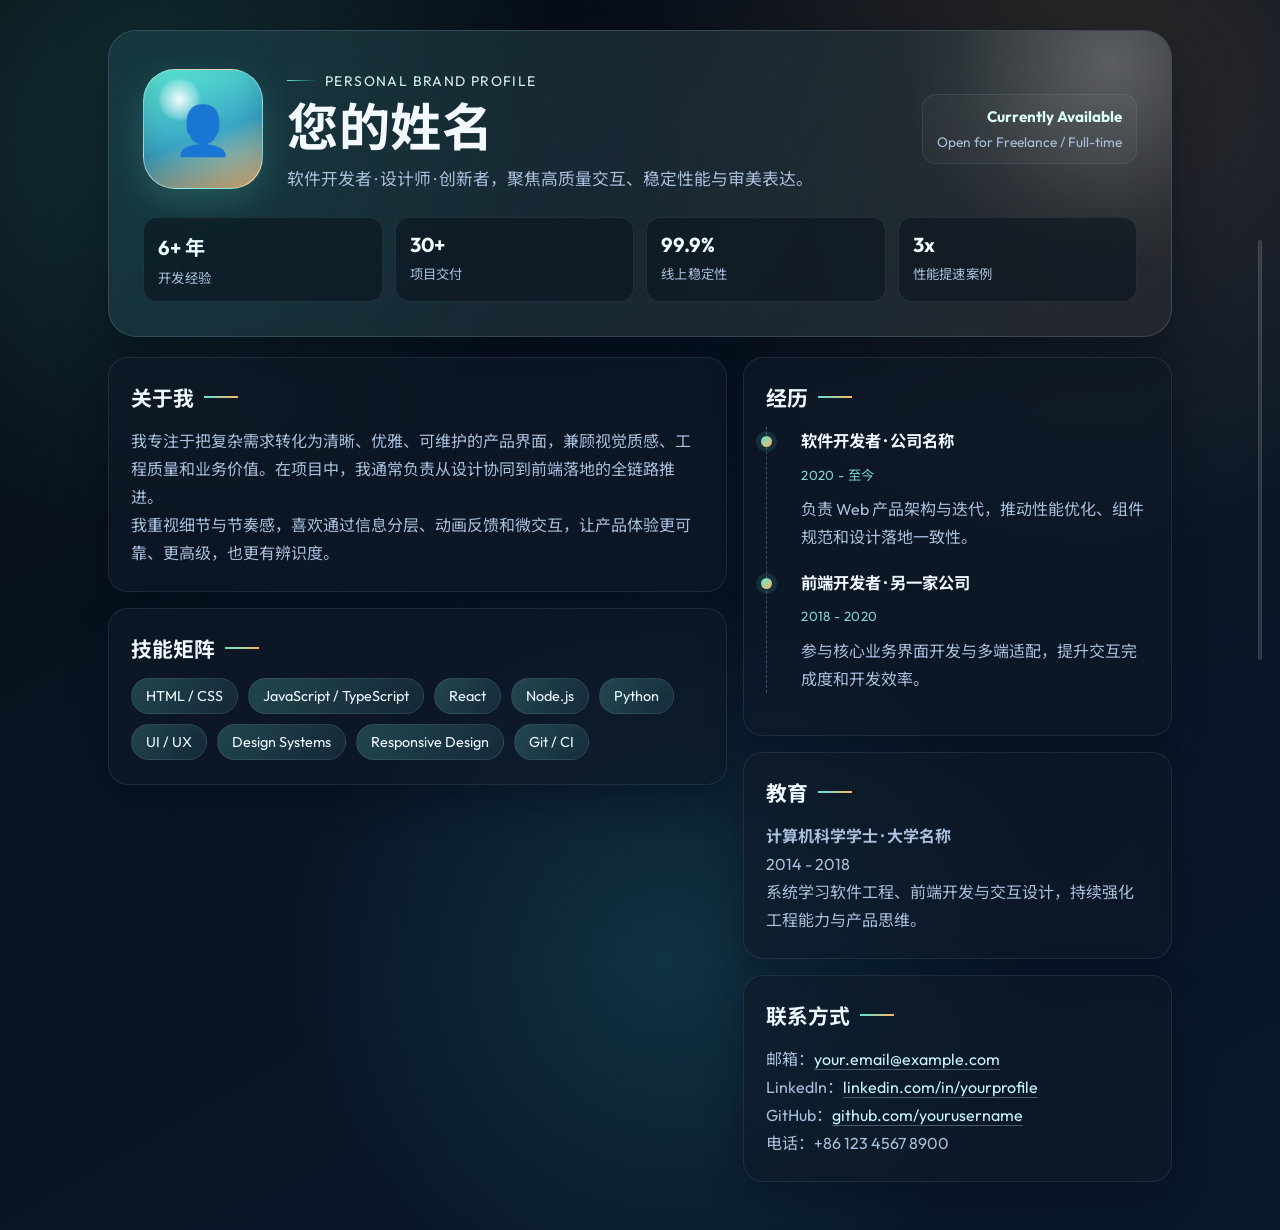
==== commit 5ef30353: "feat(ui): redesign personal profile page with premium modern style" ====
--- a/网页设计/个人介绍/index.html
+++ b/网页设计/个人介绍/index.html
@@ -3,25 +3,33 @@
 <head>
     <meta charset="UTF-8" />
     <meta name="viewport" content="width=device-width, initial-scale=1.0" />
-    <title>个人自我介绍</title>
+    <title>个人介绍 | 高级 UI</title>
+    <link rel="preconnect" href="https://fonts.googleapis.com" />
+    <link rel="preconnect" href="https://fonts.gstatic.com" crossorigin />
+    <link href="https://fonts.googleapis.com/css2?family=Outfit:wght@400;500;600;700;800&family=Noto+Sans+SC:wght@400;500;700&display=swap" rel="stylesheet" />
     <style>
         :root {
-            --bg-1: #07111f;
-            --bg-2: #0d1830;
-            --panel: rgba(18, 27, 45, 0.56);
-            --line: rgba(255, 255, 255, 0.1);
-            --text: rgba(245, 248, 255, 0.92);
-            --muted: rgba(208, 220, 255, 0.72);
-            --cyan: #69e8ff;
-            --blue: #5e8dff;
-            --pink: #ff5db6;
-            --gold: #d3a14b;
-            --gold-2: #7b5220;
-            --shadow: 0 30px 80px rgba(0, 0, 0, 0.35);
+            --bg: #080c14;
+            --panel: rgba(16, 25, 39, 0.62);
+            --panel-strong: rgba(22, 34, 54, 0.88);
+            --line: rgba(155, 191, 230, 0.2);
+            --line-soft: rgba(155, 191, 230, 0.12);
+            --text: #eaf4ff;
+            --muted: #a8c0dd;
+            --title: #f3f9ff;
+            --aqua: #59e7d2;
+            --teal: #2fa2b8;
+            --amber: #ffb567;
+            --shadow: 0 24px 55px rgba(2, 8, 21, 0.48);
+            --radius-xl: 28px;
+            --radius-lg: 20px;
+            --radius-md: 14px;
         }
 
         * {
             box-sizing: border-box;
+            margin: 0;
+            padding: 0;
         }
 
         html {
@@ -29,15 +37,14 @@
         }
 
         body {
-            font-family: "Segoe UI", "PingFang SC", "Microsoft YaHei", sans-serif;
-            line-height: 1.7;
-            margin: 0;
+            min-height: 100vh;
             color: var(--text);
+            font-family: "Outfit", "Noto Sans SC", sans-serif;
             background:
-                radial-gradient(circle at 15% 20%, rgba(105, 232, 255, 0.14), transparent 28%),
-                radial-gradient(circle at 85% 18%, rgba(255, 93, 182, 0.12), transparent 26%),
-                radial-gradient(circle at 55% 78%, rgba(94, 141, 255, 0.16), transparent 24%),
-                linear-gradient(145deg, var(--bg-1) 0%, var(--bg-2) 45%, #060b14 100%);
+                radial-gradient(circle at 12% 10%, rgba(89, 231, 210, 0.16), transparent 26%),
+                radial-gradient(circle at 86% 7%, rgba(255, 181, 103, 0.14), transparent 30%),
+                radial-gradient(circle at 52% 78%, rgba(47, 162, 184, 0.2), transparent 32%),
+                linear-gradient(150deg, #060b12 0%, #091423 45%, #09192b 100%);
             overflow-x: hidden;
         }
 
@@ -46,835 +53,488 @@
             position: fixed;
             inset: 0;
             pointer-events: none;
-            background:
-                linear-gradient(rgba(255,255,255,0.018) 1px, transparent 1px),
-                linear-gradient(90deg, rgba(255,255,255,0.018) 1px, transparent 1px);
-            background-size: 34px 34px;
-            mask-image: radial-gradient(circle at center, black 48%, transparent 100%);
-            opacity: 0.5;
+            background-image:
+                linear-gradient(rgba(144, 174, 215, 0.08) 1px, transparent 1px),
+                linear-gradient(90deg, rgba(144, 174, 215, 0.08) 1px, transparent 1px);
+            background-size: 42px 42px;
+            opacity: 0.22;
+            mask-image: radial-gradient(circle at center, #000 45%, transparent 90%);
             z-index: 0;
         }
 
-        .page-shell {
+        .container {
             position: relative;
             z-index: 1;
-            padding: 26px 22px 40px;
-        }
-
-        .hero,
-        .container {
-            max-width: 980px;
+            max-width: 1100px;
             margin: 0 auto;
+            padding: 30px 18px 48px;
         }
 
         .hero {
             position: relative;
             overflow: hidden;
-            padding: 44px 40px 34px;
-            border-radius: 28px;
-            border: 1px solid rgba(255,255,255,0.12);
+            border: 1px solid var(--line);
+            border-radius: var(--radius-xl);
             background:
-                linear-gradient(135deg, rgba(88, 146, 255, 0.34), rgba(255, 93, 182, 0.18)),
-                rgba(255, 255, 255, 0.04);
-            backdrop-filter: blur(18px) saturate(150%);
-            -webkit-backdrop-filter: blur(18px) saturate(150%);
+                linear-gradient(120deg, rgba(89, 231, 210, 0.12), rgba(255, 181, 103, 0.08)),
+                var(--panel);
+            backdrop-filter: blur(16px) saturate(155%);
+            -webkit-backdrop-filter: blur(16px) saturate(155%);
+            padding: 34px;
             box-shadow: var(--shadow);
-        }
-
-        .hero::before {
+            isolation: isolate;
+        }
+
+        .hero::after {
             content: "";
             position: absolute;
             width: 420px;
             height: 420px;
+            right: -150px;
             top: -180px;
-            right: -120px;
             border-radius: 50%;
-            background: radial-gradient(circle, rgba(255,255,255,0.2), rgba(255,255,255,0.02) 58%, transparent 72%);
-            animation: haloSpin 22s linear infinite;
-        }
-
-        .hero-grid {
+            background: radial-gradient(circle, rgba(255, 255, 255, 0.24), rgba(255, 255, 255, 0.04) 52%, transparent 70%);
+            z-index: -1;
+            animation: drift 14s ease-in-out infinite alternate;
+        }
+
+        .hero-top {
             display: grid;
-            grid-template-columns: 160px 1fr;
-            gap: 28px;
+            grid-template-columns: auto 1fr auto;
+            gap: 24px;
             align-items: center;
-            position: relative;
-            z-index: 1;
-        }
-
-        .profile-pic {
-            width: 150px;
-            height: 150px;
-            border-radius: 50%;
+        }
+
+        .avatar {
+            width: 120px;
+            height: 120px;
+            border-radius: 32px;
             display: grid;
             place-items: center;
-            font-size: 58px;
-            color: white;
+            font-size: 48px;
             background:
-                radial-gradient(circle at 30% 28%, rgba(255,255,255,0.95), rgba(255,255,255,0.22) 18%, transparent 20%),
-                linear-gradient(155deg, #fe74c1 0%, #8b66ff 42%, #49dfff 100%);
-            border: 1px solid rgba(255,255,255,0.28);
+                radial-gradient(circle at 30% 25%, rgba(255, 255, 255, 0.92), rgba(255, 255, 255, 0.25) 15%, transparent 18%),
+                linear-gradient(160deg, #5bead4 0%, #3aa6c6 55%, #ffc47b 100%);
             box-shadow:
-                0 20px 50px rgba(73, 223, 255, 0.18),
-                0 0 0 10px rgba(255,255,255,0.045),
-                inset 0 -18px 28px rgba(0,0,0,0.18);
-            transform: translateZ(0);
+                inset 0 -18px 30px rgba(8, 24, 43, 0.24),
+                0 12px 35px rgba(89, 231, 210, 0.2);
+            border: 1px solid rgba(255, 255, 255, 0.35);
+        }
+
+        .eyebrow {
+            display: inline-flex;
+            align-items: center;
+            gap: 8px;
+            margin-bottom: 10px;
+            color: #d5f4f1;
+            font-size: 0.87rem;
+            letter-spacing: 0.1em;
+            text-transform: uppercase;
+        }
+
+        .eyebrow::before {
+            content: "";
+            width: 30px;
+            height: 1px;
+            background: linear-gradient(90deg, var(--aqua), transparent);
         }
 
         h1 {
-            margin: 0 0 10px;
-            font-size: clamp(2.2rem, 4vw, 3.4rem);
-            letter-spacing: 0.03em;
+            font-size: clamp(2rem, 4vw, 3.6rem);
+            line-height: 1.06;
+            color: var(--title);
+            letter-spacing: 0.01em;
+            margin-bottom: 10px;
         }
 
         .subtitle {
-            margin: 0;
             color: var(--muted);
-            font-size: 1.08rem;
-        }
-
-        .hero-meta {
-            display: flex;
+            font-size: 1.05rem;
+            max-width: 640px;
+        }
+
+        .status {
+            justify-self: end;
+            text-align: right;
+            padding: 12px 14px;
+            border-radius: 14px;
+            border: 1px solid var(--line-soft);
+            background: rgba(255, 255, 255, 0.03);
+            min-width: 170px;
+        }
+
+        .status strong {
+            display: block;
+            color: #dbfff8;
+            font-size: 0.95rem;
+            margin-bottom: 5px;
+        }
+
+        .status span {
+            color: var(--muted);
+            font-size: 0.86rem;
+        }
+
+        .hero-metrics {
+            margin-top: 24px;
+            display: grid;
+            grid-template-columns: repeat(4, minmax(0, 1fr));
             gap: 12px;
-            flex-wrap: wrap;
+        }
+
+        .metric {
+            border: 1px solid var(--line-soft);
+            border-radius: var(--radius-md);
+            background: rgba(9, 18, 30, 0.56);
+            padding: 14px;
+        }
+
+        .metric b {
+            font-size: 1.26rem;
+            color: #ecfcff;
+            display: block;
+            margin-bottom: 6px;
+        }
+
+        .metric small {
+            color: var(--muted);
+            letter-spacing: 0.02em;
+        }
+
+        .layout {
             margin-top: 20px;
-        }
-
-        .meta-pill {
-            padding: 9px 14px;
-            border-radius: 999px;
-            border: 1px solid rgba(255,255,255,0.12);
-            background: rgba(255,255,255,0.06);
-            color: rgba(255,255,255,0.86);
-            box-shadow: inset 0 1px 0 rgba(255,255,255,0.08);
-        }
-
-        .container {
-            margin-top: 22px;
-            padding: 18px 0 0;
-        }
-
-        section {
-            position: relative;
-            margin: 0 0 18px;
-            padding: 28px 28px 26px;
-            border-radius: 24px;
+            display: grid;
+            grid-template-columns: 1.3fr 0.9fr;
+            gap: 16px;
+        }
+
+        .card {
+            border: 1px solid var(--line-soft);
+            border-radius: var(--radius-lg);
             background: var(--panel);
-            border: 1px solid var(--line);
-            backdrop-filter: blur(16px);
-            -webkit-backdrop-filter: blur(16px);
-            box-shadow: 0 18px 46px rgba(0,0,0,0.2);
-            opacity: 0;
-            transform: translateY(30px);
-            transition: opacity 0.7s ease, transform 0.7s ease, border-color 0.3s ease, box-shadow 0.3s ease;
-            transform-style: preserve-3d;
-            overflow: hidden;
-        }
-
-        section::before {
-            content: "";
-            position: absolute;
-            inset: 0;
-            background: linear-gradient(120deg, rgba(255,255,255,0.06), transparent 36%, transparent 64%, rgba(255,255,255,0.03));
-            pointer-events: none;
-        }
-
-        section.visible {
-            opacity: 1;
-            transform: translateY(0);
-        }
-
-        section:hover {
-            border-color: rgba(105, 232, 255, 0.22);
-            box-shadow: 0 20px 52px rgba(0,0,0,0.28), 0 0 0 1px rgba(105, 232, 255, 0.08) inset;
+            backdrop-filter: blur(12px);
+            -webkit-backdrop-filter: blur(12px);
+            padding: 24px 22px;
+            box-shadow: 0 14px 34px rgba(3, 10, 23, 0.35);
+            transition: transform 0.35s ease, border-color 0.35s ease, box-shadow 0.35s ease;
+        }
+
+        .card:hover {
+            transform: translateY(-5px);
+            border-color: rgba(89, 231, 210, 0.35);
+            box-shadow: 0 22px 42px rgba(1, 8, 20, 0.44);
+        }
+
+        .card + .card {
+            margin-top: 16px;
         }
 
         h2 {
-            margin: 0 0 18px;
-            font-size: 1.55rem;
-            color: #dff9ff;
-            display: flex;
+            margin-bottom: 15px;
+            color: #eff8ff;
+            font-size: 1.3rem;
+            display: inline-flex;
             align-items: center;
-            gap: 12px;
-        }
-
-        h2::before {
+            gap: 10px;
+        }
+
+        h2::after {
             content: "";
             width: 34px;
             height: 2px;
-            background: linear-gradient(90deg, var(--cyan), var(--pink));
-            box-shadow: 0 0 14px rgba(105, 232, 255, 0.55);
+            background: linear-gradient(90deg, var(--aqua), var(--amber));
         }
 
         p, li {
             color: var(--muted);
+            line-height: 1.75;
         }
 
         .skills {
             display: flex;
             flex-wrap: wrap;
-            gap: 12px;
-        }
-
-        .skill {
+            gap: 10px;
+        }
+
+        .chip {
+            font-size: 0.9rem;
+            color: #effbff;
+            border: 1px solid var(--line-soft);
+            border-radius: 999px;
+            padding: 8px 14px;
+            background:
+                linear-gradient(130deg, rgba(89, 231, 210, 0.2), rgba(47, 162, 184, 0.08)),
+                rgba(255, 255, 255, 0.03);
+            transition: transform 0.3s ease, border-color 0.3s ease, box-shadow 0.3s ease;
+        }
+
+        .chip:hover {
+            transform: translateY(-3px);
+            border-color: rgba(89, 231, 210, 0.45);
+            box-shadow: 0 8px 22px rgba(89, 231, 210, 0.16);
+        }
+
+        .timeline {
+            list-style: none;
+            padding-left: 18px;
+            border-left: 1px dashed rgba(133, 175, 223, 0.38);
+        }
+
+        .timeline li {
             position: relative;
-            padding: 12px 18px;
-            border-radius: 999px;
-            border: 1px solid rgba(255,255,255,0.1);
-            background:
-                linear-gradient(135deg, rgba(105, 232, 255, 0.16), rgba(255, 93, 182, 0.12)),
-                rgba(255,255,255,0.05);
-            color: #f7fbff;
-            box-shadow: inset 0 1px 0 rgba(255,255,255,0.08), 0 10px 20px rgba(0,0,0,0.12);
-            transition: transform 0.28s ease, box-shadow 0.28s ease, border-color 0.28s ease;
-            overflow: hidden;
-            cursor: default;
-        }
-
-        .skill::before {
+            margin-bottom: 18px;
+            padding-left: 16px;
+        }
+
+        .timeline li::before {
             content: "";
             position: absolute;
-            inset: 0;
-            transform: translateX(-115%);
-            background: linear-gradient(90deg, transparent, rgba(255,255,255,0.22), transparent);
-            transition: transform 0.55s ease;
-        }
-
-        .skill:hover {
-            transform: translateY(-4px) scale(1.02);
-            border-color: rgba(105, 232, 255, 0.28);
-            box-shadow: 0 16px 30px rgba(0,0,0,0.18), 0 0 22px rgba(105, 232, 255, 0.08);
-        }
-
-        .skill:hover::before {
-            transform: translateX(115%);
-        }
-
-        .contact {
-            background:
-                radial-gradient(circle at 100% 0%, rgba(255, 93, 182, 0.12), transparent 26%),
-                linear-gradient(135deg, rgba(255,255,255,0.06), rgba(255,255,255,0.025));
-        }
-
-        .contact a {
-            color: #f6fbff;
-            text-decoration: none;
-            border-bottom: 1px dashed rgba(255,255,255,0.26);
-            transition: color 0.25s ease, border-color 0.25s ease, transform 0.25s ease;
-            display: inline-block;
-        }
-
-        .contact a:hover {
-            color: var(--cyan);
-            border-color: var(--cyan);
-            transform: translateX(4px);
-        }
-
-        .ripple {
-            position: absolute;
-            border-radius: 50%;
-            background: rgba(255, 255, 255, 0.45);
-            transform: scale(0);
-            animation: ripple-animation 0.7s ease-out;
-            pointer-events: none;
-        }
-
-        @keyframes ripple-animation {
-            to {
-                transform: scale(4);
-                opacity: 0;
-            }
-        }
-
-        @keyframes haloSpin {
-            from { transform: rotate(0deg); }
-            to { transform: rotate(360deg); }
-        }
-
-        /* 真实感更强的子弹滚动进度条 */
-        #bulletProgress {
-            position: fixed;
-            inset: 0;
-            z-index: 999;
-            pointer-events: none;
-        }
-
-        .bullet-wrap {
-            position: fixed;
-            left: 18px;
-            top: 50%;
-            width: 96px;
-            height: 208px;
-            transform-style: preserve-3d;
-            --comet-x: 0px;
-            --comet-y: 0px;
-            transform: translate3d(var(--comet-x), var(--comet-y), 0);
-            will-change: transform;
-        }
-
-        .trail-layer {
-            position: absolute;
-            inset: 0;
-            pointer-events: none;
-            overflow: visible;
-        }
-
-        .trail-particle {
-            position: absolute;
-            left: 50%;
-            top: 50%;
-            width: 8px;
-            height: 8px;
-            border-radius: 50%;
-            background: radial-gradient(circle, rgba(255,255,255,0.95) 0%, rgba(117,241,255,0.9) 24%, rgba(92,123,255,0.72) 56%, rgba(255,74,188,0.28) 100%);
-            box-shadow: 0 0 12px rgba(117,241,255,0.45), 0 0 24px rgba(255,74,188,0.22);
-            opacity: 0;
-            transform: translate(-50%, -50%);
-            animation: particleFade 0.95s ease-out forwards;
-            will-change: transform, opacity;
-        }
-
-        .trail-particle.small {
-            width: 5px;
-            height: 5px;
-            filter: blur(0.6px);
-        }
-
-        .trail-particle.large {
+            left: -24px;
+            top: 9px;
             width: 11px;
             height: 11px;
-            filter: blur(1px);
-        }
-
-        @keyframes particleFade {
-            0% {
-                opacity: 0.95;
-                transform: translate(-50%, -50%) scale(1);
-            }
-            100% {
-                opacity: 0;
-                transform: translate(-50%, -50%) scale(0.35);
-            }
-        }
-            100% { opacity: 0; }
-        }
-
-        .trail-segment {
-            position: absolute;
-            left: 50%;
-            top: 50%;
-            width: 12px;
-            height: 44px;
-            border-radius: 999px;
-            transform-origin: 50% 0%;
-            background: linear-gradient(180deg, rgba(255,255,255,0), rgba(110,240,255,0.2) 28%, rgba(255,87,191,0.34) 100%);
-            filter: blur(5px);
-            opacity: 0;
-            mix-blend-mode: screen;
-            animation: trailFade 0.7s ease-out forwards;
-        }
-
-        @keyframes trailFade {
-            0% {
-                opacity: 0.75;
-                filter: blur(3px);
-            }
-            100% {
-                opacity: 0;
-                filter: blur(9px);
-            }
-        }
-            100% { opacity: 0; filter: blur(10px); }
-        }
-
-        .bullet-shadow {
-            position: absolute;
-            left: 50%;
-            top: 50%;
-            width: 38px;
-            height: 138px;
-            transform: translate(-50%, -50%) rotateZ(90deg);
-            background: radial-gradient(ellipse at center, rgba(0,0,0,0.28), rgba(0,0,0,0.05) 58%, transparent 72%);
-            filter: blur(8px);
-            opacity: 0.42;
-        }
-
-        .bullet-svg {
-            width: 96px;
-            height: 208px;
-            display: block;
-            transform-style: preserve-3d;
-            transform-origin: 50% 50%;
-            filter: drop-shadow(0 14px 26px rgba(64, 194, 255, 0.28)) drop-shadow(0 0 34px rgba(255, 84, 187, 0.22));
-            will-change: transform;
-        }
-
-        .progress-track {
+            border-radius: 50%;
+            background: linear-gradient(140deg, var(--aqua), var(--amber));
+            box-shadow: 0 0 0 5px rgba(89, 231, 210, 0.12);
+        }
+
+        .timeline h3 {
+            color: #eff9ff;
+            margin-bottom: 4px;
+            font-size: 1.02rem;
+        }
+
+        .timeline time {
+            display: inline-block;
+            color: #7fd6cb;
+            font-size: 0.83rem;
+            letter-spacing: 0.03em;
+            margin-bottom: 8px;
+        }
+
+        .contact-list a {
+            color: #c5f7ff;
+            text-decoration: none;
+            border-bottom: 1px solid rgba(197, 247, 255, 0.3);
+        }
+
+        .contact-list a:hover {
+            color: #ffffff;
+            border-bottom-color: #ffffff;
+        }
+
+        .scroll-progress {
             position: fixed;
-            right: 24px;
+            right: 18px;
             top: 50%;
             transform: translateY(-50%);
-            width: 3px;
-            height: 72vh;
-            max-height: 520px;
-            min-height: 280px;
+            width: 4px;
+            height: min(56vh, 420px);
             border-radius: 999px;
-            background: linear-gradient(180deg, rgba(255,255,255,0.1), rgba(255,255,255,0.02));
-            border: 1px solid rgba(255,255,255,0.08);
-            box-shadow: inset 0 2px 8px rgba(0,0,0,0.35), 0 0 0 1px rgba(255,255,255,0.03);
+            background: rgba(255, 255, 255, 0.12);
             overflow: hidden;
-        }
-
-        .progress-track::before {
-            content: "";
-            position: absolute;
-            inset: 0;
-            background: linear-gradient(180deg, rgba(255,255,255,0.14), transparent 18%, transparent 82%, rgba(255,255,255,0.08));
-            pointer-events: none;
-        }
-
-        .progress-fill {
-            position: absolute;
-            left: 0;
-            bottom: 0;
+            z-index: 9;
+            border: 1px solid rgba(255, 255, 255, 0.08);
+        }
+
+        .scroll-progress span {
+            display: block;
             width: 100%;
             height: 0;
+            background: linear-gradient(180deg, var(--aqua), var(--teal), var(--amber));
             border-radius: inherit;
-            background: linear-gradient(180deg, #76edff 0%, #5b9cff 42%, #ff6bbf 100%);
-            box-shadow: 0 0 16px rgba(105, 232, 255, 0.3);
-            transition: height 0.12s linear;
-        }
-
-        .progress-fill::after {
-            content: "";
-            position: absolute;
-            inset: 0;
-            background: linear-gradient(180deg, rgba(255,255,255,0.7), rgba(255,255,255,0));
-            opacity: 0.65;
-        }
-
-        .progress-wave {
-            position: absolute;
-            left: 50%;
-            bottom: 0;
-            width: 18px;
-            height: 76px;
-            transform: translateX(-50%);
-            opacity: 0.8;
-            filter: blur(2px);
-            pointer-events: none;
-        }
-
-        .progress-wave::before,
-        .progress-wave::after {
-            content: "";
-            position: absolute;
-            inset: 0;
-            border-radius: 50%;
-            border: 2px solid rgba(119, 237, 255, 0.42);
-            border-left-color: transparent;
-            border-right-color: transparent;
-            animation: waveRise 2.2s linear infinite;
-        }
-
-        .progress-wave::after {
-            inset: 8px 2px;
-            border-color: rgba(255, 96, 189, 0.38);
-            border-left-color: transparent;
-            border-right-color: transparent;
-            animation-duration: 1.6s;
-            animation-direction: reverse;
-        }
-
-        @keyframes waveRise {
-            0% {
-                transform: translateY(18px) scaleX(0.7);
-                opacity: 0.14;
-            }
-            50% { opacity: 0.62; }
-            100% {
-                transform: translateY(calc(-72vh + 70px)) scaleX(1.1);
-                opacity: 0;
-            }
-        }
-
-        .progress-percent {
-            position: fixed;
-            right: 10px;
-            bottom: 22px;
-            min-width: 48px;
-            text-align: center;
-            font-size: 12px;
-            letter-spacing: 0.08em;
-            color: rgba(239, 247, 255, 0.82);
-            padding: 7px 9px;
-            border-radius: 999px;
-            background: rgba(255,255,255,0.06);
-            border: 1px solid rgba(255,255,255,0.08);
-            box-shadow: inset 0 1px 0 rgba(255,255,255,0.06);
-        }
-
-        @media (max-width: 768px) {
-            .page-shell {
-                padding: 14px 12px 20px;
+            transition: height 0.1s linear;
+        }
+
+        .reveal {
+            opacity: 0;
+            transform: translateY(22px);
+            transition: opacity 0.7s ease, transform 0.7s ease;
+        }
+
+        .reveal.is-visible {
+            opacity: 1;
+            transform: none;
+        }
+
+        @keyframes drift {
+            from {
+                transform: translate3d(0, 0, 0) rotate(0deg);
+            }
+            to {
+                transform: translate3d(-20px, 14px, 0) rotate(18deg);
+            }
+        }
+
+        @media (max-width: 920px) {
+            .hero-top {
+                grid-template-columns: auto 1fr;
+            }
+
+            .status {
+                grid-column: 1 / -1;
+                justify-self: start;
+                text-align: left;
+            }
+
+            .hero-metrics {
+                grid-template-columns: repeat(2, minmax(0, 1fr));
+            }
+
+            .layout {
+                grid-template-columns: 1fr;
+            }
+        }
+
+        @media (max-width: 640px) {
+            .container {
+                padding: 14px 12px 26px;
             }
 
             .hero {
-                padding: 28px 22px;
-            }
-
-            section {
-                padding: 22px 18px;
-            }
-
-            .bullet-wrap {
-                left: 8px;
-                width: 78px;
-                height: 136px;
-            }
-
-            .bullet-svg {
-                width: 78px;
-                height: 136px;
-            }
-
-            .progress-track {
-                right: 12px;
-                width: 2px;
-                height: 58vh;
-                min-height: 220px;
-            }
-
-            .progress-percent {
-                right: 6px;
-                bottom: 14px;
+                padding: 22px 16px;
+            }
+
+            .avatar {
+                width: 92px;
+                height: 92px;
+                border-radius: 22px;
+                font-size: 38px;
+            }
+
+            h1 {
+                font-size: clamp(1.6rem, 8vw, 2.4rem);
+            }
+
+            .hero-metrics {
+                grid-template-columns: 1fr;
+            }
+
+            .card {
+                padding: 18px 16px;
+            }
+
+            .scroll-progress {
+                right: 8px;
             }
         }
     </style>
 </head>
 <body>
-    <div class="page-shell">
-        <header class="hero">
-            <div class="hero-grid">
-                <div class="profile-pic">👤</div>
+    <div class="container">
+        <header class="hero reveal">
+            <div class="hero-top">
+                <div class="avatar">👤</div>
                 <div>
+                    <span class="eyebrow">Personal Brand Profile</span>
                     <h1>您的姓名</h1>
-                    <p class="subtitle">软件开发者 · 设计师 · 创新者</p>
-                    <div class="hero-meta">
-                        <span class="meta-pill">Frontend / UI</span>
-                        <span class="meta-pill">Creative Coding</span>
-                        <span class="meta-pill">Interaction Design</span>
-                    </div>
+                    <p class="subtitle">软件开发者 · 设计师 · 创新者，聚焦高质量交互、稳定性能与审美表达。</p>
+                </div>
+                <div class="status">
+                    <strong>Currently Available</strong>
+                    <span>Open for Freelance / Full-time</span>
                 </div>
             </div>
+            <div class="hero-metrics">
+                <div class="metric"><b>6+ 年</b><small>开发经验</small></div>
+                <div class="metric"><b>30+</b><small>项目交付</small></div>
+                <div class="metric"><b>99.9%</b><small>线上稳定性</small></div>
+                <div class="metric"><b>3x</b><small>性能提速案例</small></div>
+            </div>
         </header>
 
-        <main class="container">
-            <section id="about">
-                <h2>关于我</h2>
-                <p>您好，我是一名注重体验与细节的软件开发者，擅长将交互设计、视觉表达与前端工程结合起来，打造兼具质感和性能的网页作品。</p>
-                <p>我喜欢把抽象想法落成可用的界面，也愿意不断打磨视觉语言，让页面既有技术完成度，也有更鲜明的个人风格。</p>
+        <main class="layout">
+            <section>
+                <article class="card reveal">
+                    <h2>关于我</h2>
+                    <p>我专注于把复杂需求转化为清晰、优雅、可维护的产品界面，兼顾视觉质感、工程质量和业务价值。在项目中，我通常负责从设计协同到前端落地的全链路推进。</p>
+                    <p>我重视细节与节奏感，喜欢通过信息分层、动画反馈和微交互，让产品体验更可靠、更高级，也更有辨识度。</p>
+                </article>
+
+                <article class="card reveal">
+                    <h2>技能矩阵</h2>
+                    <div class="skills">
+                        <span class="chip">HTML / CSS</span>
+                        <span class="chip">JavaScript / TypeScript</span>
+                        <span class="chip">React</span>
+                        <span class="chip">Node.js</span>
+                        <span class="chip">Python</span>
+                        <span class="chip">UI / UX</span>
+                        <span class="chip">Design Systems</span>
+                        <span class="chip">Responsive Design</span>
+                        <span class="chip">Git / CI</span>
+                    </div>
+                </article>
             </section>
 
-            <section id="skills">
-                <h2>技能</h2>
-                <div class="skills">
-                    <span class="skill">HTML / CSS</span>
-                    <span class="skill">JavaScript</span>
-                    <span class="skill">Python</span>
-                    <span class="skill">React</span>
-                    <span class="skill">Node.js</span>
-                    <span class="skill">Git</span>
-                    <span class="skill">UI / UX</span>
-                    <span class="skill">Responsive Design</span>
-                </div>
-            </section>
-
-            <section id="experience">
-                <h2>经验</h2>
-                <h3>软件开发者 - 公司名称</h3>
-                <p><em>2020 - 至今</em></p>
-                <ul>
-                    <li>开发与维护多个 Web 应用，并持续优化页面结构与交互细节。</li>
-                    <li>与设计团队协作，将视觉方案高质量落地为实际产品界面。</li>
-                    <li>通过性能优化与组件化重构，提升用户体验与开发效率。</li>
-                </ul>
-
-                <h3>前端开发者 - 另一家公司</h3>
-                <p><em>2018 - 2020</em></p>
-                <ul>
-                    <li>使用 React 构建动态交互界面，参与业务组件体系建设。</li>
-                    <li>完成多端响应式适配，确保不同屏幕下的视觉一致性。</li>
-                    <li>参与敏捷开发流程，与产品、设计、测试多方协作交付。</li>
-                </ul>
-            </section>
-
-            <section id="education">
-                <h2>教育</h2>
-                <h3>计算机科学学士 - 大学名称</h3>
-                <p><em>2014 - 2018</em></p>
-                <p>专注于软件工程、前端开发与交互设计，注重把技术能力与表达能力融合起来。</p>
-            </section>
-
-            <section id="contact" class="contact">
-                <h2>联系方式</h2>
-                <p><strong>邮箱：</strong> <a href="mailto:your.email@example.com">your.email@example.com</a></p>
-                <p><strong>LinkedIn：</strong> <a href="https://linkedin.com/in/yourprofile" target="_blank">linkedin.com/in/yourprofile</a></p>
-                <p><strong>GitHub：</strong> <a href="https://github.com/yourusername" target="_blank">github.com/yourusername</a></p>
-                <p><strong>电话：</strong> +86 123 4567 8900</p>
-            </section>
+            <aside>
+                <article class="card reveal">
+                    <h2>经历</h2>
+                    <ul class="timeline">
+                        <li>
+                            <h3>软件开发者 · 公司名称</h3>
+                            <time>2020 - 至今</time>
+                            <p>负责 Web 产品架构与迭代，推动性能优化、组件规范和设计落地一致性。</p>
+                        </li>
+                        <li>
+                            <h3>前端开发者 · 另一家公司</h3>
+                            <time>2018 - 2020</time>
+                            <p>参与核心业务界面开发与多端适配，提升交互完成度和开发效率。</p>
+                        </li>
+                    </ul>
+                </article>
+
+                <article class="card reveal">
+                    <h2>教育</h2>
+                    <p><strong>计算机科学学士 · 大学名称</strong></p>
+                    <p>2014 - 2018</p>
+                    <p>系统学习软件工程、前端开发与交互设计，持续强化工程能力与产品思维。</p>
+                </article>
+
+                <article class="card reveal contact-list">
+                    <h2>联系方式</h2>
+                    <p>邮箱：<a href="mailto:your.email@example.com">your.email@example.com</a></p>
+                    <p>LinkedIn：<a href="https://linkedin.com/in/yourprofile" target="_blank" rel="noreferrer">linkedin.com/in/yourprofile</a></p>
+                    <p>GitHub：<a href="https://github.com/yourusername" target="_blank" rel="noreferrer">github.com/yourusername</a></p>
+                    <p>电话：+86 123 4567 8900</p>
+                </article>
+            </aside>
         </main>
     </div>
 
-    <div id="bulletProgress" aria-hidden="true">
-        <div class="bullet-wrap">
-            <div class="trail-layer"></div>
-            <div class="bullet-shadow"></div>
-            <svg viewBox="0 0 160 280" class="bullet-svg">
-                <defs>
-                    <radialGradient id="orbCore" cx="50%" cy="50%" r="50%">
-                        <stop offset="0%" stop-color="#ffffff" />
-                        <stop offset="16%" stop-color="#e5fdff" />
-                        <stop offset="34%" stop-color="#8df0ff" />
-                        <stop offset="60%" stop-color="#6a75ff" />
-                        <stop offset="84%" stop-color="#ff55c6" />
-                        <stop offset="100%" stop-color="rgba(255,84,197,0)" />
-                    </radialGradient>
-                    <radialGradient id="orbHalo" cx="50%" cy="50%" r="68%">
-                        <stop offset="0%" stop-color="rgba(255,255,255,0.96)" />
-                        <stop offset="22%" stop-color="rgba(155,242,255,0.74)" />
-                        <stop offset="56%" stop-color="rgba(103,111,255,0.34)" />
-                        <stop offset="100%" stop-color="rgba(255,84,197,0)" />
-                    </radialGradient>
-                    <linearGradient id="wakeRibbonA" x1="50%" y1="0%" x2="50%" y2="100%">
-                        <stop offset="0%" stop-color="rgba(255,255,255,0)" />
-                        <stop offset="8%" stop-color="rgba(223,252,255,0.55)" />
-                        <stop offset="24%" stop-color="rgba(124,236,255,0.72)" />
-                        <stop offset="52%" stop-color="rgba(96,120,255,0.54)" />
-                        <stop offset="78%" stop-color="rgba(255,92,201,0.34)" />
-                        <stop offset="100%" stop-color="rgba(255,173,91,0)" />
-                    </linearGradient>
-                    <linearGradient id="wakeRibbonB" x1="50%" y1="0%" x2="50%" y2="100%">
-                        <stop offset="0%" stop-color="rgba(255,255,255,0)" />
-                        <stop offset="20%" stop-color="rgba(255,255,255,0.26)" />
-                        <stop offset="64%" stop-color="rgba(137,238,255,0.24)" />
-                        <stop offset="100%" stop-color="rgba(255,255,255,0)" />
-                    </linearGradient>
-                    <filter id="orbGlow" x="-160%" y="-160%" width="420%" height="420%">
-                        <feGaussianBlur stdDeviation="8.5" result="blur" />
-                        <feColorMatrix in="blur" type="matrix" values="1 0 0 0 0  0 1 0 0 0  0 0 1 0 0  0 0 0 1.28 0" result="boost"/>
-                        <feMerge>
-                            <feMergeNode in="boost" />
-                            <feMergeNode in="SourceGraphic" />
-                        </feMerge>
-                    </filter>
-                </defs>
-                <g filter="url(#orbGlow)">
-                    <path d="M80 52 C98 68 104 92 100 118 C95 146 86 170 82 206 C79 226 77 245 80 266 C83 245 81 226 78 206 C74 170 65 146 60 118 C56 92 62 68 80 52 Z" fill="url(#wakeRibbonA)" opacity="0.92"/>
-                    <path d="M80 60 C93 78 96 100 92 123 C88 148 81 171 80 196 C79 171 72 148 68 123 C64 100 67 78 80 60 Z" fill="url(#wakeRibbonB)" opacity="0.86"/>
-                    <path d="M80 62 C89 84 89 109 85 132 C82 151 79 172 80 196 C81 172 78 151 75 132 C71 109 71 84 80 62 Z" stroke="rgba(255,255,255,0.38)" stroke-width="3.6" stroke-linecap="round" opacity="0.52"/>
-                    <path d="M80 58 C66 80 63 104 67 130 C71 155 79 178 80 206" stroke="rgba(119,238,255,0.28)" stroke-width="6" stroke-linecap="round" opacity="0.32"/>
-                    <path d="M80 58 C94 80 97 104 93 130 C89 155 81 178 80 206" stroke="rgba(255,84,197,0.22)" stroke-width="8" stroke-linecap="round" opacity="0.22"/>
-                    <circle cx="80" cy="38" r="18" fill="url(#orbCore)" opacity="0.99"/>
-                    <circle cx="80" cy="38" r="30" fill="url(#orbHalo)" opacity="0.84"/>
-                    <ellipse cx="74" cy="31" rx="6.5" ry="5.5" fill="rgba(255,255,255,0.95)" opacity="0.96"/>
-                    <ellipse cx="80" cy="38" rx="18" ry="18" fill="none" stroke="rgba(255,255,255,0.16)" stroke-width="1.4" opacity="0.55"/>
-                </g>
-            </svg>
-        </div>
-        <div class="progress-track">
-            <div class="progress-fill"></div>
-            <div class="progress-wave"></div>
-        </div>
-        <div class="progress-percent">0%</div>
+    <div class="scroll-progress" aria-hidden="true">
+        <span id="scrollBar"></span>
     </div>
 
     <script>
-        const progressFill = document.querySelector('.progress-fill');
-        const progressPercent = document.querySelector('.progress-percent');
-        const bulletProgress = document.getElementById('bulletProgress');
-        const bulletWrap = document.querySelector('.bullet-wrap');
-        const bulletSvg = document.querySelector('.bullet-svg');
-        const trailLayer = document.querySelector('.trail-layer');
-        const isMobile = window.matchMedia('(max-width: 768px)');
-
-        let currentRatio = 0;
-        let targetRatio = 0;
-        let rafId = null;
-
-        const clamp = (value, min, max) => Math.min(Math.max(value, min), max);
-
-        const spawnTrail = (x, y, angle, scale = 1) => {
-            const segment = document.createElement('span');
-            segment.className = 'trail-segment';
-            segment.style.transform = `translate(-50%, -8%) translate(${x.toFixed(2)}px, ${y.toFixed(2)}px) rotate(${angle.toFixed(2)}deg) scale(${scale.toFixed(2)})`;
-            trailLayer.appendChild(segment);
-            segment.addEventListener('animationend', () => segment.remove(), { once: true });
+        const bar = document.getElementById("scrollBar");
+        const revealElements = document.querySelectorAll(".reveal");
+
+        const updateScrollProgress = () => {
+            const max = document.documentElement.scrollHeight - window.innerHeight;
+            const ratio = max > 0 ? Math.min(Math.max(window.scrollY / max, 0), 1) : 0;
+            bar.style.height = `${Math.round(ratio * 100)}%`;
         };
 
-        const spawnParticle = (x, y, vx, vy, sizeClass = '') => {
-            const particle = document.createElement('span');
-            particle.className = `trail-particle ${sizeClass}`.trim();
-            particle.style.left = `calc(50% + ${x.toFixed(2)}px)`;
-            particle.style.top = `calc(50% + ${y.toFixed(2)}px)`;
-            particle.animate([
-                { transform: 'translate(-50%, -50%) scale(1)', opacity: 0.95 },
-                { transform: `translate(calc(-50% + ${vx.toFixed(2)}px), calc(-50% + ${vy.toFixed(2)}px)) scale(0.35)`, opacity: 0 }
-            ], {
-                duration: 920,
-                easing: 'cubic-bezier(0.18, 0.7, 0.25, 1)',
-                fill: 'forwards'
-            });
-            trailLayer.appendChild(particle);
-            setTimeout(() => particle.remove(), 950);
-        };
-
-        let lastTrailTime = 0;
-
-        const applyBulletMotion = (ratio) => {
-            const orbitHeight = Math.min(window.innerHeight * 0.58, 340);
-            const baseY = ratio * orbitHeight - orbitHeight / 2;
-            const turns = 1.3 + ratio * 7.6;
-            const angle = turns * Math.PI * 2;
-            const driftX = Math.sin(angle * 0.75) * 6.5;
-            const driftY = baseY + Math.sin(angle * 0.9) * 5;
-
-            bulletWrap.style.setProperty('--comet-x', `${driftX.toFixed(2)}px`);
-            bulletWrap.style.setProperty('--comet-y', `${driftY.toFixed(2)}px`);
-
-            const selfSpin = turns * 360;
-            const bodyScale = 0.985 + Math.cos(angle * 0.8) * 0.012;
-            const depthTilt = 180 + Math.sin(angle * 0.42) * 2.2;
-
-            if (isMobile.matches) {
-                bulletSvg.style.transform = `rotate(${(selfSpin + 180).toFixed(2)}deg) scale(0.8)`;
-            } else {
-                bulletSvg.style.transform = `rotateX(${depthTilt.toFixed(2)}deg) rotateY(${selfSpin.toFixed(2)}deg) rotateZ(0deg) scale(${bodyScale.toFixed(3)})`;
-            }
-
-            const now = performance.now();
-            if (!isMobile.matches && now - lastTrailTime > 32) {
-                const swirlBase = selfSpin * Math.PI / 180;
-                const px = driftX;
-                const py = driftY + 28;
-
-                spawnTrail(px * 0.12, py + 12, selfSpin * 0.08, 0.48 + Math.abs(Math.sin(angle)) * 0.12);
-
-                for (let i = 0; i < 7; i += 1) {
-                    const phase = swirlBase + i * 0.9;
-                    const radial = 6 + Math.random() * 8;
-                    const vx = Math.cos(phase) * radial * (1.2 + Math.random() * 0.8);
-                    const vy = 14 + Math.random() * 22;
-                    const jitterX = px + Math.cos(phase) * (3 + Math.random() * 4);
-                    const jitterY = py + Math.sin(phase) * 3 + (Math.random() - 0.5) * 6;
-                    const sizeClass = i === 0 ? 'large' : (i % 3 === 0 ? 'small' : '');
-                    spawnParticle(jitterX, jitterY, vx, vy, sizeClass);
+        const observer = new IntersectionObserver((entries) => {
+            entries.forEach((entry) => {
+                if (entry.isIntersecting) {
+                    entry.target.classList.add("is-visible");
                 }
-
-                lastTrailTime = now;
-            }
-        };
-
-        const paintProgress = (ratio) => {
-            const percent = Math.round(ratio * 100);
-
-            if (isMobile.matches) {
-                progressFill.style.width = percent + '%';
-                progressFill.style.height = '100%';
-            } else {
-                progressFill.style.height = percent + '%';
-                progressFill.style.width = '100%';
-            }
-
-            progressPercent.textContent = percent + '%';
-                        bulletProgress.style.opacity = 0.58 + ratio * 0.42;
-            applyBulletMotion(ratio);
-        };
-
-        const animateProgress = () => {
-            currentRatio += (targetRatio - currentRatio) * 0.12;
-            if (Math.abs(targetRatio - currentRatio) < 0.001) {
-                currentRatio = targetRatio;
-            }
-
-            paintProgress(currentRatio);
-
-            if (Math.abs(targetRatio - currentRatio) >= 0.001) {
-                rafId = requestAnimationFrame(animateProgress);
-            } else {
-                rafId = null;
-            }
-        };
-
-        const updateProgress = () => {
-            const scrollHeight = document.documentElement.scrollHeight - window.innerHeight;
-            const scrolled = Math.max(window.scrollY, 0);
-            targetRatio = scrollHeight > 0 ? clamp(scrolled / scrollHeight, 0, 1) : 0;
-
-            if (!rafId) {
-                rafId = requestAnimationFrame(animateProgress);
-            }
-        };
-
-        updateProgress();
-        window.addEventListener('scroll', updateProgress, { passive: true });
-        window.addEventListener('resize', updateProgress);
-
-        const observer = new IntersectionObserver((entries) => {
-            entries.forEach(entry => {
-                if (entry.isIntersecting) entry.target.classList.add('visible');
             });
         }, {
             threshold: 0.12,
-            rootMargin: '0px 0px -60px 0px'
+            rootMargin: "0px 0px -40px 0px"
         });
 
-        document.querySelectorAll('section').forEach(section => observer.observe(section));
-
-        document.querySelectorAll('.skill, .contact a, .meta-pill').forEach(element => {
-            element.addEventListener('click', function (e) {
-                const ripple = document.createElement('span');
-                ripple.className = 'ripple';
-                const rect = this.getBoundingClientRect();
-                const size = Math.max(rect.width, rect.height);
-                ripple.style.width = ripple.style.height = size + 'px';
-                ripple.style.left = e.clientX - rect.left - size / 2 + 'px';
-                ripple.style.top = e.clientY - rect.top - size / 2 + 'px';
-                this.appendChild(ripple);
-                setTimeout(() => ripple.remove(), 700);
-            });
+        revealElements.forEach((element, idx) => {
+            element.style.transitionDelay = `${idx * 0.05}s`;
+            observer.observe(element);
         });
 
-        document.querySelectorAll('section').forEach(section => {
-            section.addEventListener('mousemove', (e) => {
-                if (window.innerWidth < 769) return;
-                const rect = section.getBoundingClientRect();
-                const x = e.clientX - rect.left;
-                const y = e.clientY - rect.top;
-                const rotateY = ((x / rect.width) - 0.5) * 7;
-                const rotateX = (0.5 - (y / rect.height)) * 6;
-                section.style.transform = `translateY(0) perspective(1200px) rotateX(${rotateX}deg) rotateY(${rotateY}deg)`;
-            });
-
-            section.addEventListener('mouseleave', () => {
-                section.style.transform = section.classList.contains('visible') ? 'translateY(0)' : 'translateY(30px)';
-            });
-        });
-
-        document.addEventListener('DOMContentLoaded', () => {
-            const subtitle = document.querySelector('.subtitle');
-            const fullText = subtitle.textContent;
-            subtitle.textContent = '';
-            let i = 0;
-            const typeWriter = () => {
-                if (i < fullText.length) {
-                    subtitle.textContent += fullText.charAt(i);
-                    i += 1;
-                    setTimeout(typeWriter, 70);
-                }
-            };
-            setTimeout(typeWriter, 600);
-        });
+        updateScrollProgress();
+        window.addEventListener("scroll", updateScrollProgress, { passive: true });
+        window.addEventListener("resize", updateScrollProgress);
     </script>
 </body>
 </html>
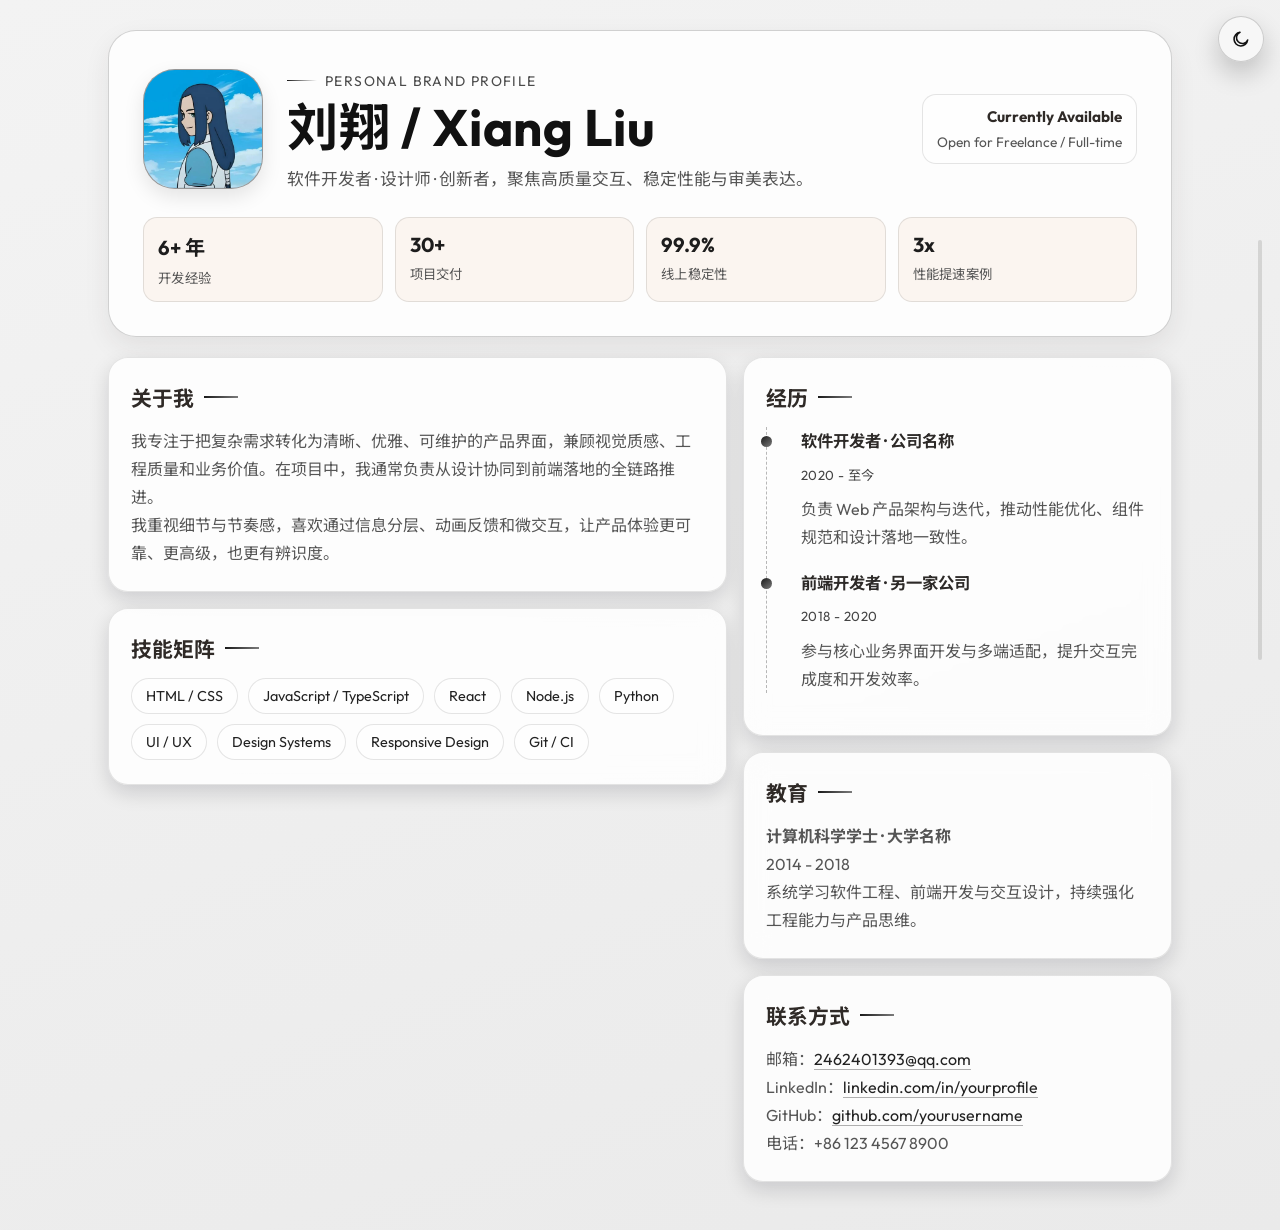
==== commit 458610f5: "feat: 完善个人介绍与企业介绍页面并统一主题交互" ====
--- a/网页设计/个人介绍/index.html
+++ b/网页设计/个人介绍/index.html
@@ -3,27 +3,97 @@
 <head>
     <meta charset="UTF-8" />
     <meta name="viewport" content="width=device-width, initial-scale=1.0" />
-    <title>个人介绍 | 高级 UI</title>
+    <title>刘翔 | 个人介绍</title>
     <link rel="preconnect" href="https://fonts.googleapis.com" />
     <link rel="preconnect" href="https://fonts.gstatic.com" crossorigin />
     <link href="https://fonts.googleapis.com/css2?family=Outfit:wght@400;500;600;700;800&family=Noto+Sans+SC:wght@400;500;700&display=swap" rel="stylesheet" />
     <style>
         :root {
-            --bg: #080c14;
-            --panel: rgba(16, 25, 39, 0.62);
-            --panel-strong: rgba(22, 34, 54, 0.88);
-            --line: rgba(155, 191, 230, 0.2);
-            --line-soft: rgba(155, 191, 230, 0.12);
-            --text: #eaf4ff;
-            --muted: #a8c0dd;
-            --title: #f3f9ff;
-            --aqua: #59e7d2;
-            --teal: #2fa2b8;
-            --amber: #ffb567;
-            --shadow: 0 24px 55px rgba(2, 8, 21, 0.48);
+            --bg: #efefef;
+            --panel: rgba(255, 255, 255, 0.84);
+            --panel-strong: rgba(248, 248, 248, 0.92);
+            --line: rgba(0, 0, 0, 0.18);
+            --line-soft: rgba(0, 0, 0, 0.1);
+            --text: #1f1f1f;
+            --muted: #555555;
+            --title: #111111;
+            --aqua: #1a1a1a;
+            --teal: #464646;
+            --amber: #7b7b7b;
+            --shadow: 0 10px 26px rgba(46, 40, 34, 0.08);
+            --bg-grad:
+                linear-gradient(160deg, #f3f3f3 0%, #eaeaea 100%);
+            --grid-line-color: rgba(124, 141, 165, 0);
+            --grid-opacity: 0;
+            --hero-overlay: linear-gradient(120deg, rgba(255, 255, 255, 0), rgba(255, 255, 255, 0));
+            --hero-glow: radial-gradient(circle, rgba(255, 255, 255, 0), rgba(255, 255, 255, 0) 52%, transparent 70%);
+            --avatar-shadow: 0 8px 20px rgba(0, 0, 0, 0.1);
+            --eyebrow-color: #4a4a4a;
+            --status-bg: rgba(255, 255, 255, 0.45);
+            --status-strong: #2f2a27;
+            --metric-bg: rgba(250, 243, 236, 0.78);
+            --metric-strong: #1d1d1d;
+            --heading2: #2f2a27;
+            --timeline-border: rgba(0, 0, 0, 0.28);
+            --timeline-h3: #2d2a28;
+            --timeline-time: #444444;
+            --timeline-dot-shadow: 0 0 0 5px rgba(110, 143, 191, 0.15);
+            --chip-text: #222222;
+            --chip-bg: rgba(255, 255, 255, 0.6);
+            --chip-border-hover: rgba(0, 0, 0, 0.35);
+            --chip-shadow: 0 8px 22px rgba(0, 0, 0, 0.12);
+            --contact-link: #222222;
+            --contact-link-border: rgba(34, 34, 34, 0.35);
+            --scroll-bg: rgba(50, 49, 47, 0.14);
+            --scroll-border: rgba(50, 49, 47, 0.16);
+            --card-hover-border: rgba(0, 0, 0, 0.28);
+            --reveal-x: calc(100% - 40px);
+            --reveal-y: 40px;
+            --reveal-r: 150vmax;
             --radius-xl: 28px;
             --radius-lg: 20px;
             --radius-md: 14px;
+        }
+
+        body[data-theme="dark"] {
+            --bg: #0f0f10;
+            --panel: rgba(22, 22, 24, 0.76);
+            --panel-strong: rgba(28, 28, 30, 0.9);
+            --line: rgba(255, 255, 255, 0.16);
+            --line-soft: rgba(255, 255, 255, 0.1);
+            --text: #ededed;
+            --muted: #b2b2b2;
+            --title: #fafafa;
+            --aqua: #f2f2f2;
+            --teal: #bdbdbd;
+            --amber: #8f8f8f;
+            --shadow: 0 12px 26px rgba(0, 0, 0, 0.32);
+            --bg-grad:
+                linear-gradient(160deg, #0f0f10 0%, #18181a 100%);
+            --grid-line-color: rgba(159, 173, 196, 0);
+            --grid-opacity: 0;
+            --hero-overlay: linear-gradient(120deg, rgba(255, 255, 255, 0), rgba(255, 255, 255, 0));
+            --hero-glow: radial-gradient(circle, rgba(255, 255, 255, 0), rgba(255, 255, 255, 0) 52%, transparent 70%);
+            --avatar-shadow: 0 8px 20px rgba(0, 0, 0, 0.45);
+            --eyebrow-color: #d7d7d7;
+            --status-bg: rgba(255, 255, 255, 0.025);
+            --status-strong: #e7eef9;
+            --metric-bg: rgba(15, 20, 29, 0.62);
+            --metric-strong: #f2f2f2;
+            --heading2: #f0f0f0;
+            --timeline-border: rgba(255, 255, 255, 0.26);
+            --timeline-h3: #f0f0f0;
+            --timeline-time: #c8c8c8;
+            --timeline-dot-shadow: 0 0 0 5px rgba(144, 158, 179, 0.18);
+            --chip-text: #eeeeee;
+            --chip-bg: rgba(255, 255, 255, 0.04);
+            --chip-border-hover: rgba(255, 255, 255, 0.3);
+            --chip-shadow: 0 8px 22px rgba(0, 0, 0, 0.3);
+            --contact-link: #e1e1e1;
+            --contact-link-border: rgba(225, 225, 225, 0.32);
+            --scroll-bg: rgba(255, 255, 255, 0.12);
+            --scroll-border: rgba(255, 255, 255, 0.08);
+            --card-hover-border: rgba(255, 255, 255, 0.26);
         }
 
         * {
@@ -40,11 +110,7 @@
             min-height: 100vh;
             color: var(--text);
             font-family: "Outfit", "Noto Sans SC", sans-serif;
-            background:
-                radial-gradient(circle at 12% 10%, rgba(89, 231, 210, 0.16), transparent 26%),
-                radial-gradient(circle at 86% 7%, rgba(255, 181, 103, 0.14), transparent 30%),
-                radial-gradient(circle at 52% 78%, rgba(47, 162, 184, 0.2), transparent 32%),
-                linear-gradient(150deg, #060b12 0%, #091423 45%, #09192b 100%);
+            background: var(--bg-grad);
             overflow-x: hidden;
         }
 
@@ -53,13 +119,75 @@
             position: fixed;
             inset: 0;
             pointer-events: none;
-            background-image:
-                linear-gradient(rgba(144, 174, 215, 0.08) 1px, transparent 1px),
-                linear-gradient(90deg, rgba(144, 174, 215, 0.08) 1px, transparent 1px);
-            background-size: 42px 42px;
-            opacity: 0.22;
+            background-image: none;
+            opacity: var(--grid-opacity);
             mask-image: radial-gradient(circle at center, #000 45%, transparent 90%);
             z-index: 0;
+        }
+
+        .theme-toggle {
+            position: fixed;
+            top: 16px;
+            right: 16px;
+            z-index: 30;
+            width: 46px;
+            height: 46px;
+            border-radius: 999px;
+            border: 1px solid var(--line);
+            background: var(--panel-strong);
+            color: var(--title);
+            display: inline-flex;
+            align-items: center;
+            justify-content: center;
+            cursor: pointer;
+            box-shadow: 0 12px 26px rgba(0, 0, 0, 0.2);
+            backdrop-filter: blur(8px);
+            -webkit-backdrop-filter: blur(8px);
+            transition: transform 0.2s ease, box-shadow 0.2s ease;
+        }
+
+        .theme-toggle:hover {
+            transform: translateY(-2px);
+            box-shadow: 0 16px 30px rgba(0, 0, 0, 0.24);
+        }
+
+        .icon {
+            position: absolute;
+            width: 20px;
+            height: 20px;
+            color: var(--title);
+            transition: opacity 0.24s ease, transform 0.24s ease;
+        }
+
+        .icon-sun {
+            opacity: 0;
+            transform: scale(0.75) rotate(-20deg);
+        }
+
+        .icon-moon {
+            opacity: 1;
+            transform: scale(1) rotate(0deg);
+        }
+
+        body[data-theme="dark"] .icon-sun {
+            opacity: 1;
+            transform: scale(1) rotate(0deg);
+        }
+
+        body[data-theme="dark"] .icon-moon {
+            opacity: 0;
+            transform: scale(0.75) rotate(20deg);
+        }
+
+        .sr-only {
+            position: absolute;
+            width: 1px;
+            height: 1px;
+            padding: 0;
+            margin: -1px;
+            overflow: hidden;
+            clip: rect(0, 0, 0, 0);
+            border: 0;
         }
 
         .container {
@@ -76,13 +204,16 @@
             border: 1px solid var(--line);
             border-radius: var(--radius-xl);
             background:
-                linear-gradient(120deg, rgba(89, 231, 210, 0.12), rgba(255, 181, 103, 0.08)),
+                var(--hero-overlay),
                 var(--panel);
-            backdrop-filter: blur(16px) saturate(155%);
-            -webkit-backdrop-filter: blur(16px) saturate(155%);
+            backdrop-filter: blur(4px);
+            -webkit-backdrop-filter: blur(4px);
             padding: 34px;
             box-shadow: var(--shadow);
             isolation: isolate;
+            transform-style: preserve-3d;
+            will-change: transform;
+            transition: transform 0.22s ease;
         }
 
         .hero::after {
@@ -93,9 +224,9 @@
             right: -150px;
             top: -180px;
             border-radius: 50%;
-            background: radial-gradient(circle, rgba(255, 255, 255, 0.24), rgba(255, 255, 255, 0.04) 52%, transparent 70%);
+            background: var(--hero-glow);
             z-index: -1;
-            animation: drift 14s ease-in-out infinite alternate;
+            display: none;
         }
 
         .hero-top {
@@ -109,16 +240,18 @@
             width: 120px;
             height: 120px;
             border-radius: 32px;
-            display: grid;
-            place-items: center;
-            font-size: 48px;
-            background:
-                radial-gradient(circle at 30% 25%, rgba(255, 255, 255, 0.92), rgba(255, 255, 255, 0.25) 15%, transparent 18%),
-                linear-gradient(160deg, #5bead4 0%, #3aa6c6 55%, #ffc47b 100%);
+            overflow: hidden;
+            background: #a7a7a7;
             box-shadow:
-                inset 0 -18px 30px rgba(8, 24, 43, 0.24),
-                0 12px 35px rgba(89, 231, 210, 0.2);
-            border: 1px solid rgba(255, 255, 255, 0.35);
+                var(--avatar-shadow);
+            border: 1px solid var(--line-soft);
+        }
+
+        .avatar img {
+            width: 100%;
+            height: 100%;
+            object-fit: cover;
+            display: block;
         }
 
         .eyebrow {
@@ -126,7 +259,7 @@
             align-items: center;
             gap: 8px;
             margin-bottom: 10px;
-            color: #d5f4f1;
+            color: var(--eyebrow-color);
             font-size: 0.87rem;
             letter-spacing: 0.1em;
             text-transform: uppercase;
@@ -159,13 +292,13 @@
             padding: 12px 14px;
             border-radius: 14px;
             border: 1px solid var(--line-soft);
-            background: rgba(255, 255, 255, 0.03);
+            background: var(--status-bg);
             min-width: 170px;
         }
 
         .status strong {
             display: block;
-            color: #dbfff8;
+            color: var(--status-strong);
             font-size: 0.95rem;
             margin-bottom: 5px;
         }
@@ -185,13 +318,13 @@
         .metric {
             border: 1px solid var(--line-soft);
             border-radius: var(--radius-md);
-            background: rgba(9, 18, 30, 0.56);
+            background: var(--metric-bg);
             padding: 14px;
         }
 
         .metric b {
             font-size: 1.26rem;
-            color: #ecfcff;
+            color: var(--metric-strong);
             display: block;
             margin-bottom: 6px;
         }
@@ -215,14 +348,16 @@
             backdrop-filter: blur(12px);
             -webkit-backdrop-filter: blur(12px);
             padding: 24px 22px;
-            box-shadow: 0 14px 34px rgba(3, 10, 23, 0.35);
+            box-shadow: 0 8px 20px rgba(3, 10, 23, 0.14);
+            transform-style: preserve-3d;
+            will-change: transform;
             transition: transform 0.35s ease, border-color 0.35s ease, box-shadow 0.35s ease;
         }
 
         .card:hover {
-            transform: translateY(-5px);
-            border-color: rgba(89, 231, 210, 0.35);
-            box-shadow: 0 22px 42px rgba(1, 8, 20, 0.44);
+            transform: translateY(-2px);
+            border-color: var(--card-hover-border);
+            box-shadow: 0 12px 24px rgba(1, 8, 20, 0.2);
         }
 
         .card + .card {
@@ -231,7 +366,7 @@
 
         h2 {
             margin-bottom: 15px;
-            color: #eff8ff;
+            color: var(--heading2);
             font-size: 1.3rem;
             display: inline-flex;
             align-items: center;
@@ -258,26 +393,24 @@
 
         .chip {
             font-size: 0.9rem;
-            color: #effbff;
+            color: var(--chip-text);
             border: 1px solid var(--line-soft);
             border-radius: 999px;
             padding: 8px 14px;
-            background:
-                linear-gradient(130deg, rgba(89, 231, 210, 0.2), rgba(47, 162, 184, 0.08)),
-                rgba(255, 255, 255, 0.03);
+            background: var(--chip-bg);
             transition: transform 0.3s ease, border-color 0.3s ease, box-shadow 0.3s ease;
         }
 
         .chip:hover {
-            transform: translateY(-3px);
-            border-color: rgba(89, 231, 210, 0.45);
-            box-shadow: 0 8px 22px rgba(89, 231, 210, 0.16);
+            transform: translateY(-1px);
+            border-color: var(--chip-border-hover);
+            box-shadow: var(--chip-shadow);
         }
 
         .timeline {
             list-style: none;
             padding-left: 18px;
-            border-left: 1px dashed rgba(133, 175, 223, 0.38);
+            border-left: 1px dashed var(--timeline-border);
         }
 
         .timeline li {
@@ -295,32 +428,32 @@
             height: 11px;
             border-radius: 50%;
             background: linear-gradient(140deg, var(--aqua), var(--amber));
-            box-shadow: 0 0 0 5px rgba(89, 231, 210, 0.12);
+            box-shadow: none;
         }
 
         .timeline h3 {
-            color: #eff9ff;
+            color: var(--timeline-h3);
             margin-bottom: 4px;
             font-size: 1.02rem;
         }
 
         .timeline time {
             display: inline-block;
-            color: #7fd6cb;
+            color: var(--timeline-time);
             font-size: 0.83rem;
             letter-spacing: 0.03em;
             margin-bottom: 8px;
         }
 
         .contact-list a {
-            color: #c5f7ff;
+            color: var(--contact-link);
             text-decoration: none;
-            border-bottom: 1px solid rgba(197, 247, 255, 0.3);
+            border-bottom: 1px solid var(--contact-link-border);
         }
 
         .contact-list a:hover {
-            color: #ffffff;
-            border-bottom-color: #ffffff;
+            color: var(--title);
+            border-bottom-color: var(--title);
         }
 
         .scroll-progress {
@@ -331,10 +464,10 @@
             width: 4px;
             height: min(56vh, 420px);
             border-radius: 999px;
-            background: rgba(255, 255, 255, 0.12);
+            background: var(--scroll-bg);
             overflow: hidden;
             z-index: 9;
-            border: 1px solid rgba(255, 255, 255, 0.08);
+            border: none;
         }
 
         .scroll-progress span {
@@ -357,13 +490,28 @@
             transform: none;
         }
 
+        @supports (view-transition-name: root) {
+            ::view-transition-old(root) {
+                animation: none;
+            }
+
+            ::view-transition-new(root) {
+                animation: theme-reveal 500ms cubic-bezier(0.22, 1, 0.36, 1) both;
+            }
+        }
+
+        @keyframes theme-reveal {
+            from {
+                clip-path: circle(0 at var(--reveal-x) var(--reveal-y));
+            }
+            to {
+                clip-path: circle(var(--reveal-r) at var(--reveal-x) var(--reveal-y));
+            }
+        }
+
         @keyframes drift {
-            from {
-                transform: translate3d(0, 0, 0) rotate(0deg);
-            }
-            to {
-                transform: translate3d(-20px, 14px, 0) rotate(18deg);
-            }
+            from { transform: none; }
+            to { transform: none; }
         }
 
         @media (max-width: 920px) {
@@ -418,16 +566,50 @@
                 right: 8px;
             }
         }
+
+        @media (prefers-reduced-motion: reduce) {
+            .hero,
+            .card {
+                transition: none;
+                transform: none !important;
+            }
+        }
     </style>
 </head>
 <body>
+    <button id="themeToggle" class="theme-toggle" type="button" aria-pressed="false">
+        <svg class="icon icon-moon" viewBox="0 0 24 24" aria-hidden="true">
+            <path
+                d="M20 13.2A8.2 8.2 0 1 1 10.8 4a7 7 0 1 0 9.2 9.2z"
+                fill="none"
+                stroke="currentColor"
+                stroke-width="1.9"
+                stroke-linecap="round"
+                stroke-linejoin="round"
+            />
+        </svg>
+        <svg class="icon icon-sun" viewBox="0 0 24 24" aria-hidden="true">
+            <circle cx="12" cy="12" r="4.1" fill="none" stroke="currentColor" stroke-width="1.9" />
+            <path
+                d="M12 2.5v2.3M12 19.2v2.3M4.8 4.8l1.6 1.6M17.6 17.6l1.6 1.6M2.5 12h2.3M19.2 12h2.3M4.8 19.2l1.6-1.6M17.6 6.4l1.6-1.6"
+                fill="none"
+                stroke="currentColor"
+                stroke-width="1.9"
+                stroke-linecap="round"
+            />
+        </svg>
+        <span class="sr-only">切换主题</span>
+    </button>
+
     <div class="container">
         <header class="hero reveal">
             <div class="hero-top">
-                <div class="avatar">👤</div>
+                <div class="avatar">
+                    <img src="./avatar.jpg" alt="刘翔头像" />
+                </div>
                 <div>
                     <span class="eyebrow">Personal Brand Profile</span>
-                    <h1>您的姓名</h1>
+                    <h1>刘翔 / Xiang Liu</h1>
                     <p class="subtitle">软件开发者 · 设计师 · 创新者，聚焦高质量交互、稳定性能与审美表达。</p>
                 </div>
                 <div class="status">
@@ -493,7 +675,7 @@
 
                 <article class="card reveal contact-list">
                     <h2>联系方式</h2>
-                    <p>邮箱：<a href="mailto:your.email@example.com">your.email@example.com</a></p>
+                    <p>邮箱：<a href="mailto:2462401393@qq.com">2462401393@qq.com</a></p>
                     <p>LinkedIn：<a href="https://linkedin.com/in/yourprofile" target="_blank" rel="noreferrer">linkedin.com/in/yourprofile</a></p>
                     <p>GitHub：<a href="https://github.com/yourusername" target="_blank" rel="noreferrer">github.com/yourusername</a></p>
                     <p>电话：+86 123 4567 8900</p>
@@ -507,8 +689,130 @@
     </div>
 
     <script>
+        const THEME_KEY = "personal_profile_theme";
+        const root = document.documentElement;
+        const themeToggle = document.getElementById("themeToggle");
         const bar = document.getElementById("scrollBar");
         const revealElements = document.querySelectorAll(".reveal");
+
+        const isDarkMode = () => document.body.dataset.theme === "dark";
+
+        const setTheme = (mode) => {
+            if (mode === "dark") {
+                document.body.dataset.theme = "dark";
+            } else {
+                document.body.removeAttribute("data-theme");
+            }
+        };
+
+        const updateThemeToggleA11y = () => {
+            if (!themeToggle) {
+                return;
+            }
+            const dark = isDarkMode();
+            themeToggle.setAttribute("aria-pressed", dark ? "true" : "false");
+            themeToggle.setAttribute("aria-label", dark ? "切换到亮色模式" : "切换到暗色模式");
+        };
+
+        const maxRadiusFrom = (x, y) => {
+            const w = window.innerWidth;
+            const h = window.innerHeight;
+            return Math.max(
+                Math.hypot(x, y),
+                Math.hypot(w - x, y),
+                Math.hypot(x, h - y),
+                Math.hypot(w - x, h - y)
+            );
+        };
+
+        const animateThemeTransition = (button) => {
+            const nextTheme = isDarkMode() ? "light" : "dark";
+            const prefersReducedMotion = window.matchMedia("(prefers-reduced-motion: reduce)").matches;
+
+            if (prefersReducedMotion) {
+                setTheme(nextTheme);
+                localStorage.setItem(THEME_KEY, nextTheme);
+                updateThemeToggleA11y();
+                return;
+            }
+
+            const rect = button.getBoundingClientRect();
+            const x = rect.left + rect.width / 2;
+            const y = rect.top + rect.height / 2;
+            root.style.setProperty("--reveal-x", `${x}px`);
+            root.style.setProperty("--reveal-y", `${y}px`);
+            root.style.setProperty("--reveal-r", `${maxRadiusFrom(x, y) + 8}px`);
+
+            button.disabled = true;
+            const applyTheme = () => {
+                setTheme(nextTheme);
+                localStorage.setItem(THEME_KEY, nextTheme);
+                updateThemeToggleA11y();
+            };
+
+            if (typeof document.startViewTransition === "function") {
+                const transition = document.startViewTransition(() => {
+                    applyTheme();
+                });
+                transition.finished.finally(() => {
+                    button.disabled = false;
+                });
+                return;
+            }
+
+            applyTheme();
+            button.disabled = false;
+        };
+
+        const initThemeToggle = () => {
+            if (!themeToggle) {
+                return;
+            }
+            const saved = localStorage.getItem(THEME_KEY);
+            if (saved === "dark") {
+                setTheme("dark");
+            } else {
+                setTheme("light");
+            }
+            updateThemeToggleA11y();
+
+            themeToggle.addEventListener("click", () => {
+                animateThemeTransition(themeToggle);
+            });
+        };
+
+        const addTiltEffect = (element, maxTilt) => {
+            element.addEventListener("mousemove", (event) => {
+                const rect = element.getBoundingClientRect();
+                const x = event.clientX - rect.left;
+                const y = event.clientY - rect.top;
+                const px = x / rect.width - 0.5;
+                const py = y / rect.height - 0.5;
+                const rotateY = px * maxTilt * 2;
+                const rotateX = -py * maxTilt * 2;
+                element.style.transform = `perspective(1000px) rotateX(${rotateX.toFixed(2)}deg) rotateY(${rotateY.toFixed(2)}deg) translateY(-2px)`;
+            });
+
+            element.addEventListener("mouseleave", () => {
+                element.style.transform = "";
+            });
+        };
+
+        const initMouseHoverEffects = () => {
+            const prefersReducedMotion = window.matchMedia("(prefers-reduced-motion: reduce)").matches;
+            if (prefersReducedMotion) {
+                return;
+            }
+
+            const hero = document.querySelector(".hero");
+            const cards = document.querySelectorAll(".card");
+            if (hero) {
+                addTiltEffect(hero, 2);
+            }
+            cards.forEach((card) => {
+                addTiltEffect(card, 3);
+            });
+        };
 
         const updateScrollProgress = () => {
             const max = document.documentElement.scrollHeight - window.innerHeight;
@@ -532,6 +836,8 @@
             observer.observe(element);
         });
 
+        initThemeToggle();
+        initMouseHoverEffects();
         updateScrollProgress();
         window.addEventListener("scroll", updateScrollProgress, { passive: true });
         window.addEventListener("resize", updateScrollProgress);
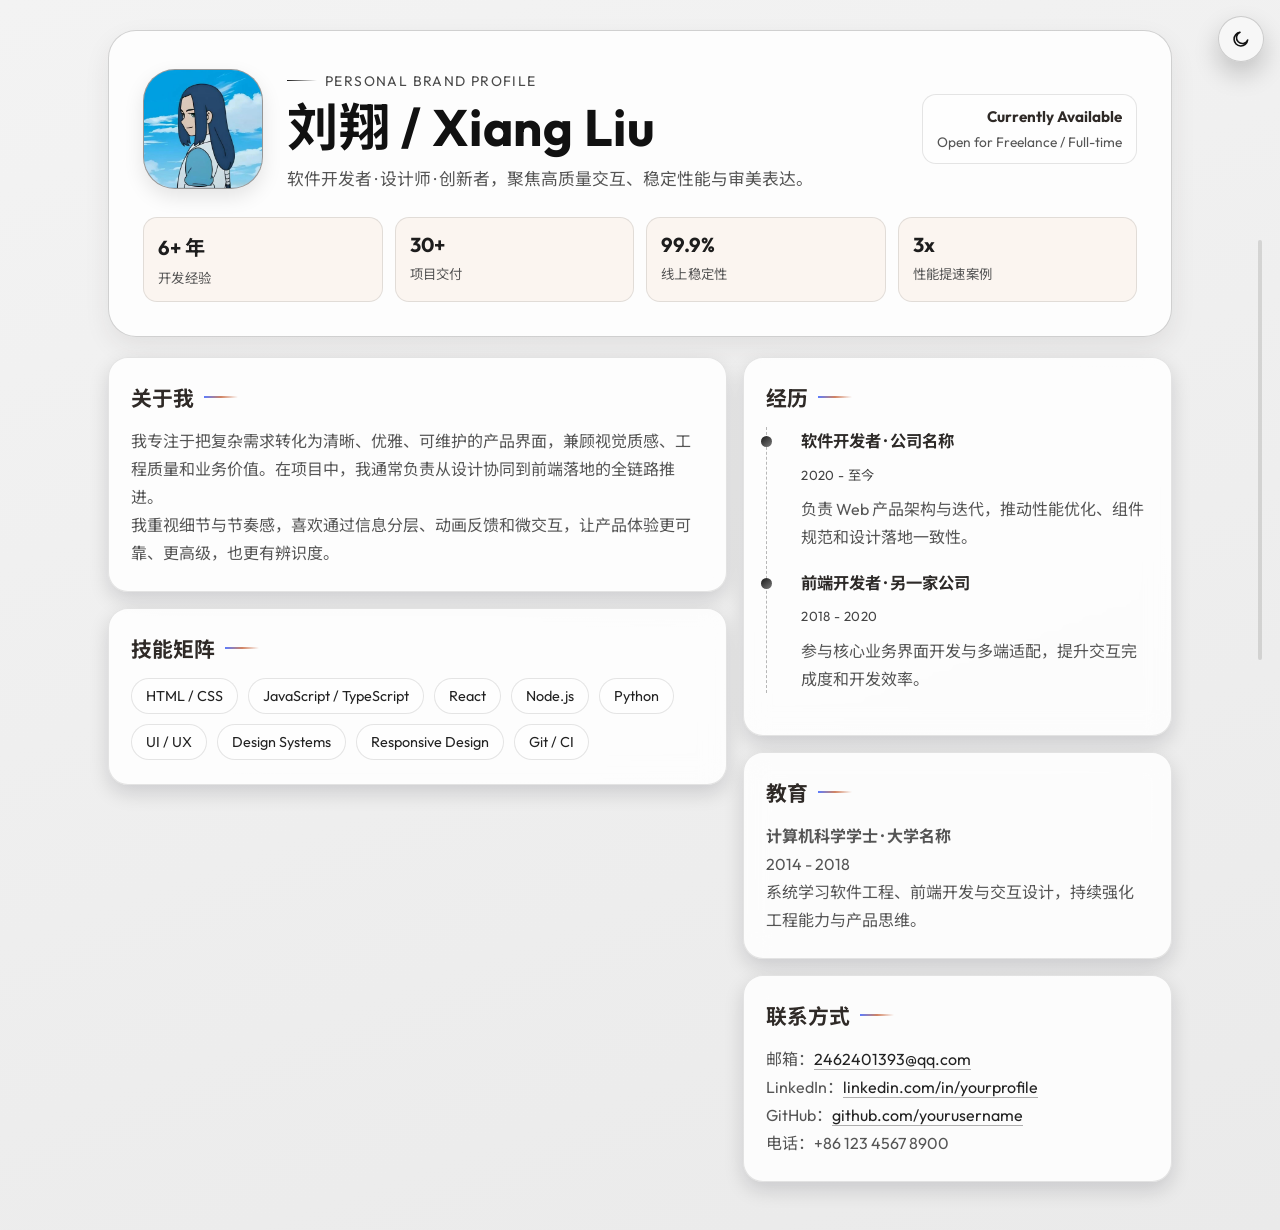
==== commit 7c370b66: "feat: 优化个人介绍页动效并修复正文悬浮反馈" ====
--- a/网页设计/个人介绍/index.html
+++ b/网页设计/个人介绍/index.html
@@ -20,6 +20,10 @@
             --aqua: #1a1a1a;
             --teal: #464646;
             --amber: #7b7b7b;
+            --accent-a: #5c7cff;
+            --accent-b: #d18362;
+            --accent-c: #3d9a86;
+            --accent-d: #8f7ad7;
             --shadow: 0 10px 26px rgba(46, 40, 34, 0.08);
             --bg-grad:
                 linear-gradient(160deg, #f3f3f3 0%, #eaeaea 100%);
@@ -53,6 +57,9 @@
             --radius-xl: 28px;
             --radius-lg: 20px;
             --radius-md: 14px;
+            --ease-ui: cubic-bezier(0.22, 1, 0.36, 1);
+            --dur-fast: 180ms;
+            --dur-mid: 220ms;
         }
 
         body[data-theme="dark"] {
@@ -67,6 +74,10 @@
             --aqua: #f2f2f2;
             --teal: #bdbdbd;
             --amber: #8f8f8f;
+            --accent-a: #88a2ff;
+            --accent-b: #f1ae95;
+            --accent-c: #6fceb0;
+            --accent-d: #b39fff;
             --shadow: 0 12px 26px rgba(0, 0, 0, 0.32);
             --bg-grad:
                 linear-gradient(160deg, #0f0f10 0%, #18181a 100%);
@@ -211,9 +222,7 @@
             padding: 34px;
             box-shadow: var(--shadow);
             isolation: isolate;
-            transform-style: preserve-3d;
-            will-change: transform;
-            transition: transform 0.22s ease;
+            transition: box-shadow 0.22s ease, border-color 0.22s ease;
         }
 
         .hero::after {
@@ -245,6 +254,9 @@
             box-shadow:
                 var(--avatar-shadow);
             border: 1px solid var(--line-soft);
+            transition: transform var(--dur-mid) var(--ease-ui), border-color var(--dur-mid) var(--ease-ui), box-shadow var(--dur-mid) var(--ease-ui), filter var(--dur-mid) var(--ease-ui);
+            will-change: transform;
+            transform-style: preserve-3d;
         }
 
         .avatar img {
@@ -252,6 +264,17 @@
             height: 100%;
             object-fit: cover;
             display: block;
+            transition: transform var(--dur-mid) var(--ease-ui);
+        }
+
+        .avatar.is-hovered {
+            border-color: color-mix(in srgb, var(--accent-a) 35%, var(--line-soft));
+            box-shadow: 0 10px 20px rgba(0, 0, 0, 0.12);
+            filter: saturate(1.02);
+        }
+
+        .avatar.is-hovered img {
+            transform: scale(1.025) translateY(-0.5px);
         }
 
         .eyebrow {
@@ -263,6 +286,12 @@
             font-size: 0.87rem;
             letter-spacing: 0.1em;
             text-transform: uppercase;
+            transition: letter-spacing 0.24s ease, color 0.24s ease;
+        }
+
+        .eyebrow.is-hovered {
+            letter-spacing: 0.112em;
+            color: color-mix(in srgb, var(--eyebrow-color) 72%, var(--accent-a));
         }
 
         .eyebrow::before {
@@ -278,12 +307,31 @@
             color: var(--title);
             letter-spacing: 0.01em;
             margin-bottom: 10px;
+            transition: letter-spacing 0.24s ease, color 0.24s ease;
+        }
+
+        .name-title {
+            display: inline-block;
+            transition: transform var(--dur-mid) var(--ease-ui), letter-spacing var(--dur-mid) var(--ease-ui), color var(--dur-mid) var(--ease-ui), text-shadow var(--dur-mid) var(--ease-ui);
+            will-change: transform;
+        }
+
+        .name-title.is-hovered {
+            letter-spacing: 0.013em;
+            color: color-mix(in srgb, var(--title) 82%, var(--accent-a));
+            text-shadow: 0 6px 14px rgba(92, 124, 255, 0.12);
         }
 
         .subtitle {
             color: var(--muted);
             font-size: 1.05rem;
             max-width: 640px;
+            transition: color 0.24s ease;
+        }
+
+        .subtitle.is-hovered {
+            color: color-mix(in srgb, var(--muted) 82%, var(--accent-c));
+            letter-spacing: 0.003em;
         }
 
         .status {
@@ -294,6 +342,8 @@
             border: 1px solid var(--line-soft);
             background: var(--status-bg);
             min-width: 170px;
+            transition: transform var(--dur-mid) var(--ease-ui), border-color var(--dur-mid) var(--ease-ui), box-shadow var(--dur-mid) var(--ease-ui);
+            will-change: transform;
         }
 
         .status strong {
@@ -301,11 +351,18 @@
             color: var(--status-strong);
             font-size: 0.95rem;
             margin-bottom: 5px;
+            transition: transform 0.22s ease, letter-spacing 0.22s ease;
         }
 
         .status span {
             color: var(--muted);
             font-size: 0.86rem;
+            transition: transform 0.22s ease;
+        }
+
+        .status.is-hovered {
+            border-color: color-mix(in srgb, var(--accent-c) 22%, var(--line-soft));
+            box-shadow: 0 8px 16px rgba(0, 0, 0, 0.08);
         }
 
         .hero-metrics {
@@ -320,6 +377,7 @@
             border-radius: var(--radius-md);
             background: var(--metric-bg);
             padding: 14px;
+            transition: transform var(--dur-mid) var(--ease-ui), border-color var(--dur-mid) var(--ease-ui), box-shadow var(--dur-mid) var(--ease-ui);
         }
 
         .metric b {
@@ -327,11 +385,31 @@
             color: var(--metric-strong);
             display: block;
             margin-bottom: 6px;
+            transition: transform var(--dur-mid) var(--ease-ui), letter-spacing var(--dur-mid) var(--ease-ui), color var(--dur-mid) var(--ease-ui);
+        }
+
+        .metric.is-hovered {
+            transform: translateY(-1px);
+            border-color: color-mix(in srgb, var(--accent-d) 24%, var(--line-soft));
+            box-shadow: 0 8px 16px rgba(0, 0, 0, 0.08);
+        }
+
+        .metric.is-hovered b {
+            transform: translateY(-0.5px);
+            letter-spacing: 0.006em;
+            color: var(--accent-a);
         }
 
         .metric small {
             color: var(--muted);
             letter-spacing: 0.02em;
+            transition: transform 0.22s ease, letter-spacing 0.22s ease, color 0.22s ease;
+        }
+
+        .metric small.is-hovered {
+            transform: translateY(-0.5px);
+            letter-spacing: 0.024em;
+            color: color-mix(in srgb, var(--muted) 78%, var(--accent-c));
         }
 
         .layout {
@@ -349,13 +427,11 @@
             -webkit-backdrop-filter: blur(12px);
             padding: 24px 22px;
             box-shadow: 0 8px 20px rgba(3, 10, 23, 0.14);
-            transform-style: preserve-3d;
-            will-change: transform;
-            transition: transform 0.35s ease, border-color 0.35s ease, box-shadow 0.35s ease;
+            transition: box-shadow 0.24s ease, border-color 0.24s ease;
         }
 
         .card:hover {
-            transform: translateY(-2px);
+            --lift: -3px;
             border-color: var(--card-hover-border);
             box-shadow: 0 12px 24px rgba(1, 8, 20, 0.2);
         }
@@ -371,18 +447,35 @@
             display: inline-flex;
             align-items: center;
             gap: 10px;
+            transition: letter-spacing 0.22s ease, color 0.22s ease;
         }
 
         h2::after {
             content: "";
             width: 34px;
             height: 2px;
-            background: linear-gradient(90deg, var(--aqua), var(--amber));
+            background: linear-gradient(90deg, var(--accent-a), var(--accent-b), transparent);
+        }
+
+        .card:hover h2 {
+            letter-spacing: 0.01em;
+            color: color-mix(in srgb, var(--heading2) 85%, var(--accent-d));
         }
 
         p, li {
             color: var(--muted);
             line-height: 1.75;
+        }
+
+        .card p {
+            transition: transform 0.22s ease, letter-spacing 0.22s ease, color 0.22s ease;
+        }
+
+        .card:hover p,
+        .card p.is-hovered {
+            transform: translateY(-1px);
+            letter-spacing: 0.004em;
+            color: color-mix(in srgb, var(--muted) 84%, var(--accent-d));
         }
 
         .skills {
@@ -399,6 +492,7 @@
             padding: 8px 14px;
             background: var(--chip-bg);
             transition: transform 0.3s ease, border-color 0.3s ease, box-shadow 0.3s ease;
+            will-change: transform;
         }
 
         .chip:hover {
@@ -407,6 +501,12 @@
             box-shadow: var(--chip-shadow);
         }
 
+        .chip.is-hovered {
+            transform: translateY(-1px) scale(1.006);
+            border-color: color-mix(in srgb, var(--accent-a) 35%, var(--chip-border-hover));
+            letter-spacing: 0.004em;
+        }
+
         .timeline {
             list-style: none;
             padding-left: 18px;
@@ -417,6 +517,7 @@
             position: relative;
             margin-bottom: 18px;
             padding-left: 16px;
+            transition: transform 0.24s ease;
         }
 
         .timeline li::before {
@@ -429,12 +530,22 @@
             border-radius: 50%;
             background: linear-gradient(140deg, var(--aqua), var(--amber));
             box-shadow: none;
+            transition: transform 0.24s ease;
+        }
+
+        .timeline li.is-hovered {
+            transform: translateX(1px);
+        }
+
+        .timeline li.is-hovered::before {
+            transform: scale(1.06);
         }
 
         .timeline h3 {
             color: var(--timeline-h3);
             margin-bottom: 4px;
             font-size: 1.02rem;
+            transition: transform 0.22s ease, letter-spacing 0.22s ease, color 0.22s ease;
         }
 
         .timeline time {
@@ -443,6 +554,29 @@
             font-size: 0.83rem;
             letter-spacing: 0.03em;
             margin-bottom: 8px;
+            transition: transform 0.22s ease, letter-spacing 0.22s ease, color 0.22s ease;
+        }
+
+        .timeline li.is-hovered h3 {
+            transform: translateY(-0.5px);
+            letter-spacing: 0.006em;
+            color: color-mix(in srgb, var(--timeline-h3) 80%, var(--accent-d));
+        }
+
+        .timeline li.is-hovered time {
+            transform: translateY(-0.5px);
+            letter-spacing: 0.034em;
+            color: color-mix(in srgb, var(--timeline-time) 72%, var(--accent-c));
+        }
+
+        .timeline p {
+            transition: transform 0.22s ease, letter-spacing 0.22s ease, color 0.22s ease;
+        }
+
+        .timeline p.is-hovered {
+            transform: translateY(-0.5px);
+            letter-spacing: 0.002em;
+            color: color-mix(in srgb, var(--muted) 82%, var(--accent-d));
         }
 
         .contact-list a {
@@ -454,6 +588,15 @@
         .contact-list a:hover {
             color: var(--title);
             border-bottom-color: var(--title);
+        }
+
+        .contact-list p {
+            transition: transform 0.22s ease, letter-spacing 0.22s ease, color 0.22s ease;
+        }
+
+        .contact-list p.is-hovered {
+            transform: translateY(-0.5px);
+            letter-spacing: 0.002em;
         }
 
         .scroll-progress {
@@ -609,7 +752,7 @@
                 </div>
                 <div>
                     <span class="eyebrow">Personal Brand Profile</span>
-                    <h1>刘翔 / Xiang Liu</h1>
+                    <h1 class="name-title">刘翔 / Xiang Liu</h1>
                     <p class="subtitle">软件开发者 · 设计师 · 创新者，聚焦高质量交互、稳定性能与审美表达。</p>
                 </div>
                 <div class="status">
@@ -781,20 +924,68 @@
             });
         };
 
-        const addTiltEffect = (element, maxTilt) => {
+        const addMicroTilt = (element, options) => {
+            const state = {
+                currentRX: 0,
+                currentRY: 0,
+                targetRX: 0,
+                targetRY: 0,
+                rafId: null
+            };
+
+            const animate = () => {
+                const easing = options.easing ?? 0.18;
+                state.currentRX += (state.targetRX - state.currentRX) * easing;
+                state.currentRY += (state.targetRY - state.currentRY) * easing;
+                element.style.transform = `perspective(860px) rotateX(${state.currentRX.toFixed(2)}deg) rotateY(${state.currentRY.toFixed(2)}deg) translateY(-2px)`;
+
+                const near = (a, b) => Math.abs(a - b) < 0.02;
+                if (
+                    near(state.currentRX, state.targetRX) &&
+                    near(state.currentRY, state.targetRY)
+                ) {
+                    state.rafId = null;
+                    return;
+                }
+                state.rafId = requestAnimationFrame(animate);
+            };
+
+            const ensureAnimate = () => {
+                if (!state.rafId) {
+                    state.rafId = requestAnimationFrame(animate);
+                }
+            };
+
             element.addEventListener("mousemove", (event) => {
                 const rect = element.getBoundingClientRect();
                 const x = event.clientX - rect.left;
                 const y = event.clientY - rect.top;
-                const px = x / rect.width - 0.5;
-                const py = y / rect.height - 0.5;
-                const rotateY = px * maxTilt * 2;
-                const rotateX = -py * maxTilt * 2;
-                element.style.transform = `perspective(1000px) rotateX(${rotateX.toFixed(2)}deg) rotateY(${rotateY.toFixed(2)}deg) translateY(-2px)`;
+                const nx = x / rect.width - 0.5;
+                const ny = y / rect.height - 0.5;
+
+                state.targetRY = nx * options.tilt * 2;
+                state.targetRX = -ny * options.tilt * 2;
+                element.classList.add("is-hovered");
+                ensureAnimate();
             });
 
             element.addEventListener("mouseleave", () => {
-                element.style.transform = "";
+                state.targetRX = 0;
+                state.targetRY = 0;
+                element.classList.remove("is-hovered");
+                ensureAnimate();
+                if (!state.rafId) {
+                    element.style.transform = "";
+                } else {
+                    const clearWhenDone = () => {
+                        if (!state.rafId) {
+                            element.style.transform = "";
+                            return;
+                        }
+                        requestAnimationFrame(clearWhenDone);
+                    };
+                    requestAnimationFrame(clearWhenDone);
+                }
             });
         };
 
@@ -804,13 +995,60 @@
                 return;
             }
 
-            const hero = document.querySelector(".hero");
-            const cards = document.querySelectorAll(".card");
-            if (hero) {
-                addTiltEffect(hero, 2);
-            }
-            cards.forEach((card) => {
-                addTiltEffect(card, 3);
+            const status = document.querySelector(".status");
+            const chips = document.querySelectorAll(".chip");
+            const timelineItems = document.querySelectorAll(".timeline li");
+            const metrics = document.querySelectorAll(".metric");
+            const avatar = document.querySelector(".avatar");
+            const nameTitle = document.querySelector(".name-title");
+            const eyebrow = document.querySelector(".eyebrow");
+            const subtitle = document.querySelector(".subtitle");
+            const metricSmalls = document.querySelectorAll(".metric small");
+            const timelineParagraphs = document.querySelectorAll(".timeline p");
+            const contactRows = document.querySelectorAll(".contact-list p");
+
+            if (status) {
+                addMicroTilt(status, { tilt: 1.8, easing: 0.18 });
+            }
+
+            metrics.forEach((metric) => {
+                addMicroTilt(metric, { tilt: 1.3, easing: 0.18 });
+            });
+
+            if (avatar) {
+                addMicroTilt(avatar, { tilt: 1.2, easing: 0.18 });
+            }
+
+            if (nameTitle) {
+                addMicroTilt(nameTitle, { tilt: 0.9, easing: 0.2 });
+            }
+
+            if (eyebrow) {
+                addMicroTilt(eyebrow, { tilt: 0.55, easing: 0.2 });
+            }
+
+            if (subtitle) {
+                addMicroTilt(subtitle, { tilt: 0.5, easing: 0.2 });
+            }
+
+            metricSmalls.forEach((item) => {
+                addMicroTilt(item, { tilt: 0.55, easing: 0.2 });
+            });
+
+            timelineParagraphs.forEach((item) => {
+                addMicroTilt(item, { tilt: 0.5, easing: 0.2 });
+            });
+
+            contactRows.forEach((item) => {
+                addMicroTilt(item, { tilt: 0.5, easing: 0.2 });
+            });
+
+            chips.forEach((chip) => {
+                addMicroTilt(chip, { tilt: 0.8, easing: 0.2 });
+            });
+
+            timelineItems.forEach((item) => {
+                addMicroTilt(item, { tilt: 1.1, easing: 0.18 });
             });
         };
 
